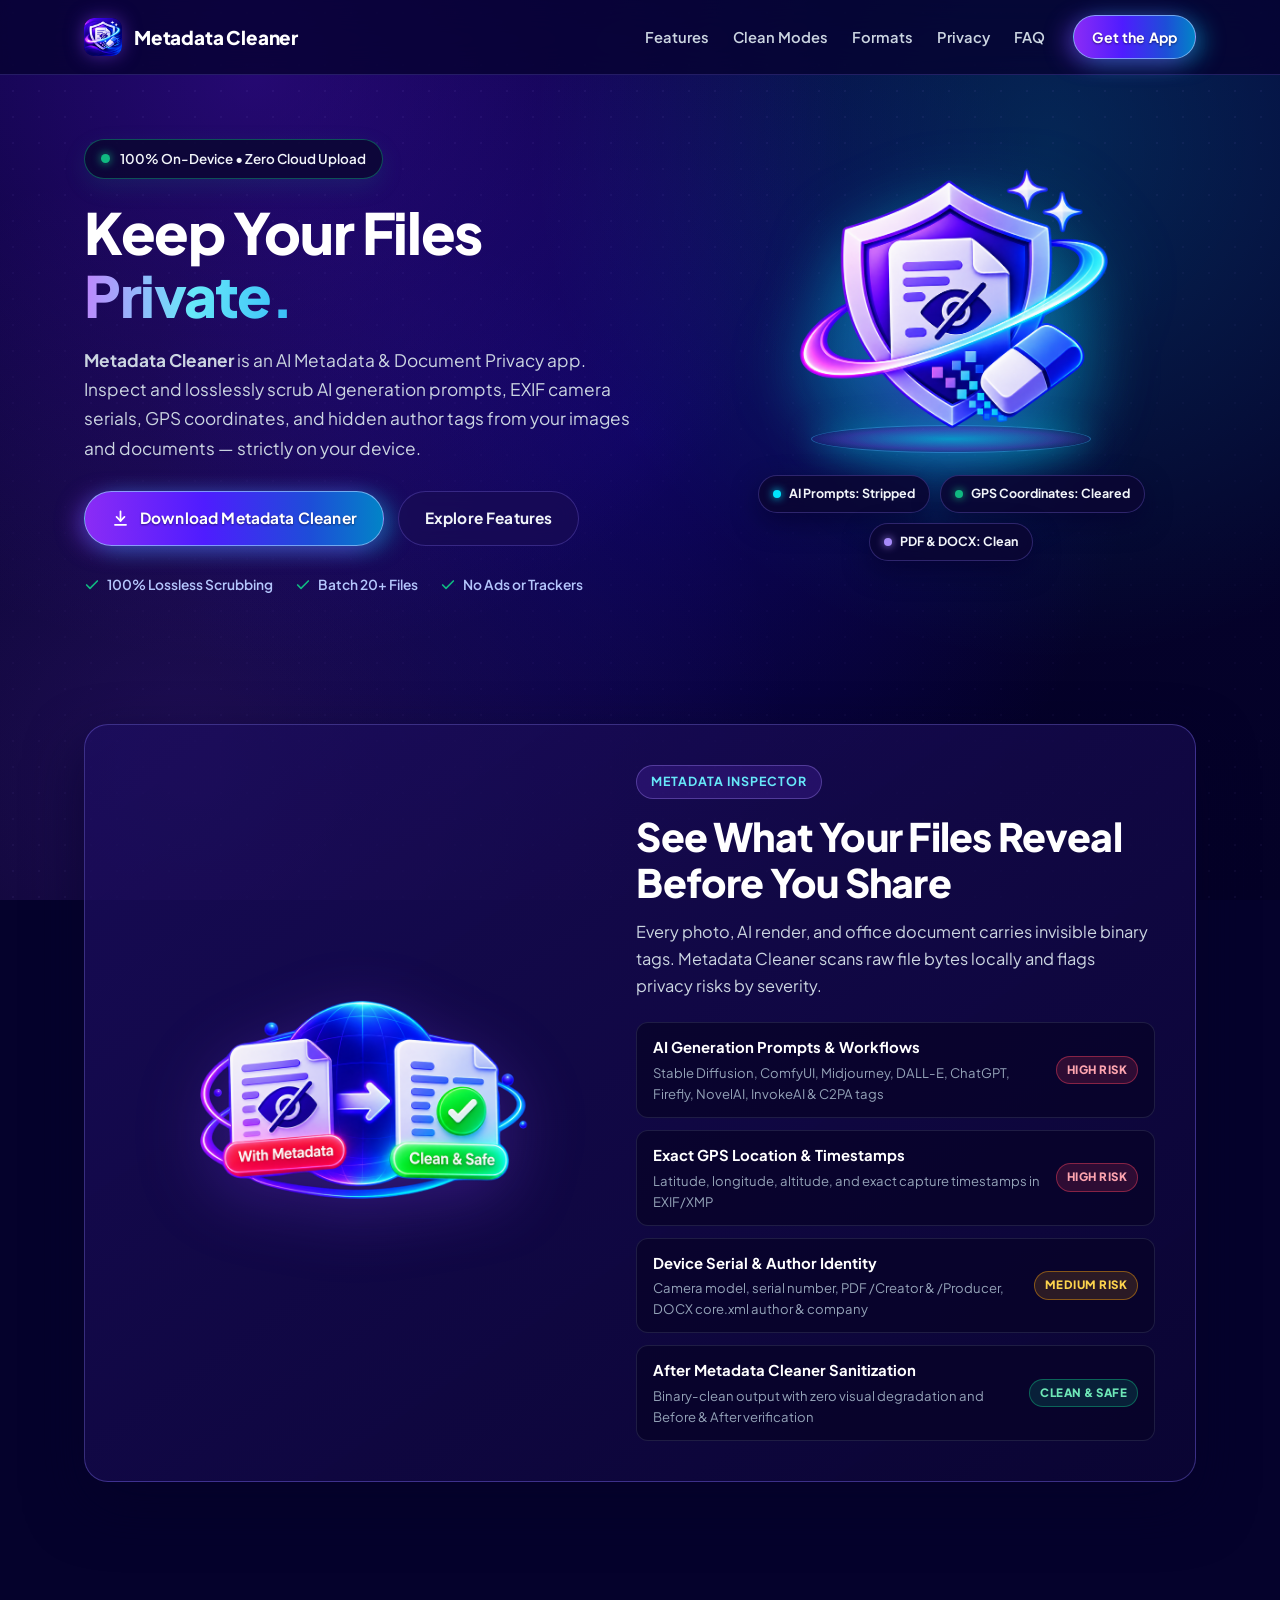
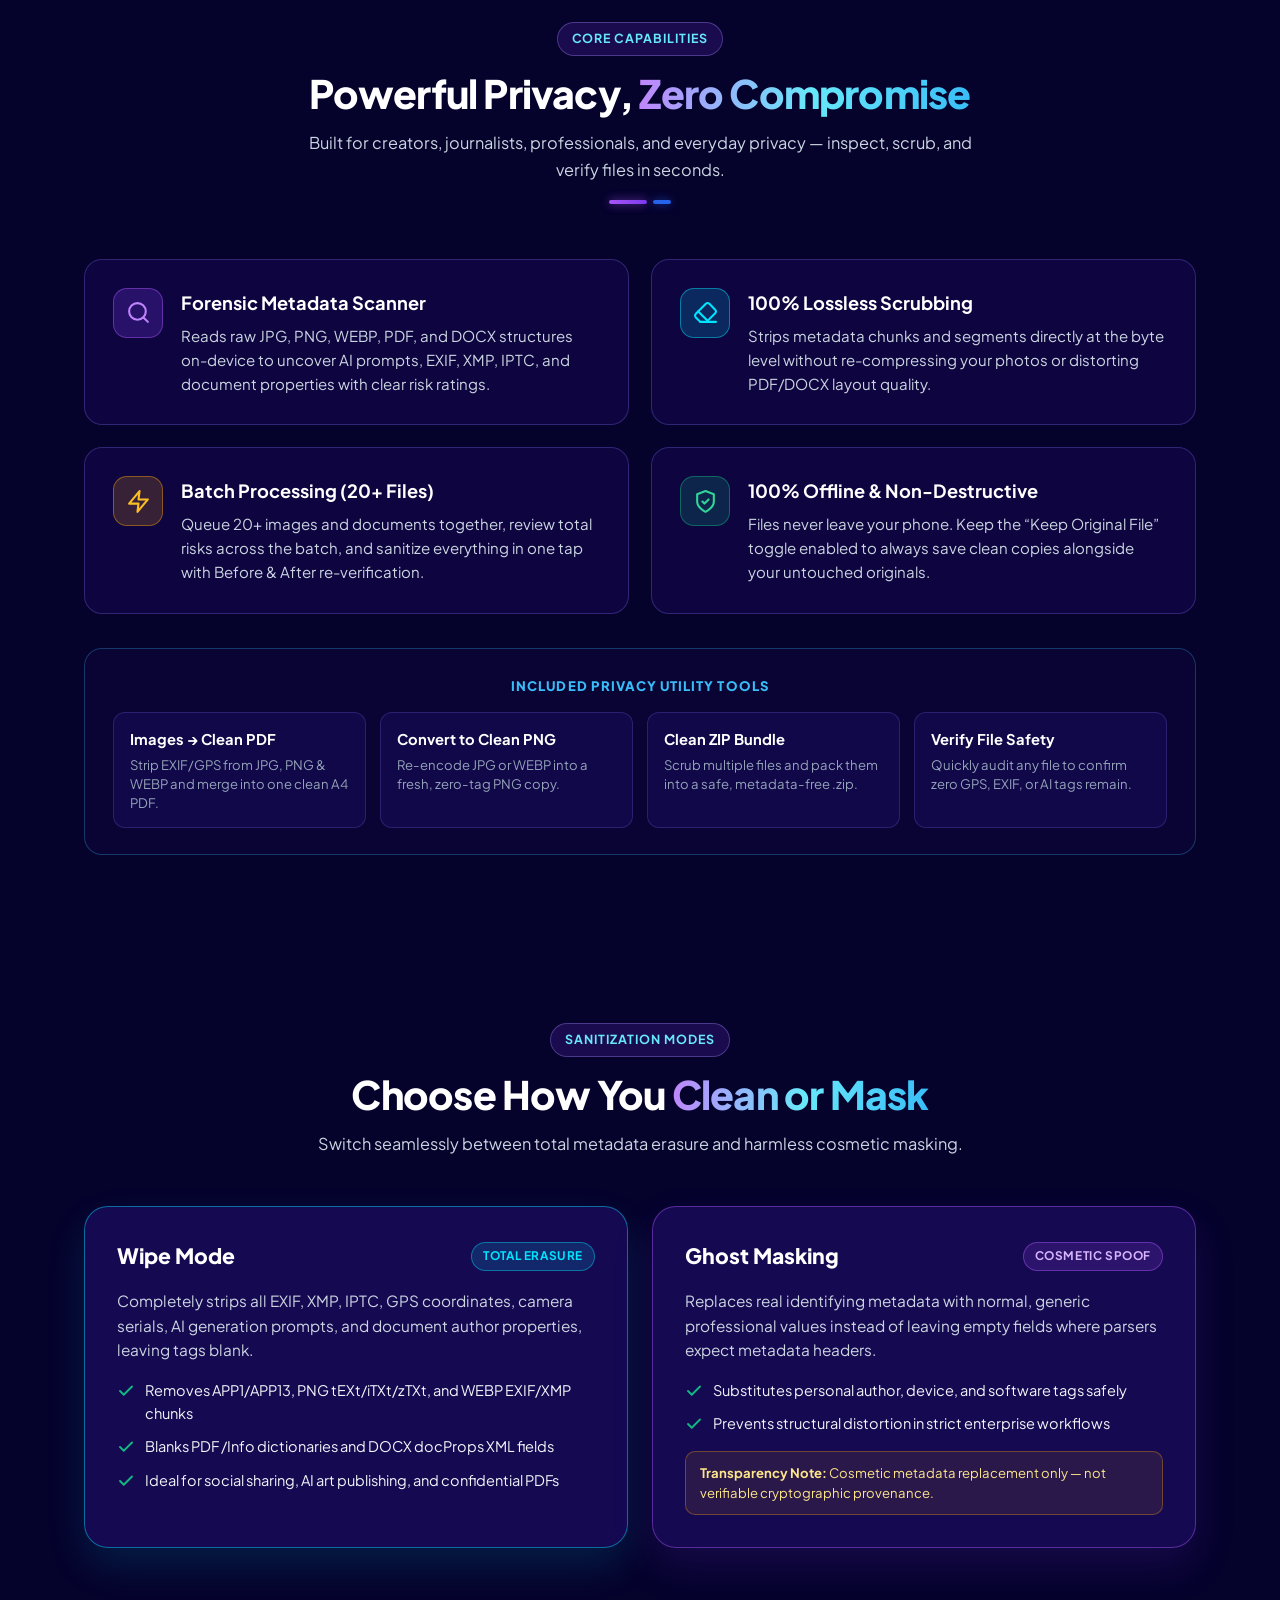
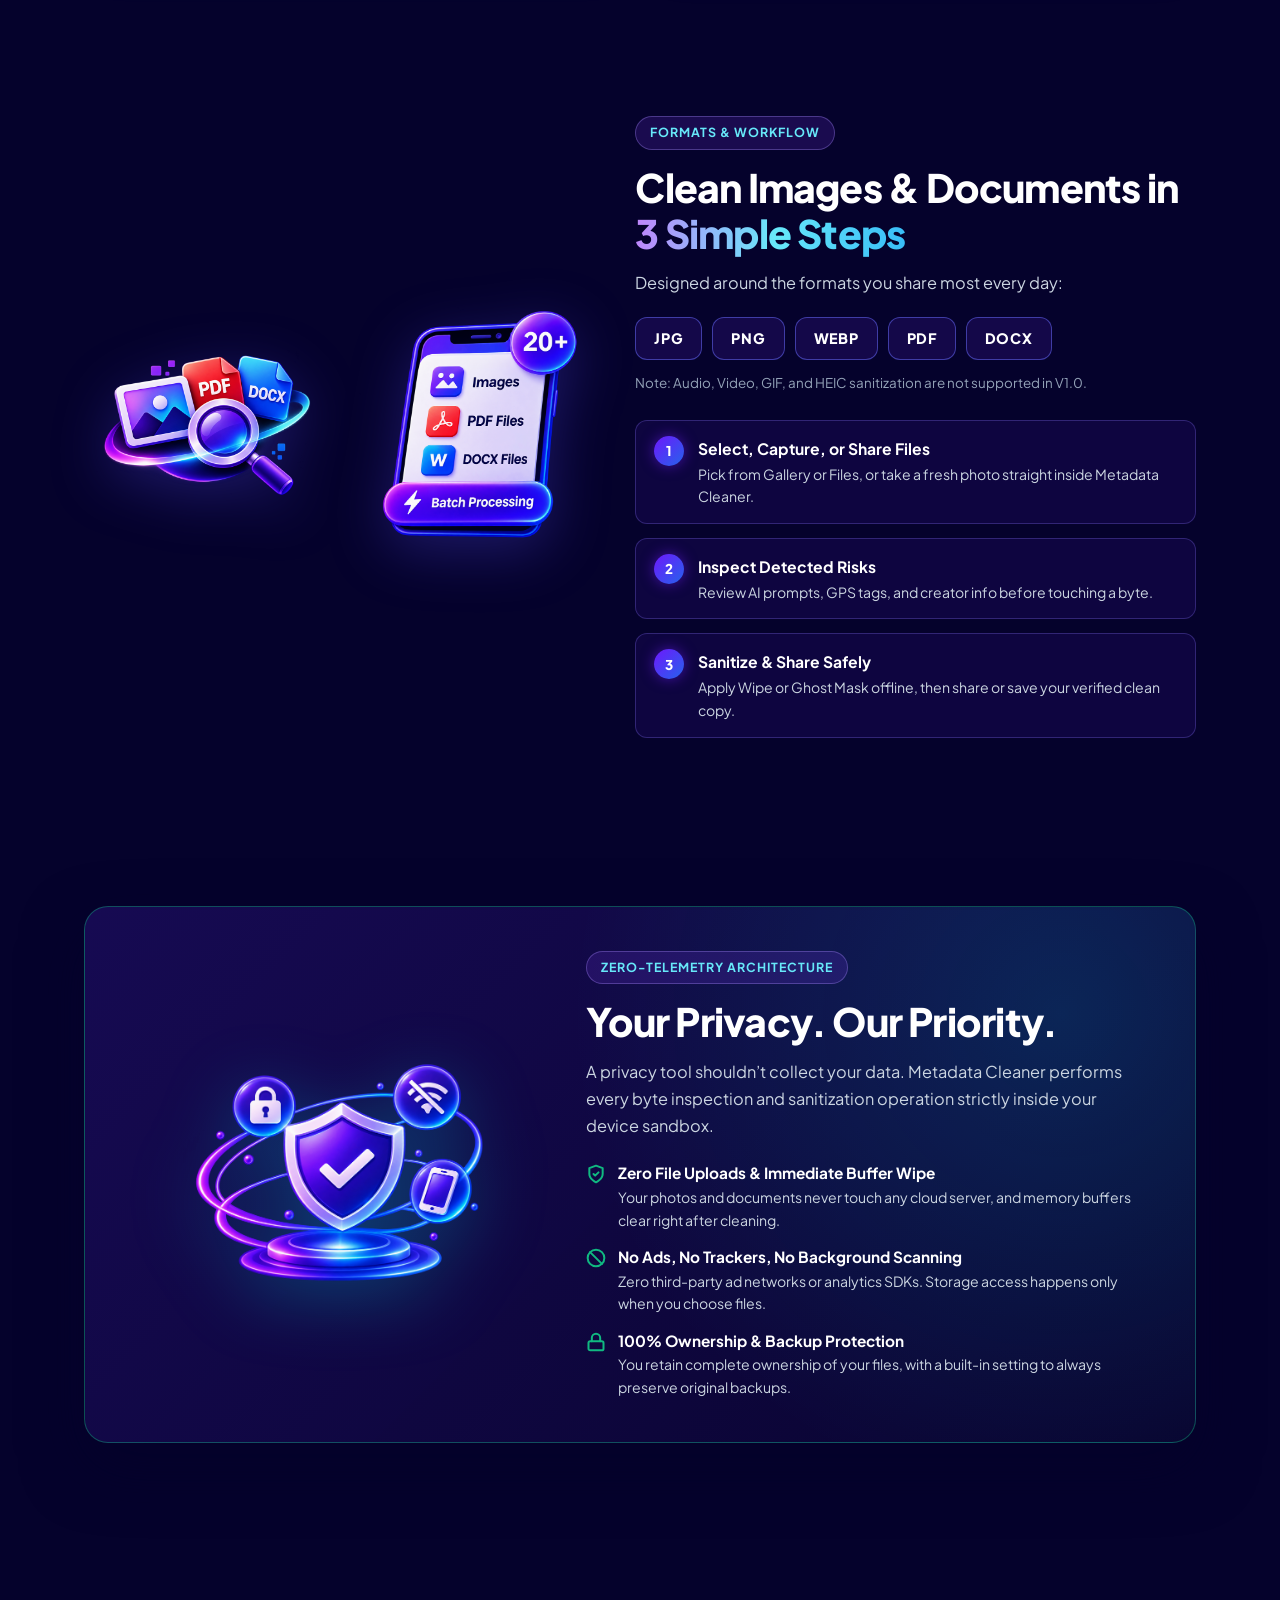
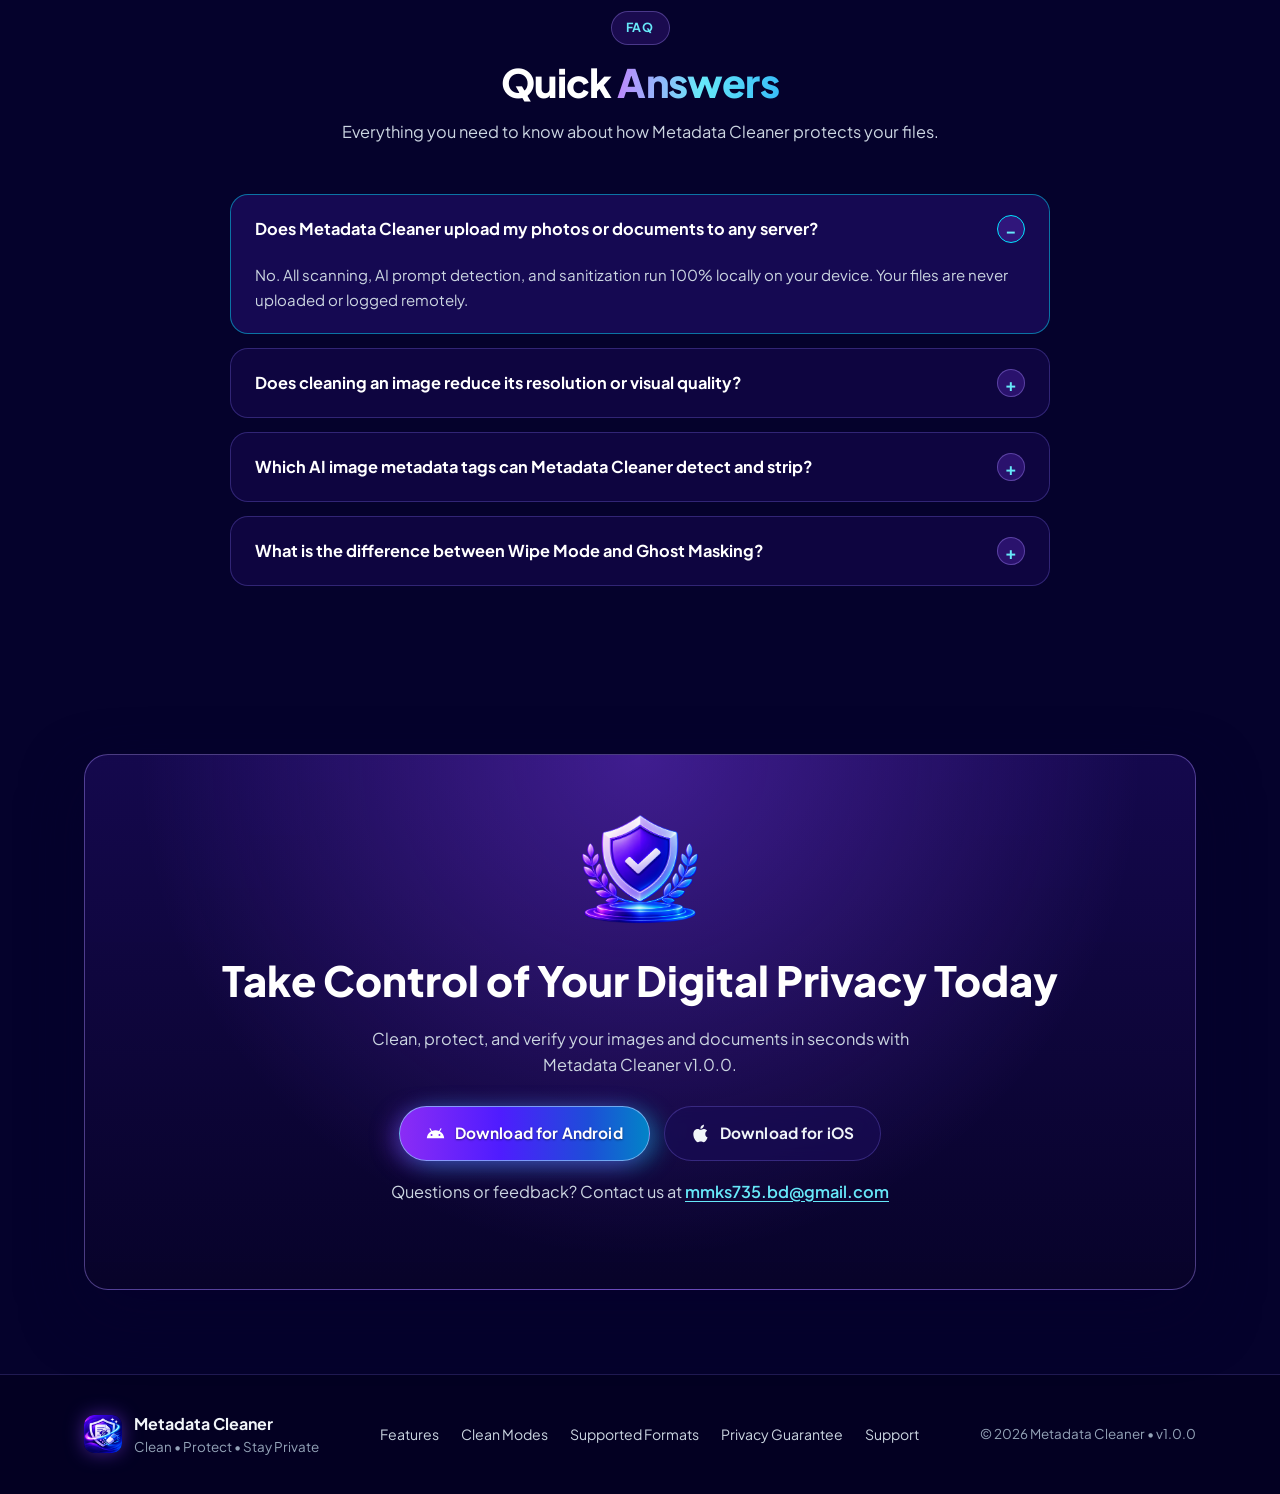
==== index.html @ e39db6b8 "feat: add responsive landing page and visual assets for metadata cleaner app" ====
<!DOCTYPE html>
<html lang="en">

<head>
  <meta charset="UTF-8" />
  <meta name="viewport" content="width=device-width, initial-scale=1.0" />
  <title>Metadata Cleaner — AI Metadata &amp; Document Privacy Sanitizer</title>
  <meta name="description"
    content="Metadata Cleaner: losslessly inspect, strip, or mask AI generation prompts, EXIF, GPS coordinates, and hidden author tags from JPG, PNG, WEBP, PDF, and DOCX files — 100% on-device." />
  <meta name="theme-color" content="#05022C" />
  <link rel="icon" type="image/png" href="assets/favicon.png" />
  <link rel="preconnect" href="https://fonts.googleapis.com" />
  <link rel="preconnect" href="https://fonts.gstatic.com" crossorigin />
  <link href="https://fonts.googleapis.com/css2?family=Plus+Jakarta+Sans:wght@400;500;600;700;800&display=swap"
    rel="stylesheet" />
  <link rel="stylesheet" href="styles.css" />
</head>

<body id="top">

  <!-- =====================================================================
       Header / Navigation
       ===================================================================== -->
  <header class="site-header">
    <div class="container nav-wrap">
      <a href="#top" class="brand">
        <img src="assets/logo.png" alt="Metadata Cleaner logo" class="brand-logo" width="38" height="38" />
        <span>Metadata Cleaner</span>
      </a>

      <input type="checkbox" id="nav-toggle" class="nav-toggle" aria-label="Toggle navigation menu" />
      <label for="nav-toggle" class="nav-toggle-btn" aria-label="Toggle navigation menu">
        <span></span>
        <span></span>
        <span></span>
      </label>

      <nav class="nav-menu" aria-label="Primary Navigation">
        <ul class="nav-links">
          <li><a href="#features">Features</a></li>
          <li><a href="#modes">Clean Modes</a></li>
          <li><a href="#formats">Formats</a></li>
          <li><a href="#privacy">Privacy</a></li>
          <li><a href="#faq">FAQ</a></li>
        </ul>
        <a href="#download" class="btn btn-primary btn-sm">Get the App</a>
      </nav>
    </div>
  </header>

  <main>
    <!-- ===================================================================
         Hero Section
         =================================================================== -->
    <section class="hero">
      <div class="container hero-grid">
        <div class="hero-copy">
          <div class="status-pill">
            <span class="status-dot" aria-hidden="true"></span>
            <span>100% On-Device &bull; Zero Cloud Upload</span>
          </div>

          <h1 class="hero-title">
            Keep Your Files <span class="text-gradient">Private.</span>
          </h1>

          <p class="hero-subtitle">
            <strong>Metadata Cleaner</strong> is an AI Metadata &amp; Document Privacy app.
            Inspect and losslessly scrub AI generation prompts, EXIF camera serials,
            GPS coordinates, and hidden author tags from your images and documents &mdash;
            strictly on your device.
          </p>

          <div class="hero-actions">
            <a href="#download" class="btn btn-primary">
              <svg viewBox="0 0 24 24" fill="none" stroke="currentColor" stroke-width="2.2" stroke-linecap="round"
                stroke-linejoin="round" aria-hidden="true">
                <path d="M12 3v12" />
                <path d="m7 10 5 5 5-5" />
                <path d="M5 20h14" />
              </svg>
              Download Metadata Cleaner
            </a>
            <a href="#features" class="btn btn-secondary">
              Explore Features
            </a>
          </div>

          <ul class="hero-meta">
            <li>
              <svg viewBox="0 0 24 24" fill="none" stroke="currentColor" stroke-width="2.5" stroke-linecap="round"
                stroke-linejoin="round" aria-hidden="true">
                <polyline points="20 6 9 17 4 12" />
              </svg>
              100% Lossless Scrubbing
            </li>
            <li>
              <svg viewBox="0 0 24 24" fill="none" stroke="currentColor" stroke-width="2.5" stroke-linecap="round"
                stroke-linejoin="round" aria-hidden="true">
                <polyline points="20 6 9 17 4 12" />
              </svg>
              Batch 20+ Files
            </li>
            <li>
              <svg viewBox="0 0 24 24" fill="none" stroke="currentColor" stroke-width="2.5" stroke-linecap="round"
                stroke-linejoin="round" aria-hidden="true">
                <polyline points="20 6 9 17 4 12" />
              </svg>
              No Ads or Trackers
            </li>
          </ul>
        </div>

        <div class="hero-visual">
          <div class="hero-glow" aria-hidden="true"></div>
          <img src="assets/hero-shield.png" alt="Metadata Cleaner 3D privacy shield erasing hidden metadata pixels"
            class="hero-shield-img" width="920" height="613" />
          <div class="cyber-pedestal" aria-hidden="true"></div>

          <div class="hero-chips">
            <span class="floating-chip"><span class="chip-dot chip-dot--cyan"></span>AI Prompts: Stripped</span>
            <span class="floating-chip"><span class="chip-dot chip-dot--emerald"></span>GPS Coordinates: Cleared</span>
            <span class="floating-chip"><span class="chip-dot chip-dot--lavender"></span>PDF &amp; DOCX: Clean</span>
          </div>
        </div>
      </div>
    </section>

    <!-- ===================================================================
         Before & After / What Hidden Metadata Leaks
         =================================================================== -->
    <section class="section section--compact" id="inspector">
      <div class="container">
        <div class="showcase-card">
          <div class="showcase-media">
            <img src="assets/clean-compare.png"
              alt="Comparison of a document with hidden metadata versus a clean and safe sanitized file" width="880"
              height="586" />
          </div>

          <div>
            <span class="eyebrow">Metadata Inspector</span>
            <h2 class="section-title">See What Your Files Reveal Before You Share</h2>
            <p class="section-subtitle">
              Every photo, AI render, and office document carries invisible binary tags.
              Metadata Cleaner scans raw file bytes locally and flags privacy risks by severity.
            </p>

            <div class="risk-list">
              <div class="risk-row">
                <div class="risk-info">
                  <strong>AI Generation Prompts &amp; Workflows</strong>
                  <span>Stable Diffusion, ComfyUI, Midjourney, DALL-E, ChatGPT, Firefly, NovelAI, InvokeAI &amp; C2PA
                    tags</span>
                </div>
                <span class="risk-badge risk-badge--high">High Risk</span>
              </div>

              <div class="risk-row">
                <div class="risk-info">
                  <strong>Exact GPS Location &amp; Timestamps</strong>
                  <span>Latitude, longitude, altitude, and exact capture timestamps in EXIF/XMP</span>
                </div>
                <span class="risk-badge risk-badge--high">High Risk</span>
              </div>

              <div class="risk-row">
                <div class="risk-info">
                  <strong>Device Serial &amp; Author Identity</strong>
                  <span>Camera model, serial number, PDF /Creator &amp; /Producer, DOCX core.xml author &amp;
                    company</span>
                </div>
                <span class="risk-badge risk-badge--med">Medium Risk</span>
              </div>

              <div class="risk-row">
                <div class="risk-info">
                  <strong>After Metadata Cleaner Sanitization</strong>
                  <span>Binary-clean output with zero visual degradation and Before &amp; After verification</span>
                </div>
                <span class="risk-badge risk-badge--clean">Clean &amp; Safe</span>
              </div>
            </div>
          </div>
        </div>
      </div>
    </section>

    <!-- ===================================================================
         Core Features & Privacy Tools
         =================================================================== -->
    <section class="section" id="features">
      <div class="container">
        <div class="section-header">
          <span class="eyebrow">Core Capabilities</span>
          <h2 class="section-title">Powerful Privacy, <span class="text-gradient">Zero Compromise</span></h2>
          <p class="section-subtitle">
            Built for creators, journalists, professionals, and everyday privacy &mdash; inspect,
            scrub, and verify files in seconds.
          </p>
          <div class="accent-bars" aria-hidden="true"><span></span><span></span></div>
        </div>

        <div class="features-grid">
          <article class="feature-card feature-card--violet">
            <div class="feature-icon feature-icon--violet" aria-hidden="true">
              <svg viewBox="0 0 24 24" fill="none" stroke="currentColor" stroke-width="2" stroke-linecap="round"
                stroke-linejoin="round">
                <circle cx="11" cy="11" r="8" />
                <path d="m21 21-4.3-4.3" />
              </svg>
            </div>
            <div>
              <h3>Forensic Metadata Scanner</h3>
              <p>
                Reads raw JPG, PNG, WEBP, PDF, and DOCX structures on-device to uncover
                AI prompts, EXIF, XMP, IPTC, and document properties with clear risk ratings.
              </p>
            </div>
          </article>

          <article class="feature-card feature-card--cyan">
            <div class="feature-icon feature-icon--cyan" aria-hidden="true">
              <svg viewBox="0 0 24 24" fill="none" stroke="currentColor" stroke-width="2" stroke-linecap="round"
                stroke-linejoin="round">
                <path d="m7 21-4.3-4.3c-1-1-1-2.5 0-3.4l9.6-9.6c1-1 2.5-1 3.4 0l5.6 5.6c1 1 1 2.5 0 3.4L13 21" />
                <path d="M22 21H7" />
                <path d="m5 11 9 9" />
              </svg>
            </div>
            <div>
              <h3>100% Lossless Scrubbing</h3>
              <p>
                Strips metadata chunks and segments directly at the byte level without
                re-compressing your photos or distorting PDF/DOCX layout quality.
              </p>
            </div>
          </article>

          <article class="feature-card feature-card--amber">
            <div class="feature-icon feature-icon--amber" aria-hidden="true">
              <svg viewBox="0 0 24 24" fill="none" stroke="currentColor" stroke-width="2" stroke-linecap="round"
                stroke-linejoin="round">
                <polygon points="13 2 3 14 12 14 11 22 21 10 12 10 13 2" />
              </svg>
            </div>
            <div>
              <h3>Batch Processing (20+ Files)</h3>
              <p>
                Queue 20+ images and documents together, review total risks across the batch,
                and sanitize everything in one tap with Before &amp; After re-verification.
              </p>
            </div>
          </article>

          <article class="feature-card feature-card--emerald">
            <div class="feature-icon feature-icon--emerald" aria-hidden="true">
              <svg viewBox="0 0 24 24" fill="none" stroke="currentColor" stroke-width="2" stroke-linecap="round"
                stroke-linejoin="round">
                <path d="M12 22s8-4 8-10V5l-8-3-8 3v7c0 6 8 10 8 10Z" />
                <path d="m9 12 2 2 4-4" />
              </svg>
            </div>
            <div>
              <h3>100% Offline &amp; Non-Destructive</h3>
              <p>
                Files never leave your phone. Keep the &ldquo;Keep Original File&rdquo; toggle enabled
                to always save clean copies alongside your untouched originals.
              </p>
            </div>
          </article>
        </div>

        <!-- Built-in Privacy Tools -->
        <div class="tools-strip">
          <div class="tools-strip-title">Included Privacy Utility Tools</div>
          <div class="tools-grid">
            <div class="tool-mini">
              <strong>Images &rarr; Clean PDF</strong>
              <span>Strip EXIF/GPS from JPG, PNG &amp; WEBP and merge into one clean A4 PDF.</span>
            </div>
            <div class="tool-mini">
              <strong>Convert to Clean PNG</strong>
              <span>Re-encode JPG or WEBP into a fresh, zero-tag PNG copy.</span>
            </div>
            <div class="tool-mini">
              <strong>Clean ZIP Bundle</strong>
              <span>Scrub multiple files and pack them into a safe, metadata-free .zip.</span>
            </div>
            <div class="tool-mini">
              <strong>Verify File Safety</strong>
              <span>Quickly audit any file to confirm zero GPS, EXIF, or AI tags remain.</span>
            </div>
          </div>
        </div>
      </div>
    </section>

    <!-- ===================================================================
         Two Cleaning Modes (Wipe Mode vs Ghost Mask)
         =================================================================== -->
    <section class="section" id="modes">
      <div class="container">
        <div class="section-header">
          <span class="eyebrow">Sanitization Modes</span>
          <h2 class="section-title">Choose How You <span class="text-gradient">Clean or Mask</span></h2>
          <p class="section-subtitle">
            Switch seamlessly between total metadata erasure and harmless cosmetic masking.
          </p>
        </div>

        <div class="modes-grid">
          <article class="mode-card mode-card--wipe">
            <div class="mode-header">
              <h3>Wipe Mode</h3>
              <span class="mode-tag mode-tag--cyan">Total Erasure</span>
            </div>
            <p>
              Completely strips all EXIF, XMP, IPTC, GPS coordinates, camera serials,
              AI generation prompts, and document author properties, leaving tags blank.
            </p>
            <ul class="check-list">
              <li>
                <svg viewBox="0 0 24 24" fill="none" stroke="currentColor" stroke-width="2.5" stroke-linecap="round"
                  stroke-linejoin="round" aria-hidden="true">
                  <polyline points="20 6 9 17 4 12" />
                </svg>
                <span>Removes APP1/APP13, PNG tEXt/iTXt/zTXt, and WEBP EXIF/XMP chunks</span>
              </li>
              <li>
                <svg viewBox="0 0 24 24" fill="none" stroke="currentColor" stroke-width="2.5" stroke-linecap="round"
                  stroke-linejoin="round" aria-hidden="true">
                  <polyline points="20 6 9 17 4 12" />
                </svg>
                <span>Blanks PDF /Info dictionaries and DOCX docProps XML fields</span>
              </li>
              <li>
                <svg viewBox="0 0 24 24" fill="none" stroke="currentColor" stroke-width="2.5" stroke-linecap="round"
                  stroke-linejoin="round" aria-hidden="true">
                  <polyline points="20 6 9 17 4 12" />
                </svg>
                <span>Ideal for social sharing, AI art publishing, and confidential PDFs</span>
              </li>
            </ul>
          </article>

          <article class="mode-card mode-card--mask">
            <div class="mode-header">
              <h3>Ghost Masking</h3>
              <span class="mode-tag mode-tag--purple">Cosmetic Spoof</span>
            </div>
            <p>
              Replaces real identifying metadata with normal, generic professional values
              instead of leaving empty fields where parsers expect metadata headers.
            </p>
            <ul class="check-list">
              <li>
                <svg viewBox="0 0 24 24" fill="none" stroke="currentColor" stroke-width="2.5" stroke-linecap="round"
                  stroke-linejoin="round" aria-hidden="true">
                  <polyline points="20 6 9 17 4 12" />
                </svg>
                <span>Substitutes personal author, device, and software tags safely</span>
              </li>
              <li>
                <svg viewBox="0 0 24 24" fill="none" stroke="currentColor" stroke-width="2.5" stroke-linecap="round"
                  stroke-linejoin="round" aria-hidden="true">
                  <polyline points="20 6 9 17 4 12" />
                </svg>
                <span>Prevents structural distortion in strict enterprise workflows</span>
              </li>
            </ul>
            <div class="mode-note">
              <strong>Transparency Note:</strong> Cosmetic metadata replacement only &mdash;
              not verifiable cryptographic provenance.
            </div>
          </article>
        </div>
      </div>
    </section>

    <!-- ===================================================================
         Supported Formats & Simple 3-Step Workflow
         =================================================================== -->
    <section class="section" id="formats">
      <div class="container formats-layout">
        <div class="formats-visual">
          <img src="assets/find-metadata.png" alt="Inspection of Image, PDF, and DOCX files" width="820" height="546" />
          <img src="assets/batch-phone.png" alt="Batch processing 20+ images, PDF, and DOCX files on mobile" width="760"
            height="831" />
        </div>

        <div>
          <span class="eyebrow">Formats &amp; Workflow</span>
          <h2 class="section-title">Clean Images &amp; Documents in <span class="text-gradient">3 Simple Steps</span>
          </h2>
          <p class="section-subtitle">
            Designed around the formats you share most every day:
          </p>

          <div class="format-pills" aria-label="Supported file formats">
            <span class="format-pill">JPG</span>
            <span class="format-pill">PNG</span>
            <span class="format-pill">WEBP</span>
            <span class="format-pill">PDF</span>
            <span class="format-pill">DOCX</span>
          </div>
          <p class="format-note">
            Note: Audio, Video, GIF, and HEIC sanitization are not supported in V1.0.
          </p>

          <div class="steps-list">
            <div class="step-item">
              <div class="step-num">1</div>
              <div>
                <h4>Select, Capture, or Share Files</h4>
                <p>Pick from Gallery or Files, or take a fresh photo straight inside Metadata Cleaner.</p>
              </div>
            </div>
            <div class="step-item">
              <div class="step-num">2</div>
              <div>
                <h4>Inspect Detected Risks</h4>
                <p>Review AI prompts, GPS tags, and creator info before touching a byte.</p>
              </div>
            </div>
            <div class="step-item">
              <div class="step-num">3</div>
              <div>
                <h4>Sanitize &amp; Share Safely</h4>
                <p>Apply Wipe or Ghost Mask offline, then share or save your verified clean copy.</p>
              </div>
            </div>
          </div>
        </div>
      </div>
    </section>

    <!-- ===================================================================
         Privacy Guarantee Banner
         =================================================================== -->
    <section class="section" id="privacy">
      <div class="container">
        <div class="privacy-banner">
          <div class="privacy-visuals">
            <img src="assets/offline-shield.png"
              alt="Offline security shield showing lock, no internet required, and local device processing" width="820"
              height="547" />
          </div>

          <div>
            <span class="eyebrow">Zero-Telemetry Architecture</span>
            <h2 class="section-title">Your Privacy. Our Priority.</h2>
            <p class="section-subtitle">
              A privacy tool shouldn&rsquo;t collect your data. Metadata Cleaner performs every byte
              inspection and sanitization operation strictly inside your device sandbox.
            </p>

            <div class="privacy-pillars">
              <div class="pillar">
                <svg viewBox="0 0 24 24" fill="none" stroke="currentColor" stroke-width="2.4" stroke-linecap="round"
                  stroke-linejoin="round" aria-hidden="true">
                  <path d="M12 22s8-4 8-10V5l-8-3-8 3v7c0 6 8 10 8 10Z" />
                  <path d="m9 12 2 2 4-4" />
                </svg>
                <div>
                  <strong>Zero File Uploads &amp; Immediate Buffer Wipe</strong>
                  <span>Your photos and documents never touch any cloud server, and memory buffers clear right after
                    cleaning.</span>
                </div>
              </div>

              <div class="pillar">
                <svg viewBox="0 0 24 24" fill="none" stroke="currentColor" stroke-width="2.4" stroke-linecap="round"
                  stroke-linejoin="round" aria-hidden="true">
                  <circle cx="12" cy="12" r="10" />
                  <path d="m4.9 4.9 14.2 14.2" />
                </svg>
                <div>
                  <strong>No Ads, No Trackers, No Background Scanning</strong>
                  <span>Zero third-party ad networks or analytics SDKs. Storage access happens only when you choose
                    files.</span>
                </div>
              </div>

              <div class="pillar">
                <svg viewBox="0 0 24 24" fill="none" stroke="currentColor" stroke-width="2.4" stroke-linecap="round"
                  stroke-linejoin="round" aria-hidden="true">
                  <rect x="3" y="11" width="18" height="11" rx="2" />
                  <path d="M7 11V7a5 5 0 0 1 10 0v4" />
                </svg>
                <div>
                  <strong>100% Ownership &amp; Backup Protection</strong>
                  <span>You retain complete ownership of your files, with a built-in setting to always preserve original
                    backups.</span>
                </div>
              </div>
            </div>
          </div>
        </div>
      </div>
    </section>

    <!-- ===================================================================
         Frequently Asked Questions (Pure HTML Details/Summary)
         =================================================================== -->
    <section class="section" id="faq">
      <div class="container">
        <div class="section-header">
          <span class="eyebrow">FAQ</span>
          <h2 class="section-title">Quick <span class="text-gradient">Answers</span></h2>
          <p class="section-subtitle">Everything you need to know about how Metadata Cleaner protects your files.</p>
        </div>

        <div class="faq-list">
          <details class="faq-item" open>
            <summary>Does Metadata Cleaner upload my photos or documents to any server?</summary>
            <div class="faq-answer">
              No. All scanning, AI prompt detection, and sanitization run 100% locally on your device.
              Your files are never uploaded or logged remotely.
            </div>
          </details>

          <details class="faq-item">
            <summary>Does cleaning an image reduce its resolution or visual quality?</summary>
            <div class="faq-answer">
              No. In Wipe and Ghost Mask modes, Metadata Cleaner strips or replaces metadata markers and binary
              chunks directly without re-compressing image pixels.
            </div>
          </details>

          <details class="faq-item">
            <summary>Which AI image metadata tags can Metadata Cleaner detect and strip?</summary>
            <div class="faq-answer">
              Metadata Cleaner detects embedded prompts, negative prompts, seeds, parameters, ComfyUI workflow
              JSONs, Midjourney/DALL-E/ChatGPT/Firefly/Imagen/NovelAI/InvokeAI tags, and C2PA /
              <code>digitalSourceType</code> indicators inside PNG, JPG, and WEBP files.
            </div>
          </details>

          <details class="faq-item">
            <summary>What is the difference between Wipe Mode and Ghost Masking?</summary>
            <div class="faq-answer">
              Wipe Mode erases all sensitive metadata leaving fields blank or removed. Ghost Masking replaces
              personal tags with generic, realistic cosmetic placeholders when you don&rsquo;t want empty headers.
            </div>
          </details>
        </div>
      </div>
    </section>

    <!-- ===================================================================
         Download / Get Started CTA
         =================================================================== -->
    <section class="section" id="download">
      <div class="container">
        <div class="cta-box">
          <img src="assets/privacy-crest.png" alt="Metadata Cleaner verified shield crest" width="140" height="118"
            style="margin: 0 auto 18px;" />
          <h2>Take Control of Your Digital Privacy Today</h2>
          <p>
            Clean, protect, and verify your images and documents in seconds with Metadata Cleaner v1.0.0.
          </p>

          <div class="cta-buttons">
            <a href="mailto:mmks735.bd@gmail.com?subject=Metadata%20Cleaner%20Android%20Build%20Request"
              class="btn btn-primary">
              <svg viewBox="0 0 24 24" fill="currentColor" aria-hidden="true">
                <path
                  d="M17.6 9.48l1.84-3.18c.16-.31.04-.69-.26-.85-.29-.15-.65-.06-.83.22l-1.88 3.24a11.46 11.46 0 0 0-8.94 0L5.65 5.67c-.19-.29-.58-.38-.87-.2-.28.18-.37.54-.22.83L6.4 9.48A10.78 10.78 0 0 0 1 18h22a10.78 10.78 0 0 0-5.4-8.52ZM7 15.25a1.25 1.25 0 1 1 0-2.5 1.25 1.25 0 0 1 0 2.5Zm10 0a1.25 1.25 0 1 1 0-2.5 1.25 1.25 0 0 1 0 2.5Z" />
              </svg>
              Download for Android
            </a>
            <a href="mailto:mmks735.bd@gmail.com?subject=Metadata%20Cleaner%20iOS%20Build%20Request"
              class="btn btn-secondary">
              <svg viewBox="0 0 24 24" fill="currentColor" aria-hidden="true">
                <path
                  d="M16.365 1.43c0 1.14-.493 2.27-1.177 3.08-.744.9-1.99 1.57-2.987 1.57-.12 0-.23-.02-.3-.03-.01-.06-.04-.22-.04-.39 0-1.15.572-2.27 1.206-2.98.804-.94 2.142-1.64 3.248-1.68.03.13.05.28.05.43Zm4.565 15.71c-.03.07-.463 1.58-1.518 3.12-.945 1.34-1.94 2.71-3.43 2.71-1.517 0-1.9-.88-3.63-.88-1.698 0-2.302.91-3.67.91-1.377 0-2.332-1.26-3.428-2.8-1.287-1.82-2.323-4.63-2.323-7.28 0-4.28 2.797-6.55 5.552-6.55 1.448 0 2.675.95 3.6.95.865 0 2.222-1.01 3.902-1.01.613 0 2.886.06 4.374 2.19-.13.09-2.383 1.37-2.383 4.19 0 3.26 2.854 4.42 2.955 4.45Z" />
              </svg>
              Download for iOS
            </a>
          </div>

          <p class="cta-support">
            Questions or feedback? Contact us at
            <a href="mailto:mmks735.bd@gmail.com">mmks735.bd@gmail.com</a>
          </p>
        </div>
      </div>
    </section>
  </main>

  <!-- =====================================================================
       Footer
       ===================================================================== -->
  <footer class="site-footer">
    <div class="container footer-wrap">
      <div class="footer-brand">
        <img src="assets/logo.png" alt="Metadata Cleaner logo" class="brand-logo" width="34" height="34" />
        <div>
          <strong>Metadata Cleaner</strong>
          <p>Clean &bull; Protect &bull; Stay Private</p>
        </div>
      </div>

      <ul class="footer-links">
        <li><a href="#features">Features</a></li>
        <li><a href="#modes">Clean Modes</a></li>
        <li><a href="#formats">Supported Formats</a></li>
        <li><a href="#privacy">Privacy Guarantee</a></li>
        <li><a href="mailto:mmks735.bd@gmail.com">Support</a></li>
      </ul>

      <p class="footer-copy">&copy; 2026 Metadata Cleaner &bull; v1.0.0</p>
    </div>
  </footer>

</body>

</html>
---- styles.css ----
/* ==========================================================================
   Metadata Cleaner Landing Page Stylesheet
   Pure CSS3 (No Frameworks, No JavaScript)
   Palette matched to Metadata Cleaner App (AppColors)
   ========================================================================== */

/* 1. Design Tokens & Base Reset
   -------------------------------------------------------------------------- */
:root {
  /* Cyber Royal Backdrop */
  --bg-deep: #05022c;
  --bg-edge: #040130;
  --bg-mid: #090256;
  --bg-radial: #140788;

  /* Glass Surfaces & Borders */
  --surface-card: rgba(18, 8, 72, 0.72);
  --surface-card-strong: rgba(24, 11, 88, 0.88);
  --surface-pill: rgba(11, 6, 51, 0.86);
  --border-subtle: rgba(139, 120, 255, 0.28);
  --border-glow: rgba(0, 229, 255, 0.42);

  /* Brand Accents */
  --violet: #7c3aed;
  --electric-violet: #6e18fd;
  --electric-indigo: #4b09e8;
  --electric-blue: #2563eb;
  --neon-cyan: #00e5ff;
  --sky-cyan: #38bdf8;
  --cyan-light: #67e8f9;
  --lavender: #a78bfa;
  --lavender-soft: #b4c6fc;

  /* Semantic Status */
  --emerald: #10b981;
  --amber: #f59e0b;
  --rose: #f43f5e;

  /* Text */
  --text-white: #ffffff;
  --text-light: #f1f5f9;
  --text-muted: #cbd5e1;
  --text-dim: #94a3b8;

  /* Sizing & Radii */
  --container-max: 1160px;
  --radius-sm: 12px;
  --radius-md: 18px;
  --radius-lg: 24px;
  --radius-pill: 999px;
}

*,
*::before,
*::after {
  box-sizing: border-box;
  margin: 0;
  padding: 0;
}

html {
  scroll-behavior: smooth;
  scroll-padding-top: 88px;
}

body {
  font-family: 'Plus Jakarta Sans', 'Inter', system-ui, -apple-system, 'Segoe UI', Roboto, sans-serif;
  color: var(--text-light);
  background-color: var(--bg-deep);
  background-image:
    radial-gradient(circle at 20% 8%, rgba(110, 24, 253, 0.30) 0%, transparent 45%),
    radial-gradient(circle at 82% 16%, rgba(0, 229, 255, 0.16) 0%, transparent 40%),
    radial-gradient(circle at 50% 48%, rgba(20, 7, 136, 0.55) 0%, transparent 62%),
    radial-gradient(circle at 15% 85%, rgba(124, 58, 237, 0.22) 0%, transparent 45%),
    linear-gradient(180deg, #060238 0%, #05022c 55%, #040126 100%);
  background-attachment: fixed;
  line-height: 1.6;
  overflow-x: hidden;
  -webkit-font-smoothing: antialiased;
}

/* Subtle cyber dot-matrix texture matching the Flutter Splash & Home screens */
body::before {
  content: '';
  position: fixed;
  inset: 0;
  background-image: radial-gradient(rgba(167, 139, 250, 0.14) 1px, transparent 1px);
  background-size: 26px 26px;
  mask-image: linear-gradient(180deg, rgba(0, 0, 0, 0.55) 0%, rgba(0, 0, 0, 0.15) 60%, rgba(0, 0, 0, 0.45) 100%);
  pointer-events: none;
  z-index: -1;
}

img {
  max-width: 100%;
  height: auto;
  display: block;
}

a {
  color: inherit;
  text-decoration: none;
}

ul {
  list-style: none;
}

/* 2. Layout Utilities & Typography
   -------------------------------------------------------------------------- */
.container {
  width: 100%;
  max-width: var(--container-max);
  margin: 0 auto;
  padding: 0 24px;
}

.section {
  padding: 84px 0;
  position: relative;
}

.section--compact {
  padding: 56px 0;
}

.section-header {
  text-align: center;
  max-width: 680px;
  margin: 0 auto 48px;
}

.eyebrow {
  display: inline-flex;
  align-items: center;
  gap: 8px;
  padding: 6px 14px;
  border-radius: var(--radius-pill);
  background: rgba(124, 58, 237, 0.18);
  border: 1px solid rgba(167, 139, 250, 0.35);
  color: var(--cyan-light);
  font-size: 0.78rem;
  font-weight: 700;
  letter-spacing: 0.08em;
  text-transform: uppercase;
  margin-bottom: 14px;
}

.section-title {
  font-size: clamp(1.75rem, 3.2vw, 2.45rem);
  font-weight: 800;
  line-height: 1.18;
  letter-spacing: -0.02em;
  color: var(--text-white);
  margin-bottom: 14px;
}

.section-subtitle {
  font-size: 1.02rem;
  color: var(--text-muted);
  line-height: 1.65;
}

.text-gradient {
  background: linear-gradient(95deg, #c084fc 0%, #67e8f9 52%, #38bdf8 100%);
  -webkit-background-clip: text;
  background-clip: text;
  color: transparent;
}

/* Dual glowing accent pill bar matching HomeHeadlineSection */
.accent-bars {
  display: inline-flex;
  align-items: center;
  gap: 6px;
  margin-top: 16px;
}

.accent-bars span:first-child {
  width: 38px;
  height: 4px;
  border-radius: 4px;
  background: linear-gradient(90deg, #a855f7, #7c3aed);
  box-shadow: 0 0 10px rgba(168, 85, 247, 0.65);
}

.accent-bars span:last-child {
  width: 18px;
  height: 4px;
  border-radius: 4px;
  background: var(--electric-blue);
  box-shadow: 0 0 8px rgba(37, 99, 235, 0.6);
}

/* 3. Buttons & Badges
   -------------------------------------------------------------------------- */
.btn {
  display: inline-flex;
  align-items: center;
  justify-content: center;
  gap: 10px;
  padding: 14px 26px;
  border-radius: var(--radius-pill);
  font-size: 0.96rem;
  font-weight: 700;
  letter-spacing: 0.01em;
  transition: transform 0.22s ease, box-shadow 0.22s ease, border-color 0.22s ease, background 0.22s ease;
  cursor: pointer;
  white-space: nowrap;
}

.btn svg {
  width: 19px;
  height: 19px;
  flex-shrink: 0;
}

/* Signature Purple -> Blue -> Cyan glowing pill button from HomeSelectFilesButton */
.btn-primary {
  color: var(--text-white);
  background: linear-gradient(90deg, #8b2cf5 0%, #4f1cff 40%, #1d4ed8 76%, #0284c7 100%);
  border: 1.5px solid rgba(147, 197, 253, 0.72);
  text-shadow: 0 1px 2px rgba(4, 1, 48, 0.55);
  box-shadow:
    -8px 4px 22px rgba(124, 58, 237, 0.45),
    8px 4px 22px rgba(0, 229, 255, 0.35);
}

.btn-primary:hover,
.btn-primary:focus-visible {
  transform: translateY(-2px);
  box-shadow:
    -10px 6px 28px rgba(124, 58, 237, 0.62),
    10px 6px 28px rgba(0, 229, 255, 0.52);
  outline: 2px solid var(--neon-cyan);
  outline-offset: 2px;
}

.btn-secondary {
  color: var(--text-light);
  background: rgba(24, 12, 84, 0.72);
  border: 1px solid var(--border-subtle);
  backdrop-filter: blur(10px);
}

.btn-secondary:hover,
.btn-secondary:focus-visible {
  transform: translateY(-2px);
  border-color: var(--neon-cyan);
  background: rgba(34, 18, 108, 0.9);
  outline: none;
}

.btn-sm {
  padding: 10px 18px;
  font-size: 0.88rem;
}

/* 4. Header & Pure-CSS Mobile Navigation
   -------------------------------------------------------------------------- */
.site-header {
  position: sticky;
  top: 0;
  z-index: 100;
  background: rgba(6, 2, 48, 0.78);
  backdrop-filter: blur(16px);
  -webkit-backdrop-filter: blur(16px);
  border-bottom: 1px solid rgba(139, 120, 255, 0.22);
}

.nav-wrap {
  display: flex;
  align-items: center;
  justify-content: space-between;
  min-height: 74px;
  gap: 20px;
  position: relative;
}

.brand {
  display: inline-flex;
  align-items: center;
  gap: 12px;
  font-weight: 800;
  font-size: 1.18rem;
  letter-spacing: -0.01em;
  color: var(--text-white);
}

.brand-logo {
  width: 38px;
  height: 38px;
  border-radius: 10px;
  box-shadow: 0 0 18px rgba(124, 58, 237, 0.55);
}

.brand-version {
  font-size: 0.7rem;
  font-weight: 700;
  color: var(--neon-cyan);
  background: rgba(0, 229, 255, 0.10);
  border: 1px solid rgba(0, 229, 255, 0.35);
  padding: 2px 8px;
  border-radius: var(--radius-pill);
}

.nav-toggle {
  display: none;
}

.nav-toggle-btn {
  display: none;
  width: 42px;
  height: 42px;
  border-radius: 12px;
  border: 1px solid var(--border-subtle);
  background: rgba(25, 12, 86, 0.8);
  align-items: center;
  justify-content: center;
  flex-direction: column;
  gap: 5px;
  cursor: pointer;
}

.nav-toggle-btn span {
  width: 20px;
  height: 2px;
  background: var(--text-white);
  border-radius: 2px;
  transition: transform 0.25s ease, opacity 0.25s ease;
}

.nav-menu {
  display: flex;
  align-items: center;
  gap: 28px;
}

.nav-links {
  display: flex;
  align-items: center;
  gap: 24px;
}

.nav-links a {
  font-size: 0.92rem;
  font-weight: 600;
  color: var(--text-muted);
  transition: color 0.2s ease;
}

.nav-links a:hover,
.nav-links a:focus-visible {
  color: var(--neon-cyan);
  outline: none;
}

/* 5. Hero Section
   -------------------------------------------------------------------------- */
.hero {
  padding: 64px 0 72px;
  overflow: hidden;
}

.hero-grid {
  display: grid;
  grid-template-columns: 1.08fr 0.92fr;
  align-items: center;
  gap: 48px;
}

.status-pill {
  display: inline-flex;
  align-items: center;
  gap: 10px;
  padding: 8px 16px;
  border-radius: var(--radius-pill);
  background: var(--surface-pill);
  border: 1px solid rgba(16, 185, 129, 0.42);
  font-size: 0.84rem;
  font-weight: 600;
  color: var(--text-light);
  margin-bottom: 22px;
  box-shadow: 0 8px 24px rgba(16, 185, 129, 0.12);
}

.status-dot {
  width: 9px;
  height: 9px;
  border-radius: 50%;
  background: var(--emerald);
  box-shadow: 0 0 10px var(--emerald);
  flex-shrink: 0;
}

.hero-title {
  font-size: clamp(2.25rem, 4.6vw, 3.55rem);
  font-weight: 800;
  line-height: 1.12;
  letter-spacing: -0.025em;
  color: var(--text-white);
  margin-bottom: 18px;
}

.hero-subtitle {
  font-size: 1.08rem;
  color: var(--text-muted);
  max-width: 560px;
  margin-bottom: 28px;
  line-height: 1.7;
}

.hero-actions {
  display: flex;
  flex-wrap: wrap;
  align-items: center;
  gap: 14px;
  margin-bottom: 28px;
}

.hero-meta {
  display: flex;
  flex-wrap: wrap;
  gap: 12px 22px;
  font-size: 0.86rem;
  font-weight: 600;
  color: var(--lavender-soft);
}

.hero-meta li {
  display: inline-flex;
  align-items: center;
  gap: 7px;
}

.hero-meta svg {
  width: 16px;
  height: 16px;
  color: var(--emerald);
}

/* Hero Visual Stage */
.hero-visual {
  position: relative;
  display: flex;
  flex-direction: column;
  align-items: center;
  justify-content: center;
  padding: 20px 10px 30px;
}

.hero-glow {
  position: absolute;
  width: 340px;
  height: 340px;
  border-radius: 50%;
  background: radial-gradient(circle, rgba(110, 24, 253, 0.55) 0%, rgba(0, 229, 255, 0.24) 45%, transparent 72%);
  filter: blur(26px);
  z-index: 0;
}

.hero-shield-img {
  position: relative;
  z-index: 2;
  width: min(100%, 420px);
  filter: drop-shadow(0 18px 36px rgba(0, 229, 255, 0.25));
  animation: float-shield 4.4s ease-in-out infinite;
}

.cyber-pedestal {
  position: relative;
  z-index: 1;
  width: 280px;
  height: 28px;
  margin-top: -18px;
  border-radius: 50%;
  background: radial-gradient(ellipse at center, rgba(0, 229, 255, 0.5) 0%, rgba(124, 58, 237, 0.32) 55%, transparent 78%);
  border: 1px solid rgba(56, 189, 248, 0.45);
  box-shadow: 0 0 30px rgba(0, 229, 255, 0.35);
}

.floating-chip {
  position: relative;
  z-index: 3;
  display: inline-flex;
  align-items: center;
  gap: 8px;
  padding: 8px 14px;
  border-radius: var(--radius-pill);
  background: rgba(11, 6, 51, 0.90);
  border: 1px solid var(--border-subtle);
  backdrop-filter: blur(12px);
  font-size: 0.78rem;
  font-weight: 700;
  color: var(--text-light);
  box-shadow: 0 10px 26px rgba(4, 1, 48, 0.65);
}

.hero-chips {
  display: flex;
  flex-wrap: wrap;
  justify-content: center;
  gap: 10px;
  margin-top: 22px;
  position: relative;
  z-index: 3;
}

.chip-dot {
  width: 8px;
  height: 8px;
  border-radius: 50%;
}

.chip-dot--cyan { background: var(--neon-cyan); box-shadow: 0 0 8px var(--neon-cyan); }
.chip-dot--emerald { background: var(--emerald); box-shadow: 0 0 8px var(--emerald); }
.chip-dot--lavender { background: var(--lavender); box-shadow: 0 0 8px var(--lavender); }

@keyframes float-shield {
  0%, 100% { transform: translateY(0); }
  50% { transform: translateY(-10px); }
}

/* 6. Before & After Inspector Showcase
   -------------------------------------------------------------------------- */
.showcase-card {
  display: grid;
  grid-template-columns: 0.95fr 1.05fr;
  align-items: center;
  gap: 42px;
  padding: 40px;
  border-radius: var(--radius-lg);
  background: linear-gradient(145deg, rgba(28, 13, 94, 0.82), rgba(11, 5, 52, 0.9));
  border: 1px solid rgba(139, 120, 255, 0.35);
  box-shadow: 0 24px 56px rgba(4, 1, 40, 0.65);
}

.showcase-media {
  text-align: center;
}

.showcase-media img {
  margin: 0 auto;
  width: min(100%, 400px);
  filter: drop-shadow(0 16px 32px rgba(124, 58, 237, 0.3));
}

.risk-list {
  display: grid;
  gap: 12px;
  margin-top: 22px;
}

.risk-row {
  display: flex;
  align-items: center;
  justify-content: space-between;
  gap: 14px;
  padding: 13px 16px;
  border-radius: var(--radius-sm);
  background: rgba(7, 3, 40, 0.72);
  border: 1px solid rgba(148, 163, 184, 0.16);
}

.risk-info strong {
  display: block;
  font-size: 0.93rem;
  color: var(--text-white);
  margin-bottom: 2px;
}

.risk-info span {
  display: block;
  font-size: 0.82rem;
  color: var(--text-dim);
}

.risk-badge {
  padding: 4px 10px;
  border-radius: var(--radius-pill);
  font-size: 0.72rem;
  font-weight: 800;
  letter-spacing: 0.04em;
  text-transform: uppercase;
  flex-shrink: 0;
}

.risk-badge--high {
  color: #fda4af;
  background: rgba(244, 63, 94, 0.16);
  border: 1px solid rgba(244, 63, 94, 0.45);
}

.risk-badge--med {
  color: #fcd34d;
  background: rgba(245, 158, 11, 0.15);
  border: 1px solid rgba(245, 158, 11, 0.45);
}

.risk-badge--clean {
  color: #6ee7b7;
  background: rgba(16, 185, 129, 0.16);
  border: 1px solid rgba(16, 185, 129, 0.45);
}

/* 7. Core Features Grid & Privacy Tools Strip
   -------------------------------------------------------------------------- */
.features-grid {
  display: grid;
  grid-template-columns: repeat(2, 1fr);
  gap: 22px;
}

.feature-card {
  padding: 28px;
  border-radius: var(--radius-md);
  background: var(--surface-card);
  border: 1px solid var(--border-subtle);
  backdrop-filter: blur(12px);
  transition: transform 0.25s ease, border-color 0.25s ease, box-shadow 0.25s ease;
  display: flex;
  gap: 18px;
  align-items: flex-start;
}

.feature-card:hover {
  transform: translateY(-4px);
}

.feature-card--violet:hover { border-color: rgba(168, 85, 247, 0.75); box-shadow: 0 14px 36px rgba(124, 58, 237, 0.25); }
.feature-card--cyan:hover   { border-color: rgba(0, 229, 255, 0.75); box-shadow: 0 14px 36px rgba(0, 229, 255, 0.20); }
.feature-card--emerald:hover{ border-color: rgba(16, 185, 129, 0.75); box-shadow: 0 14px 36px rgba(16, 185, 129, 0.20); }
.feature-card--amber:hover  { border-color: rgba(245, 158, 11, 0.75); box-shadow: 0 14px 36px rgba(245, 158, 11, 0.20); }

.feature-icon {
  width: 50px;
  height: 50px;
  border-radius: 14px;
  display: grid;
  place-items: center;
  flex-shrink: 0;
}

.feature-icon svg {
  width: 25px;
  height: 25px;
}

.feature-icon--violet  { background: rgba(124, 58, 237, 0.24); color: #c084fc; border: 1px solid rgba(168, 85, 247, 0.45); }
.feature-icon--cyan    { background: rgba(0, 229, 255, 0.16); color: var(--neon-cyan); border: 1px solid rgba(0, 229, 255, 0.45); }
.feature-icon--emerald { background: rgba(16, 185, 129, 0.18); color: #34d399; border: 1px solid rgba(16, 185, 129, 0.45); }
.feature-icon--amber   { background: rgba(245, 158, 11, 0.18); color: #fbbf24; border: 1px solid rgba(245, 158, 11, 0.45); }

.feature-card h3 {
  font-size: 1.14rem;
  font-weight: 700;
  color: var(--text-white);
  margin-bottom: 7px;
}

.feature-card p {
  font-size: 0.94rem;
  color: var(--text-muted);
  line-height: 1.6;
}

/* Built-in Privacy Tools strip */
.tools-strip {
  margin-top: 34px;
  padding: 26px 28px;
  border-radius: var(--radius-md);
  background: rgba(12, 6, 56, 0.76);
  border: 1px solid rgba(56, 189, 248, 0.28);
}

.tools-strip-title {
  font-size: 0.82rem;
  font-weight: 800;
  letter-spacing: 0.08em;
  text-transform: uppercase;
  color: var(--sky-cyan);
  margin-bottom: 16px;
  text-align: center;
}

.tools-grid {
  display: grid;
  grid-template-columns: repeat(4, 1fr);
  gap: 14px;
}

.tool-mini {
  padding: 15px 16px;
  border-radius: var(--radius-sm);
  background: rgba(25, 14, 92, 0.55);
  border: 1px solid rgba(139, 120, 255, 0.22);
}

.tool-mini strong {
  display: block;
  font-size: 0.92rem;
  color: var(--text-white);
  margin-bottom: 4px;
}

.tool-mini span {
  display: block;
  font-size: 0.82rem;
  color: var(--text-dim);
  line-height: 1.45;
}

/* 8. Sanitization Modes (Wipe Mode vs Ghost Mask)
   -------------------------------------------------------------------------- */
.modes-grid {
  display: grid;
  grid-template-columns: repeat(2, 1fr);
  gap: 24px;
}

.mode-card {
  padding: 32px;
  border-radius: var(--radius-lg);
  background: var(--surface-card-strong);
  border: 1px solid var(--border-subtle);
  display: flex;
  flex-direction: column;
  gap: 16px;
}

.mode-card--wipe {
  border-color: rgba(0, 229, 255, 0.45);
  box-shadow: 0 18px 40px rgba(0, 229, 255, 0.12);
}

.mode-card--mask {
  border-color: rgba(168, 85, 247, 0.45);
  box-shadow: 0 18px 40px rgba(124, 58, 237, 0.15);
}

.mode-header {
  display: flex;
  align-items: center;
  justify-content: space-between;
  gap: 12px;
}

.mode-header h3 {
  font-size: 1.32rem;
  font-weight: 800;
  color: var(--text-white);
}

.mode-tag {
  font-size: 0.74rem;
  font-weight: 700;
  padding: 4px 11px;
  border-radius: var(--radius-pill);
  text-transform: uppercase;
  letter-spacing: 0.05em;
}

.mode-tag--cyan {
  color: var(--neon-cyan);
  background: rgba(0, 229, 255, 0.14);
  border: 1px solid rgba(0, 229, 255, 0.4);
}

.mode-tag--purple {
  color: #d8b4fe;
  background: rgba(168, 85, 247, 0.16);
  border: 1px solid rgba(168, 85, 247, 0.45);
}

.mode-card > p {
  color: var(--text-muted);
  font-size: 0.96rem;
}

.check-list {
  display: grid;
  gap: 10px;
}

.check-list li {
  display: flex;
  align-items: flex-start;
  gap: 10px;
  font-size: 0.91rem;
  color: var(--text-light);
}

.check-list svg {
  width: 18px;
  height: 18px;
  margin-top: 3px;
  color: var(--emerald);
  flex-shrink: 0;
}

.mode-note {
  margin-top: auto;
  padding: 11px 14px;
  border-radius: 10px;
  background: rgba(245, 158, 11, 0.10);
  border: 1px solid rgba(245, 158, 11, 0.35);
  color: #fde68a;
  font-size: 0.82rem;
  line-height: 1.5;
}

/* 9. Supported Formats & 3-Step Workflow
   -------------------------------------------------------------------------- */
.formats-layout {
  display: grid;
  grid-template-columns: 0.95fr 1.05fr;
  align-items: center;
  gap: 44px;
}

.formats-visual {
  display: grid;
  grid-template-columns: 1fr 1fr;
  gap: 16px;
  align-items: center;
}

.formats-visual img {
  border-radius: var(--radius-md);
  filter: drop-shadow(0 14px 28px rgba(79, 70, 229, 0.32));
}

.format-pills {
  display: flex;
  flex-wrap: wrap;
  gap: 10px;
  margin: 20px 0 12px;
}

.format-pill {
  padding: 9px 18px;
  border-radius: 12px;
  background: rgba(23, 9, 77, 0.9);
  border: 1px solid rgba(99, 102, 241, 0.55);
  color: var(--text-white);
  font-size: 0.9rem;
  font-weight: 800;
  letter-spacing: 0.05em;
}

.format-note {
  font-size: 0.84rem;
  color: var(--text-dim);
  margin-bottom: 26px;
}

.steps-list {
  display: grid;
  gap: 14px;
}

.step-item {
  display: flex;
  gap: 14px;
  align-items: flex-start;
  padding: 15px 18px;
  border-radius: var(--radius-sm);
  background: var(--surface-card);
  border: 1px solid var(--border-subtle);
}

.step-num {
  width: 30px;
  height: 30px;
  border-radius: 50%;
  background: linear-gradient(135deg, var(--electric-violet), var(--electric-blue));
  color: var(--text-white);
  font-size: 0.84rem;
  font-weight: 800;
  display: grid;
  place-items: center;
  flex-shrink: 0;
  box-shadow: 0 0 14px rgba(110, 24, 253, 0.55);
}

.step-item h4 {
  font-size: 0.98rem;
  font-weight: 700;
  color: var(--text-white);
  margin-bottom: 2px;
}

.step-item p {
  font-size: 0.88rem;
  color: var(--text-muted);
}

/* 10. Privacy Guarantee Banner
   -------------------------------------------------------------------------- */
.privacy-banner {
  padding: 44px;
  border-radius: var(--radius-lg);
  background:
    radial-gradient(circle at 88% 20%, rgba(0, 229, 255, 0.14) 0%, transparent 46%),
    linear-gradient(135deg, rgba(24, 11, 86, 0.92), rgba(9, 4, 48, 0.95));
  border: 1px solid rgba(16, 185, 129, 0.4);
  display: grid;
  grid-template-columns: 0.85fr 1.15fr;
  align-items: center;
  gap: 40px;
  box-shadow: 0 24px 60px rgba(4, 1, 42, 0.65);
}

.privacy-visuals {
  display: flex;
  justify-content: center;
}

.privacy-visuals img {
  width: min(100%, 340px);
  filter: drop-shadow(0 16px 34px rgba(0, 229, 255, 0.25));
}

.privacy-pillars {
  display: grid;
  gap: 14px;
  margin-top: 22px;
}

.pillar {
  display: flex;
  gap: 12px;
  align-items: flex-start;
}

.pillar svg {
  width: 20px;
  height: 20px;
  color: var(--emerald);
  margin-top: 3px;
  flex-shrink: 0;
}

.pillar strong {
  display: block;
  color: var(--text-white);
  font-size: 0.96rem;
}

.pillar span {
  display: block;
  color: var(--text-muted);
  font-size: 0.88rem;
}

/* 11. Pure HTML/CSS FAQ Accordion
   -------------------------------------------------------------------------- */
.faq-list {
  max-width: 820px;
  margin: 0 auto;
  display: grid;
  gap: 14px;
}

.faq-item {
  border-radius: var(--radius-md);
  background: var(--surface-card);
  border: 1px solid var(--border-subtle);
  overflow: hidden;
  transition: border-color 0.2s ease;
}

.faq-item[open] {
  border-color: rgba(0, 229, 255, 0.48);
  background: var(--surface-card-strong);
}

.faq-item summary {
  list-style: none;
  cursor: pointer;
  padding: 20px 24px;
  font-size: 1.02rem;
  font-weight: 700;
  color: var(--text-white);
  display: flex;
  align-items: center;
  justify-content: space-between;
  gap: 16px;
}

.faq-item summary::-webkit-details-marker {
  display: none;
}

.faq-item summary::after {
  content: '+';
  width: 28px;
  height: 28px;
  border-radius: 50%;
  background: rgba(124, 58, 237, 0.26);
  border: 1px solid rgba(167, 139, 250, 0.4);
  display: grid;
  place-items: center;
  font-size: 1.1rem;
  font-weight: 700;
  color: var(--cyan-light);
  flex-shrink: 0;
  transition: transform 0.2s ease;
}

.faq-item[open] summary::after {
  content: '−';
  border-color: var(--neon-cyan);
}

.faq-answer {
  padding: 0 24px 20px;
  color: var(--text-muted);
  font-size: 0.94rem;
  line-height: 1.65;
}

/* 12. Download CTA & Footer
   -------------------------------------------------------------------------- */
.cta-box {
  text-align: center;
  padding: 56px 32px;
  border-radius: var(--radius-lg);
  background:
    radial-gradient(circle at 50% 0%, rgba(124, 58, 237, 0.42) 0%, transparent 65%),
    linear-gradient(180deg, rgba(22, 9, 80, 0.92), rgba(8, 3, 42, 0.96));
  border: 1px solid rgba(167, 139, 250, 0.42);
  box-shadow: 0 24px 60px rgba(5, 2, 44, 0.75);
}

.cta-box h2 {
  font-size: clamp(1.85rem, 3.6vw, 2.6rem);
  font-weight: 800;
  color: var(--text-white);
  margin-bottom: 12px;
}

.cta-box p {
  color: var(--text-muted);
  max-width: 560px;
  margin: 0 auto 28px;
  font-size: 1.02rem;
}

.cta-buttons {
  display: flex;
  flex-wrap: wrap;
  justify-content: center;
  gap: 14px;
  margin-bottom: 18px;
}

.cta-support {
  font-size: 0.88rem;
  color: var(--text-dim);
}

.cta-support a {
  color: var(--cyan-light);
  font-weight: 600;
  text-decoration: underline;
  text-underline-offset: 3px;
}

.site-footer {
  border-top: 1px solid rgba(139, 120, 255, 0.22);
  background: rgba(4, 1, 34, 0.9);
  padding: 36px 0;
}

.footer-wrap {
  display: flex;
  flex-wrap: wrap;
  align-items: center;
  justify-content: space-between;
  gap: 20px;
}

.footer-brand {
  display: flex;
  align-items: center;
  gap: 12px;
}

.footer-brand p {
  font-size: 0.84rem;
  color: var(--text-dim);
}

.footer-links {
  display: flex;
  flex-wrap: wrap;
  gap: 22px;
  font-size: 0.88rem;
  color: var(--text-muted);
}

.footer-links a:hover {
  color: var(--neon-cyan);
}

.footer-copy {
  font-size: 0.84rem;
  color: var(--text-dim);
}

/* 13. Responsive Breakpoints & Reduced Motion
   -------------------------------------------------------------------------- */
@media (max-width: 960px) {
  .hero-grid,
  .showcase-card,
  .formats-layout,
  .privacy-banner {
    grid-template-columns: 1fr;
    text-align: center;
  }

  .hero-subtitle {
    margin-left: auto;
    margin-right: auto;
  }

  .hero-actions,
  .hero-meta,
  .format-pills {
    justify-content: center;
  }

  .risk-list,
  .steps-list,
  .privacy-pillars {
    text-align: left;
  }

  .tools-grid {
    grid-template-columns: repeat(2, 1fr);
  }
}

@media (max-width: 768px) {
  .section {
    padding: 64px 0;
  }

  .nav-toggle {
    display: block;
    position: absolute;
    opacity: 0;
    width: 1px;
    height: 1px;
    pointer-events: none;
  }

  .nav-toggle:focus-visible + .nav-toggle-btn {
    outline: 2px solid var(--neon-cyan);
    outline-offset: 2px;
  }

  .nav-toggle-btn {
    display: inline-flex;
  }

  .nav-menu {
    position: absolute;
    top: calc(100% + 10px);
    left: 0;
    right: 0;
    flex-direction: column;
    align-items: stretch;
    gap: 14px;
    padding: 20px;
    border-radius: var(--radius-md);
    background: rgba(11, 5, 56, 0.97);
    border: 1px solid var(--border-subtle);
    box-shadow: 0 20px 44px rgba(0, 0, 0, 0.65);
    display: none;
  }

  .nav-links {
    flex-direction: column;
    align-items: flex-start;
    gap: 14px;
  }

  .nav-toggle:checked ~ .nav-menu {
    display: flex;
  }

  .nav-toggle:checked + .nav-toggle-btn span:nth-child(1) {
    transform: translateY(7px) rotate(45deg);
  }

  .nav-toggle:checked + .nav-toggle-btn span:nth-child(2) {
    opacity: 0;
  }

  .nav-toggle:checked + .nav-toggle-btn span:nth-child(3) {
    transform: translateY(-7px) rotate(-45deg);
  }

  .features-grid,
  .modes-grid,
  .tools-grid {
    grid-template-columns: 1fr;
  }

  .showcase-card,
  .privacy-banner {
    padding: 26px 20px;
  }
}

@media (prefers-reduced-motion: reduce) {
  html {
    scroll-behavior: auto;
  }

  .hero-shield-img {
    animation: none;
  }

  .btn,
  .feature-card {
    transition: none;
  }
}
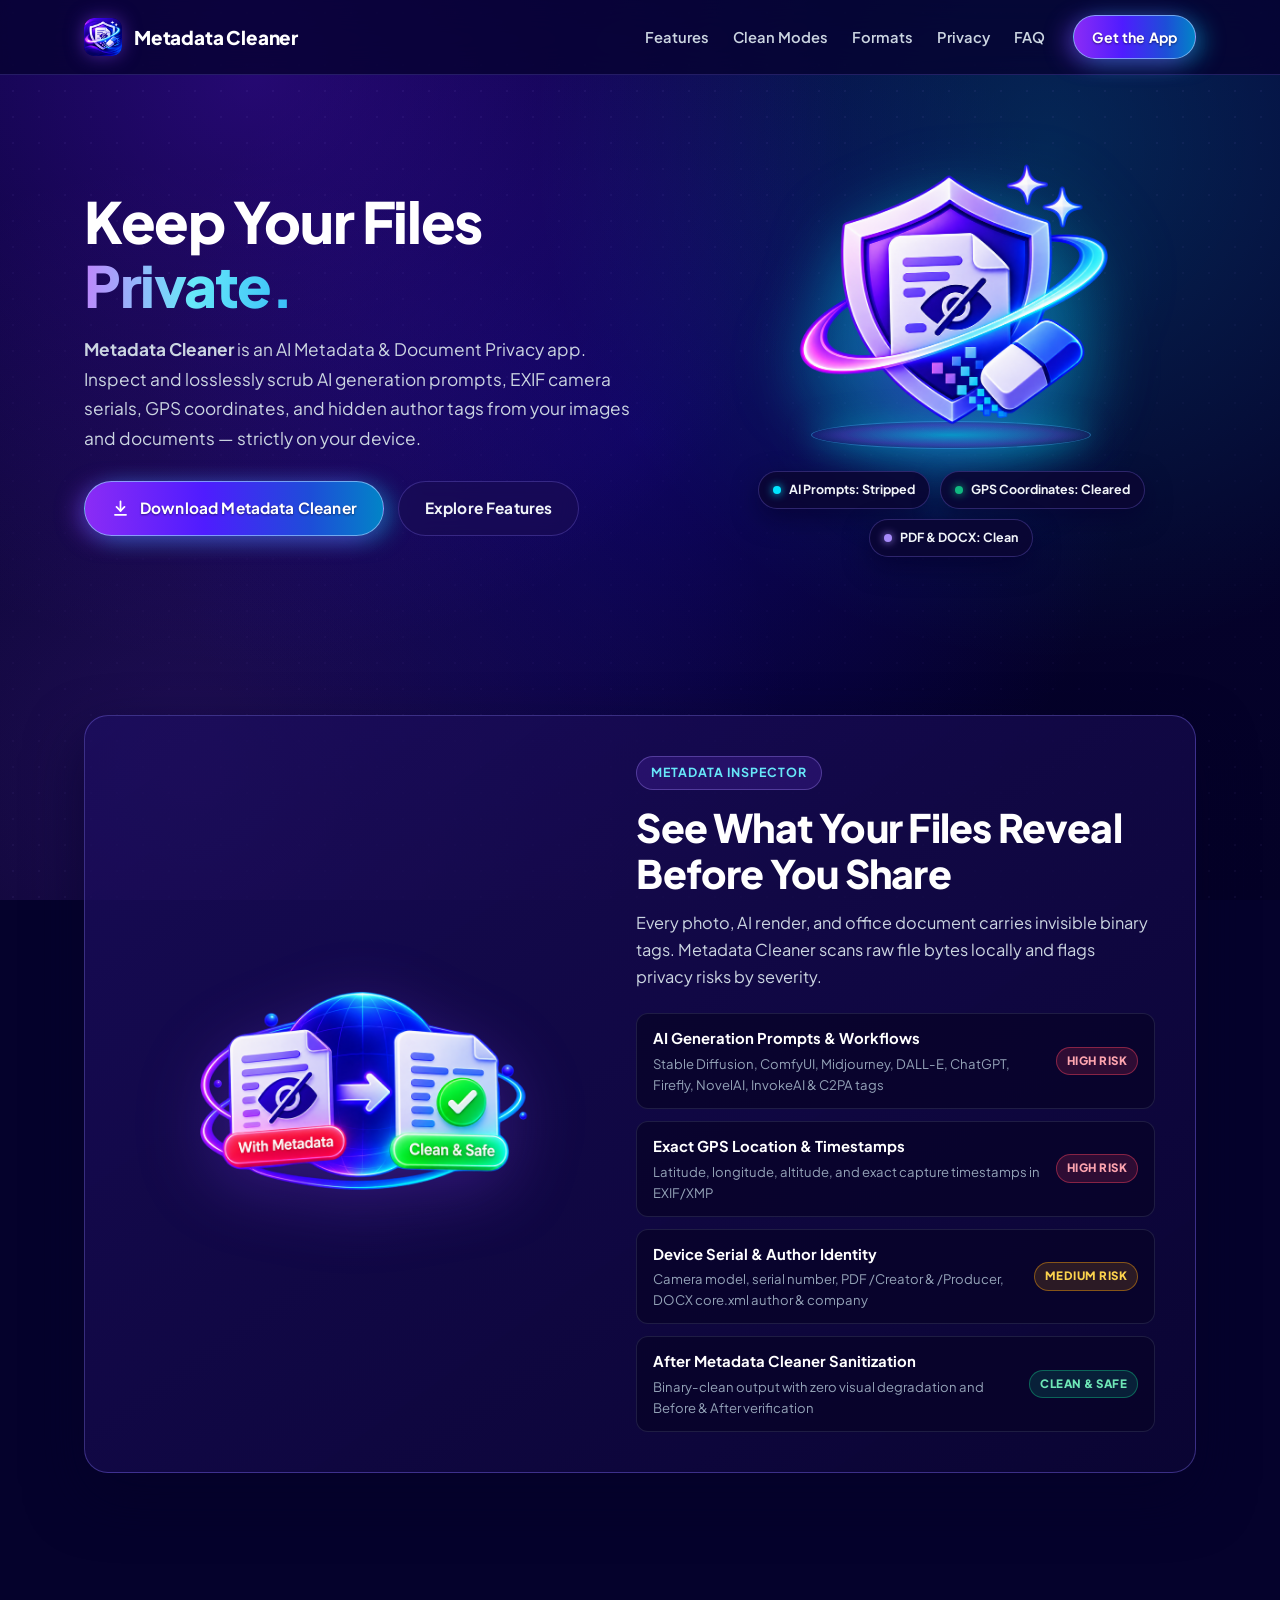
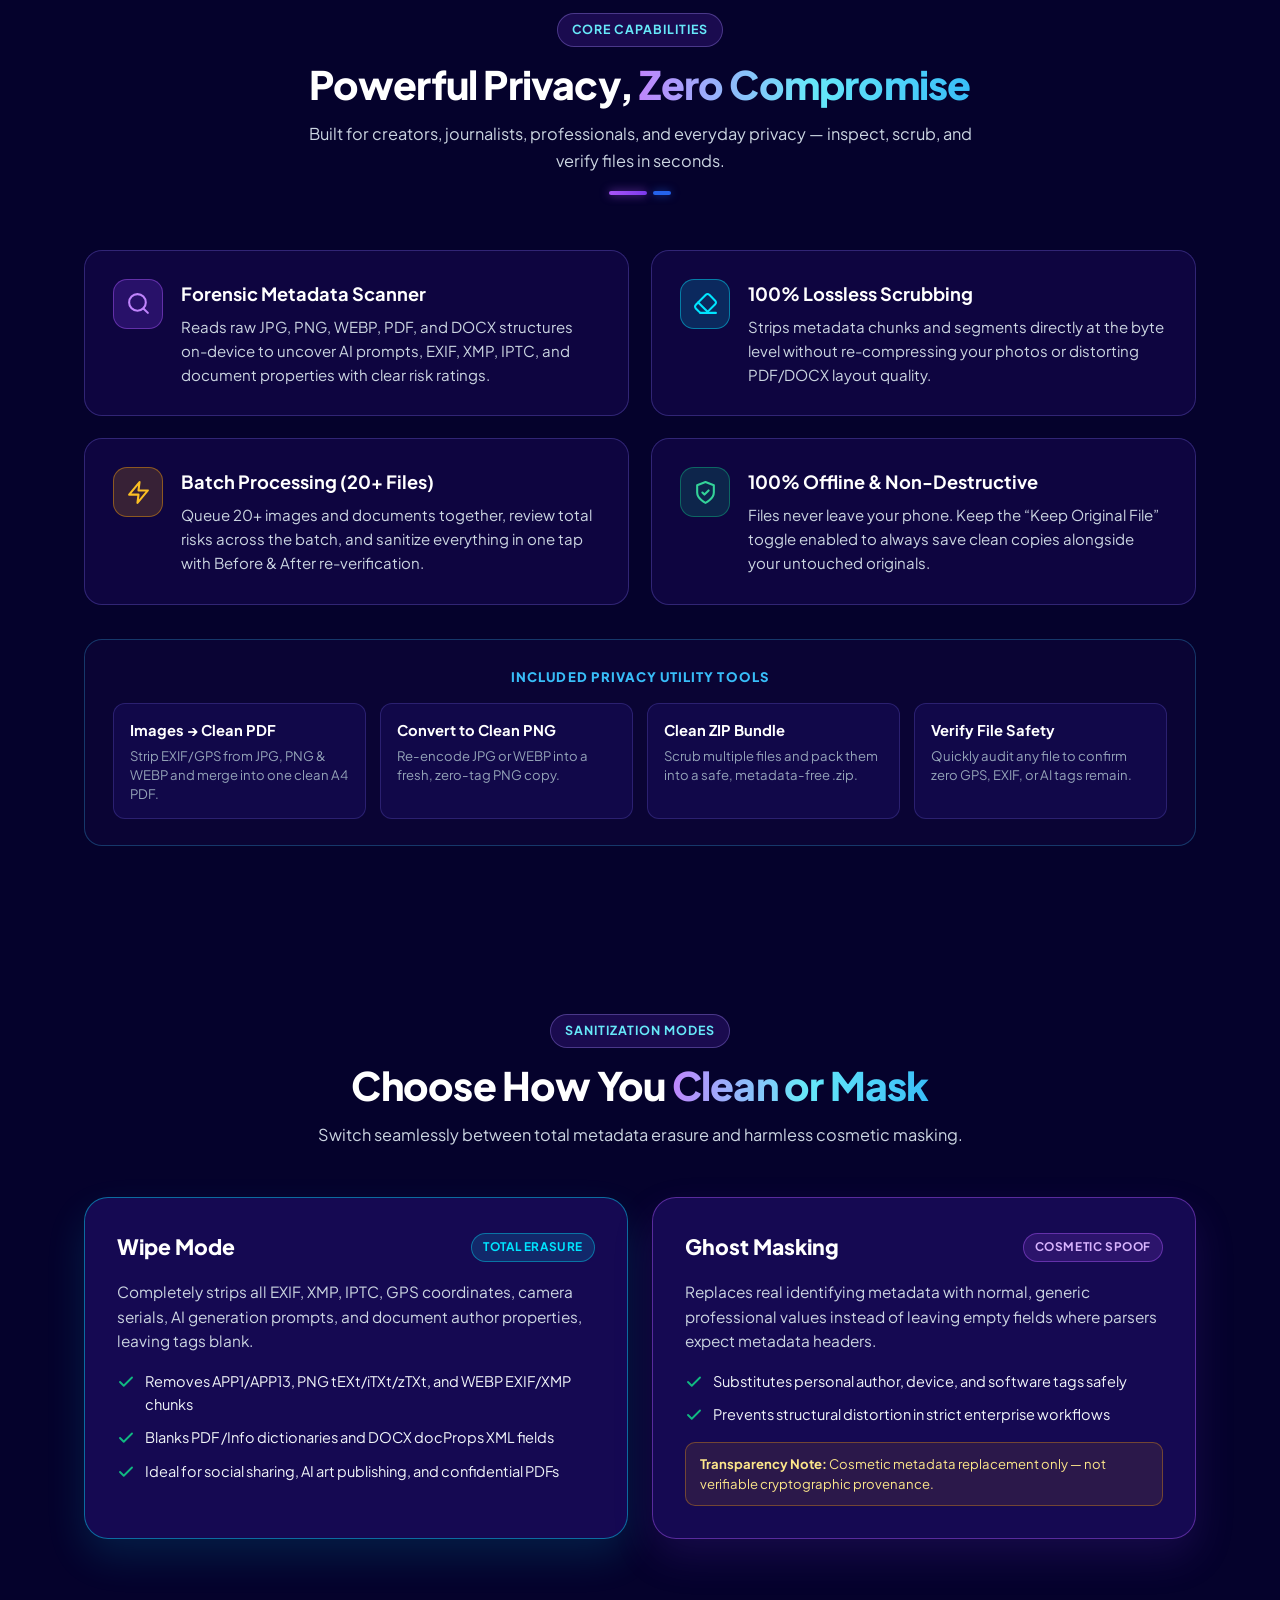
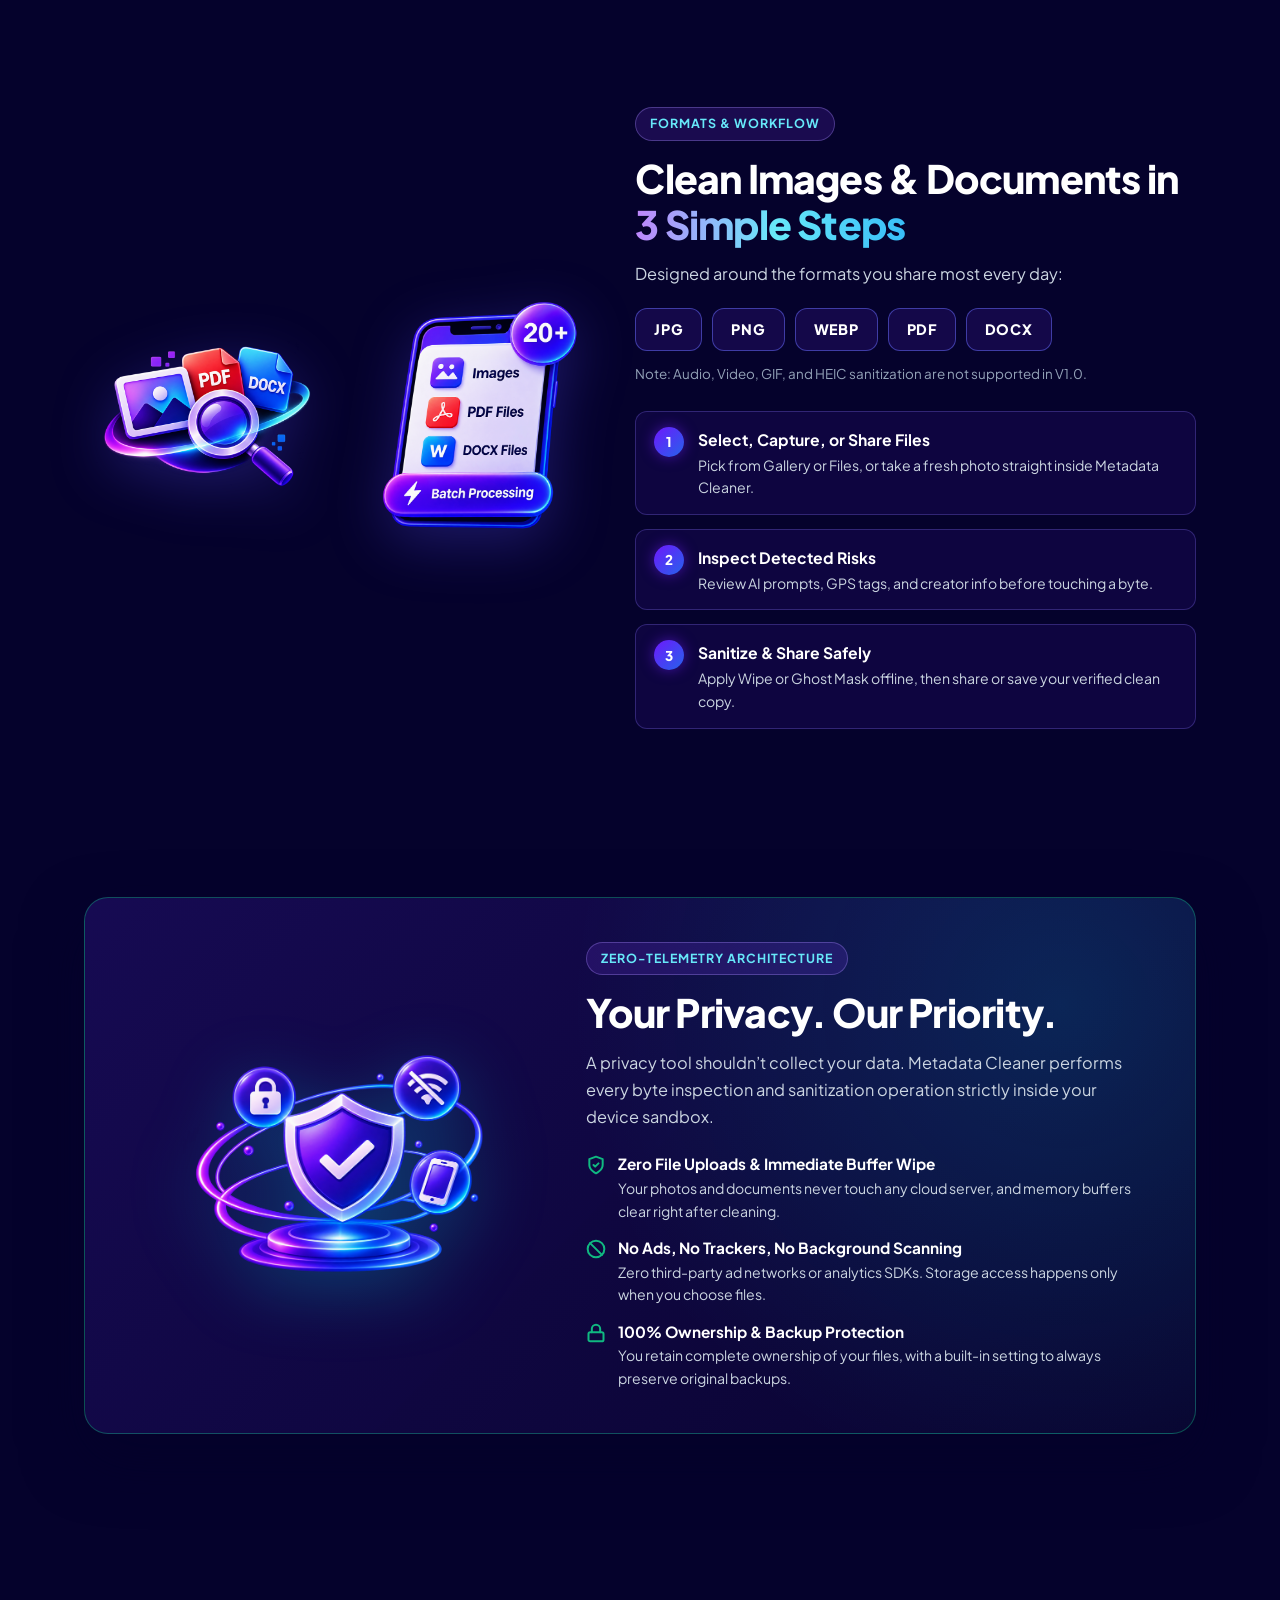
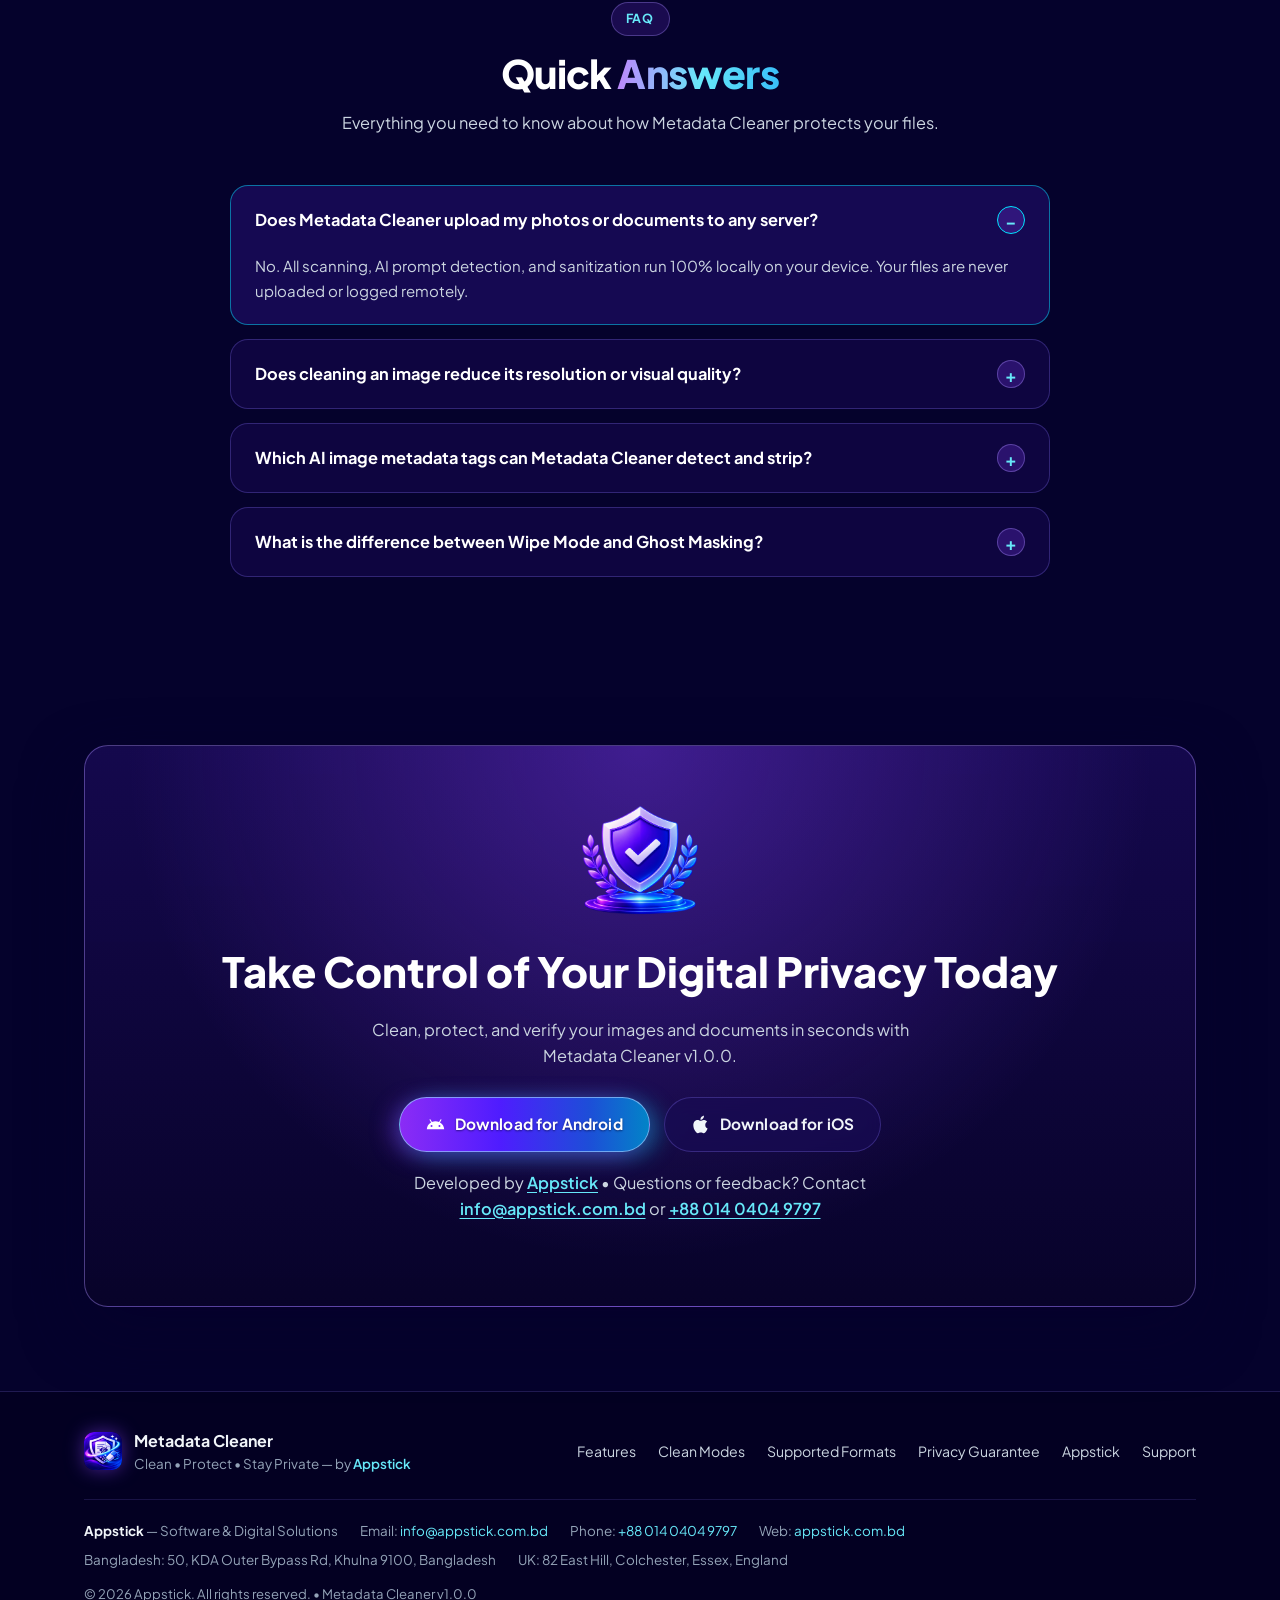
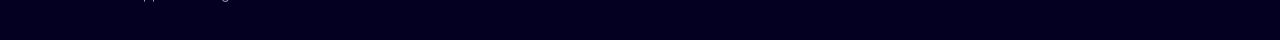
==== commit 6acc4961: "refactor: update branding and contact info with Appstick details in frontend" ====
--- a/index.html
+++ b/index.html
@@ -55,11 +55,6 @@
     <section class="hero">
       <div class="container hero-grid">
         <div class="hero-copy">
-          <div class="status-pill">
-            <span class="status-dot" aria-hidden="true"></span>
-            <span>100% On-Device &bull; Zero Cloud Upload</span>
-          </div>
-
           <h1 class="hero-title">
             Keep Your Files <span class="text-gradient">Private.</span>
           </h1>
@@ -85,30 +80,6 @@
               Explore Features
             </a>
           </div>
-
-          <ul class="hero-meta">
-            <li>
-              <svg viewBox="0 0 24 24" fill="none" stroke="currentColor" stroke-width="2.5" stroke-linecap="round"
-                stroke-linejoin="round" aria-hidden="true">
-                <polyline points="20 6 9 17 4 12" />
-              </svg>
-              100% Lossless Scrubbing
-            </li>
-            <li>
-              <svg viewBox="0 0 24 24" fill="none" stroke="currentColor" stroke-width="2.5" stroke-linecap="round"
-                stroke-linejoin="round" aria-hidden="true">
-                <polyline points="20 6 9 17 4 12" />
-              </svg>
-              Batch 20+ Files
-            </li>
-            <li>
-              <svg viewBox="0 0 24 24" fill="none" stroke="currentColor" stroke-width="2.5" stroke-linecap="round"
-                stroke-linejoin="round" aria-hidden="true">
-                <polyline points="20 6 9 17 4 12" />
-              </svg>
-              No Ads or Trackers
-            </li>
-          </ul>
         </div>
 
         <div class="hero-visual">
@@ -562,7 +533,7 @@
           </p>
 
           <div class="cta-buttons">
-            <a href="mailto:mmks735.bd@gmail.com?subject=Metadata%20Cleaner%20Android%20Build%20Request"
+            <a href="mailto:info@appstick.com.bd?subject=Metadata%20Cleaner%20Android%20Build%20Request"
               class="btn btn-primary">
               <svg viewBox="0 0 24 24" fill="currentColor" aria-hidden="true">
                 <path
@@ -570,7 +541,7 @@
               </svg>
               Download for Android
             </a>
-            <a href="mailto:mmks735.bd@gmail.com?subject=Metadata%20Cleaner%20iOS%20Build%20Request"
+            <a href="mailto:info@appstick.com.bd?subject=Metadata%20Cleaner%20iOS%20Build%20Request"
               class="btn btn-secondary">
               <svg viewBox="0 0 24 24" fill="currentColor" aria-hidden="true">
                 <path
@@ -581,8 +552,10 @@
           </div>
 
           <p class="cta-support">
-            Questions or feedback? Contact us at
-            <a href="mailto:mmks735.bd@gmail.com">mmks735.bd@gmail.com</a>
+            Developed by <a href="https://appstick.com.bd/" target="_blank" rel="noopener noreferrer">Appstick</a>
+            &bull; Questions or feedback? Contact
+            <a href="mailto:info@appstick.com.bd">info@appstick.com.bd</a>
+            or <a href="tel:+8801404049797">+88 014 0404 9797</a>
           </p>
         </div>
       </div>
@@ -593,24 +566,42 @@
        Footer
        ===================================================================== -->
   <footer class="site-footer">
-    <div class="container footer-wrap">
-      <div class="footer-brand">
-        <img src="assets/logo.png" alt="Metadata Cleaner logo" class="brand-logo" width="34" height="34" />
-        <div>
-          <strong>Metadata Cleaner</strong>
-          <p>Clean &bull; Protect &bull; Stay Private</p>
-        </div>
-      </div>
-
-      <ul class="footer-links">
-        <li><a href="#features">Features</a></li>
-        <li><a href="#modes">Clean Modes</a></li>
-        <li><a href="#formats">Supported Formats</a></li>
-        <li><a href="#privacy">Privacy Guarantee</a></li>
-        <li><a href="mailto:mmks735.bd@gmail.com">Support</a></li>
-      </ul>
-
-      <p class="footer-copy">&copy; 2026 Metadata Cleaner &bull; v1.0.0</p>
+    <div class="container">
+      <div class="footer-wrap">
+        <div class="footer-brand">
+          <img src="assets/logo.png" alt="Metadata Cleaner logo" class="brand-logo" width="34" height="34" />
+          <div>
+            <strong>Metadata Cleaner</strong>
+            <p>
+              Clean &bull; Protect &bull; Stay Private &mdash; by
+              <a href="https://appstick.com.bd/" target="_blank" rel="noopener noreferrer">Appstick</a>
+            </p>
+          </div>
+        </div>
+
+        <ul class="footer-links">
+          <li><a href="#features">Features</a></li>
+          <li><a href="#modes">Clean Modes</a></li>
+          <li><a href="#formats">Supported Formats</a></li>
+          <li><a href="#privacy">Privacy Guarantee</a></li>
+          <li><a href="https://appstick.com.bd/" target="_blank" rel="noopener noreferrer">Appstick</a></li>
+          <li><a href="mailto:info@appstick.com.bd">Support</a></li>
+        </ul>
+      </div>
+
+      <div class="footer-company">
+        <div class="footer-contact">
+          <span><strong>Appstick</strong> &mdash; Software &amp; Digital Solutions</span>
+          <span>Email: <a href="mailto:info@appstick.com.bd">info@appstick.com.bd</a></span>
+          <span>Phone: <a href="tel:+8801404049797">+88 014 0404 9797</a></span>
+          <span>Web: <a href="https://appstick.com.bd/" target="_blank" rel="noopener noreferrer">appstick.com.bd</a></span>
+        </div>
+        <div class="footer-offices">
+          <span>Bangladesh: 50, KDA Outer Bypass Rd, Khulna 9100, Bangladesh</span>
+          <span>UK: 82 East Hill, Colchester, Essex, England</span>
+        </div>
+        <p class="footer-copy">&copy; 2026 Appstick. All rights reserved. &bull; Metadata Cleaner v1.0.0</p>
+      </div>
     </div>
   </footer>
 
--- a/styles.css
+++ b/styles.css
@@ -369,30 +369,6 @@
   gap: 48px;
 }
 
-.status-pill {
-  display: inline-flex;
-  align-items: center;
-  gap: 10px;
-  padding: 8px 16px;
-  border-radius: var(--radius-pill);
-  background: var(--surface-pill);
-  border: 1px solid rgba(16, 185, 129, 0.42);
-  font-size: 0.84rem;
-  font-weight: 600;
-  color: var(--text-light);
-  margin-bottom: 22px;
-  box-shadow: 0 8px 24px rgba(16, 185, 129, 0.12);
-}
-
-.status-dot {
-  width: 9px;
-  height: 9px;
-  border-radius: 50%;
-  background: var(--emerald);
-  box-shadow: 0 0 10px var(--emerald);
-  flex-shrink: 0;
-}
-
 .hero-title {
   font-size: clamp(2.25rem, 4.6vw, 3.55rem);
   font-weight: 800;
@@ -415,28 +391,6 @@
   flex-wrap: wrap;
   align-items: center;
   gap: 14px;
-  margin-bottom: 28px;
-}
-
-.hero-meta {
-  display: flex;
-  flex-wrap: wrap;
-  gap: 12px 22px;
-  font-size: 0.86rem;
-  font-weight: 600;
-  color: var(--lavender-soft);
-}
-
-.hero-meta li {
-  display: inline-flex;
-  align-items: center;
-  gap: 7px;
-}
-
-.hero-meta svg {
-  width: 16px;
-  height: 16px;
-  color: var(--emerald);
 }
 
 /* Hero Visual Stage */
@@ -1092,6 +1046,17 @@
   color: var(--text-dim);
 }
 
+.footer-brand p a {
+  color: var(--cyan-light);
+  font-weight: 600;
+}
+
+.footer-brand p a:hover {
+  color: var(--neon-cyan);
+  text-decoration: underline;
+  text-underline-offset: 3px;
+}
+
 .footer-links {
   display: flex;
   flex-wrap: wrap;
@@ -1104,8 +1069,42 @@
   color: var(--neon-cyan);
 }
 
+.footer-company {
+  margin-top: 24px;
+  padding-top: 20px;
+  border-top: 1px solid rgba(139, 120, 255, 0.16);
+  display: flex;
+  flex-direction: column;
+  gap: 8px;
+  font-size: 0.84rem;
+  color: var(--text-dim);
+}
+
+.footer-contact,
+.footer-offices {
+  display: flex;
+  flex-wrap: wrap;
+  gap: 8px 22px;
+}
+
+.footer-contact strong {
+  color: var(--text-light);
+}
+
+.footer-company a {
+  color: var(--cyan-light);
+  transition: color 0.2s ease;
+}
+
+.footer-company a:hover {
+  color: var(--neon-cyan);
+  text-decoration: underline;
+  text-underline-offset: 3px;
+}
+
 .footer-copy {
-  font-size: 0.84rem;
+  margin-top: 4px;
+  font-size: 0.82rem;
   color: var(--text-dim);
 }
 
@@ -1126,7 +1125,6 @@
   }
 
   .hero-actions,
-  .hero-meta,
   .format-pills {
     justify-content: center;
   }
@@ -1143,6 +1141,14 @@
 }
 
 @media (max-width: 768px) {
+  html {
+    scroll-padding-top: 16px;
+  }
+
+  .site-header {
+    position: relative;
+  }
+
   .section {
     padding: 64px 0;
   }
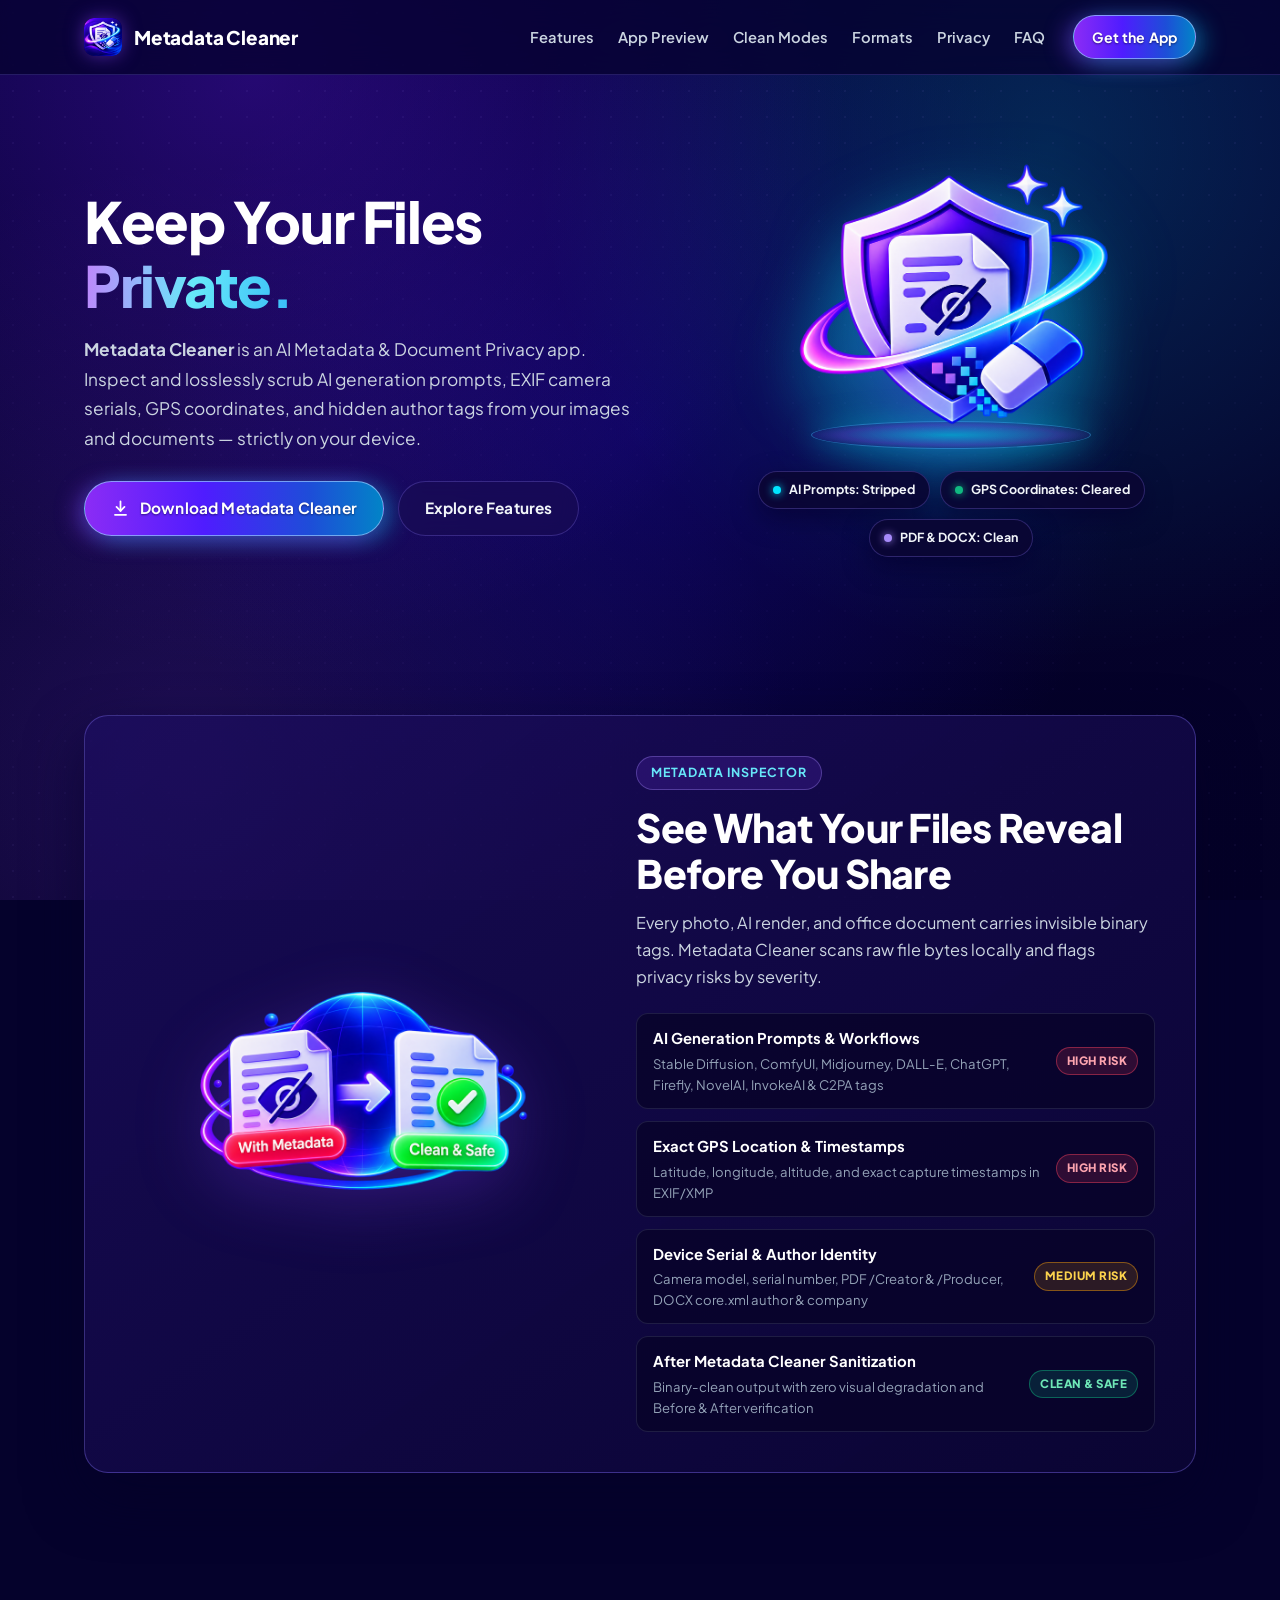
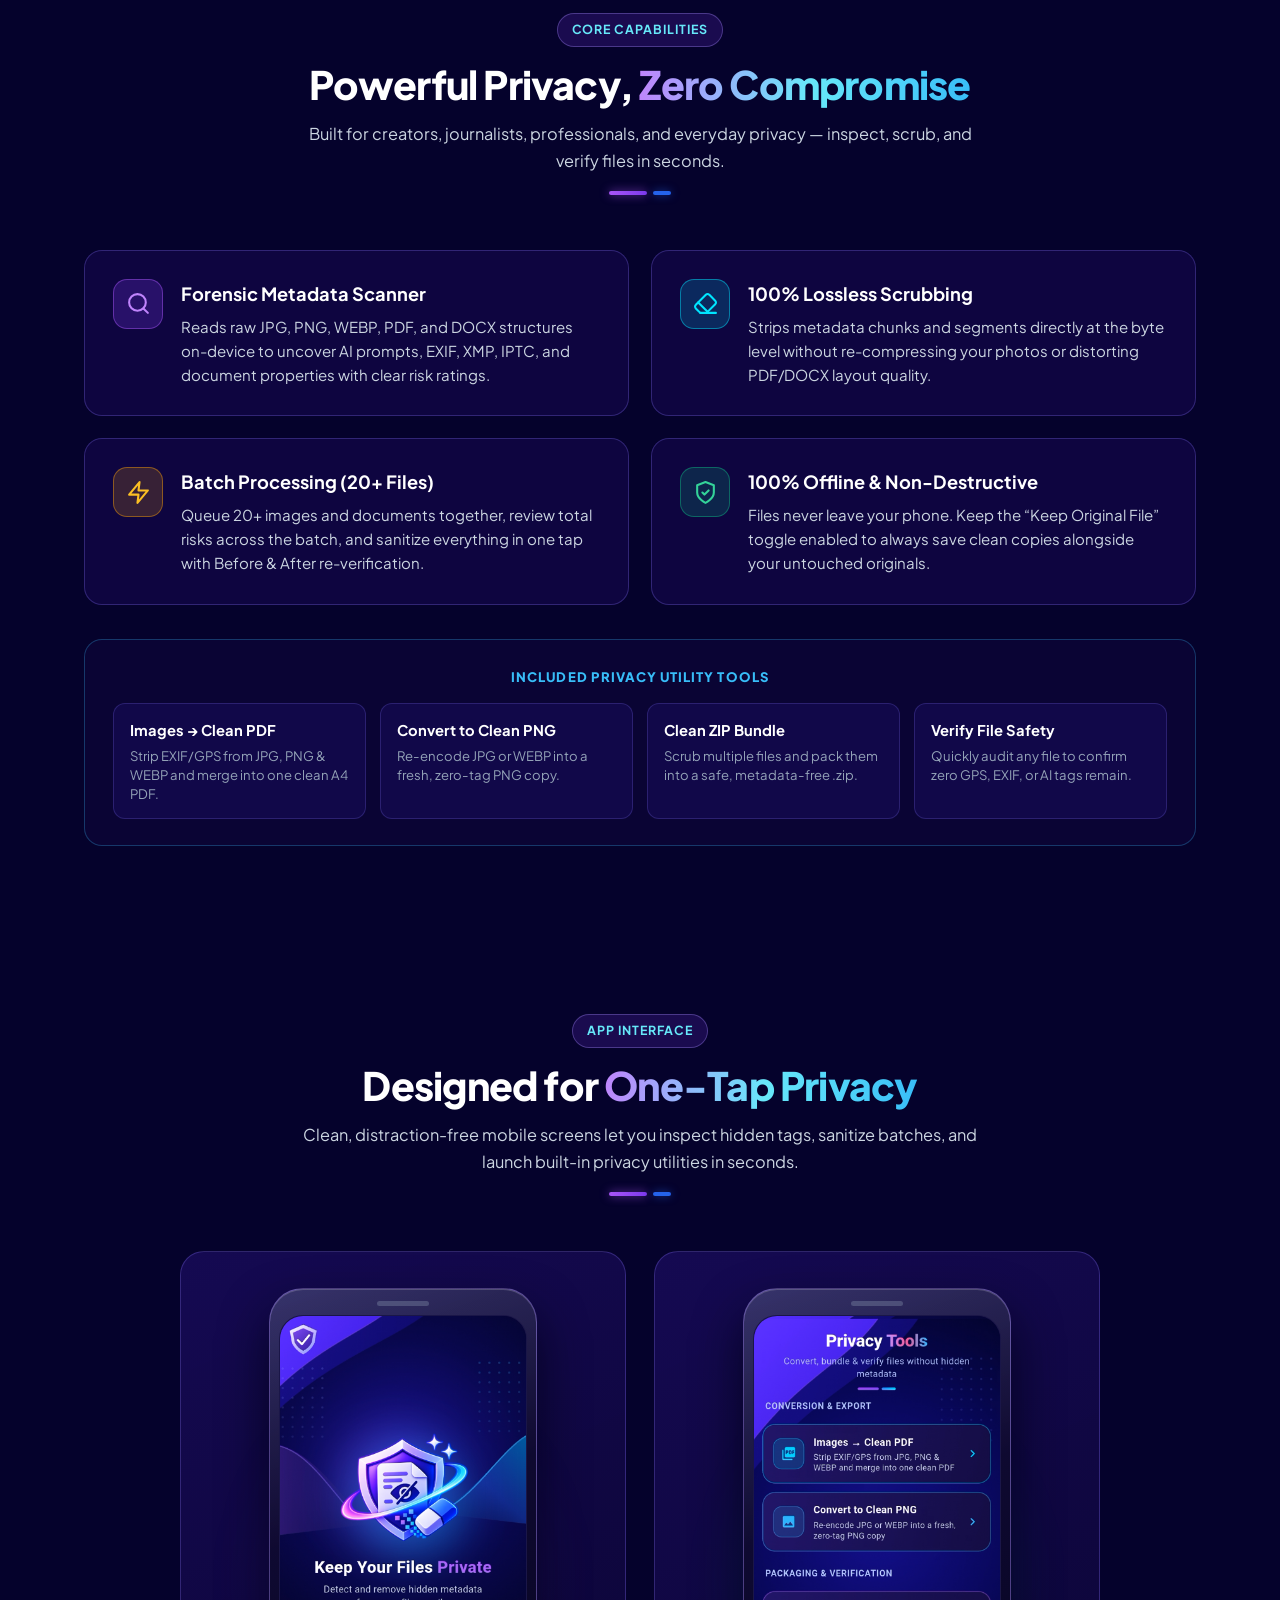
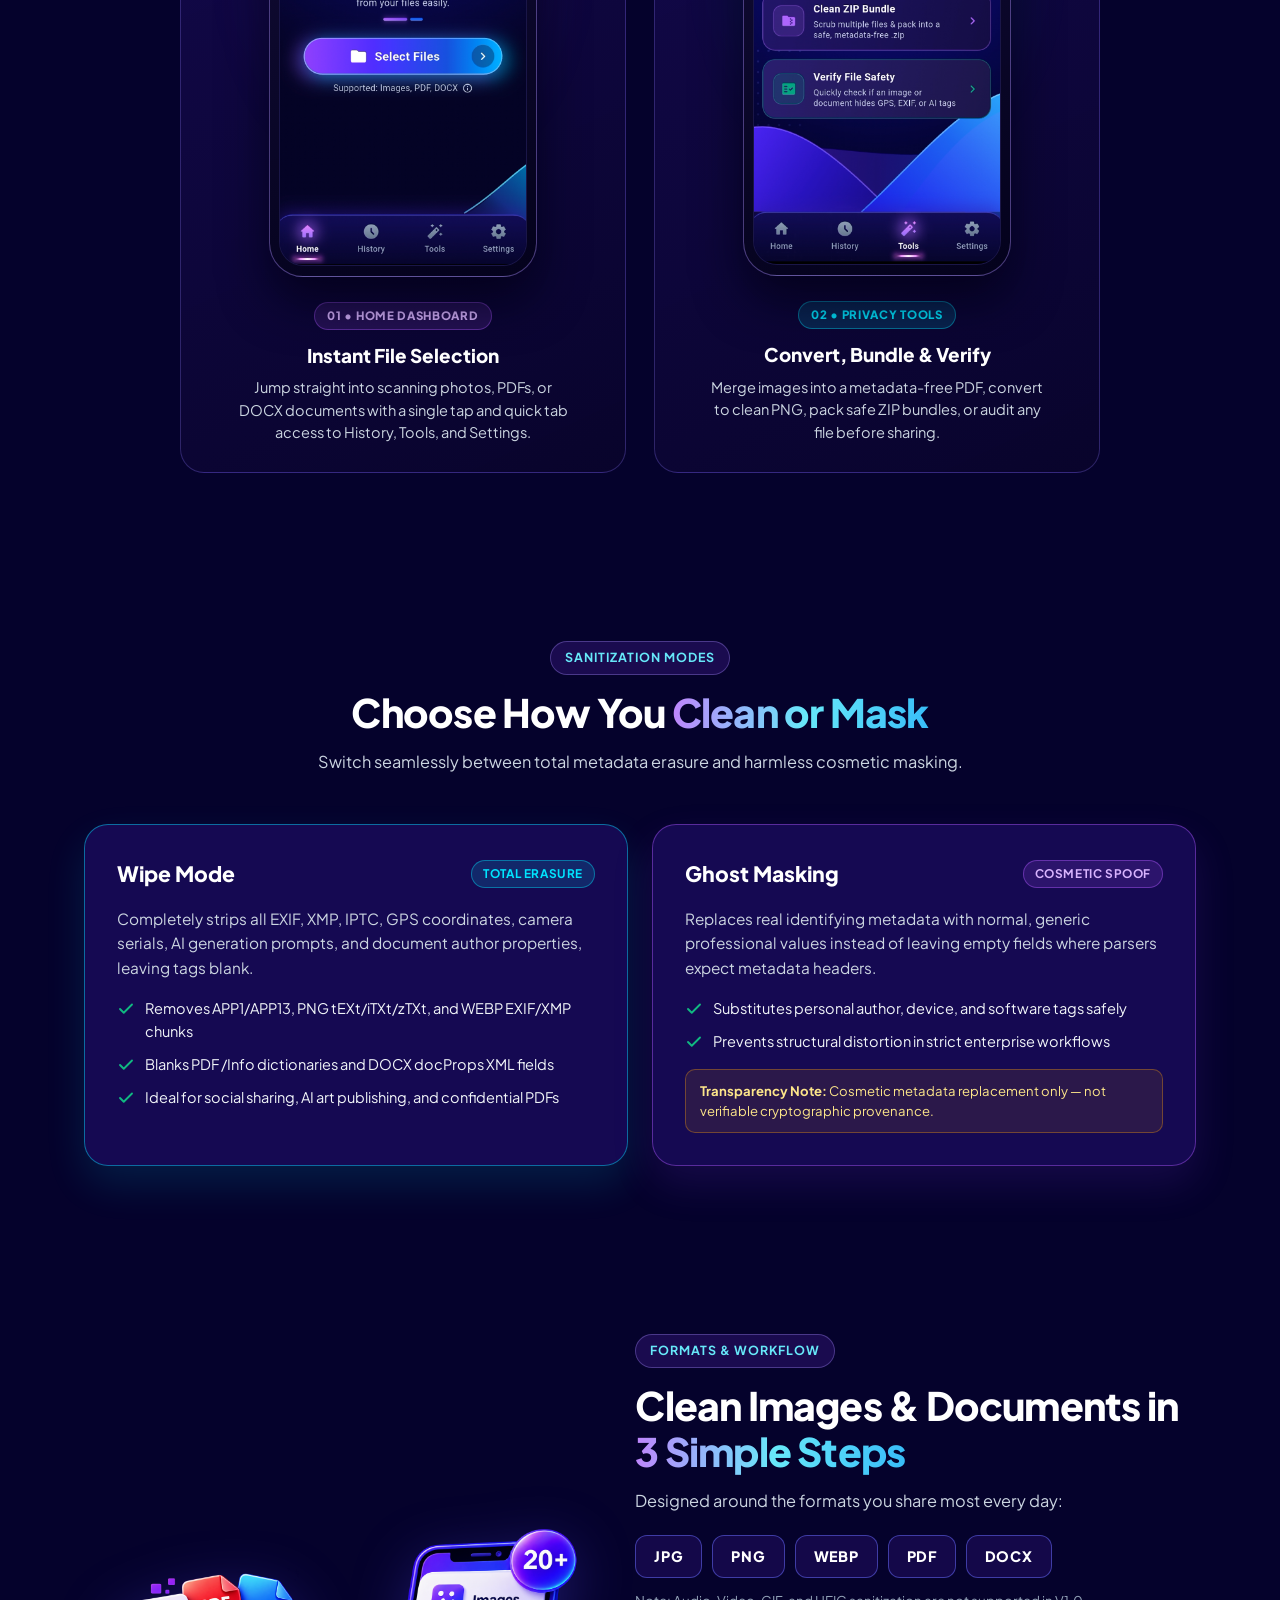
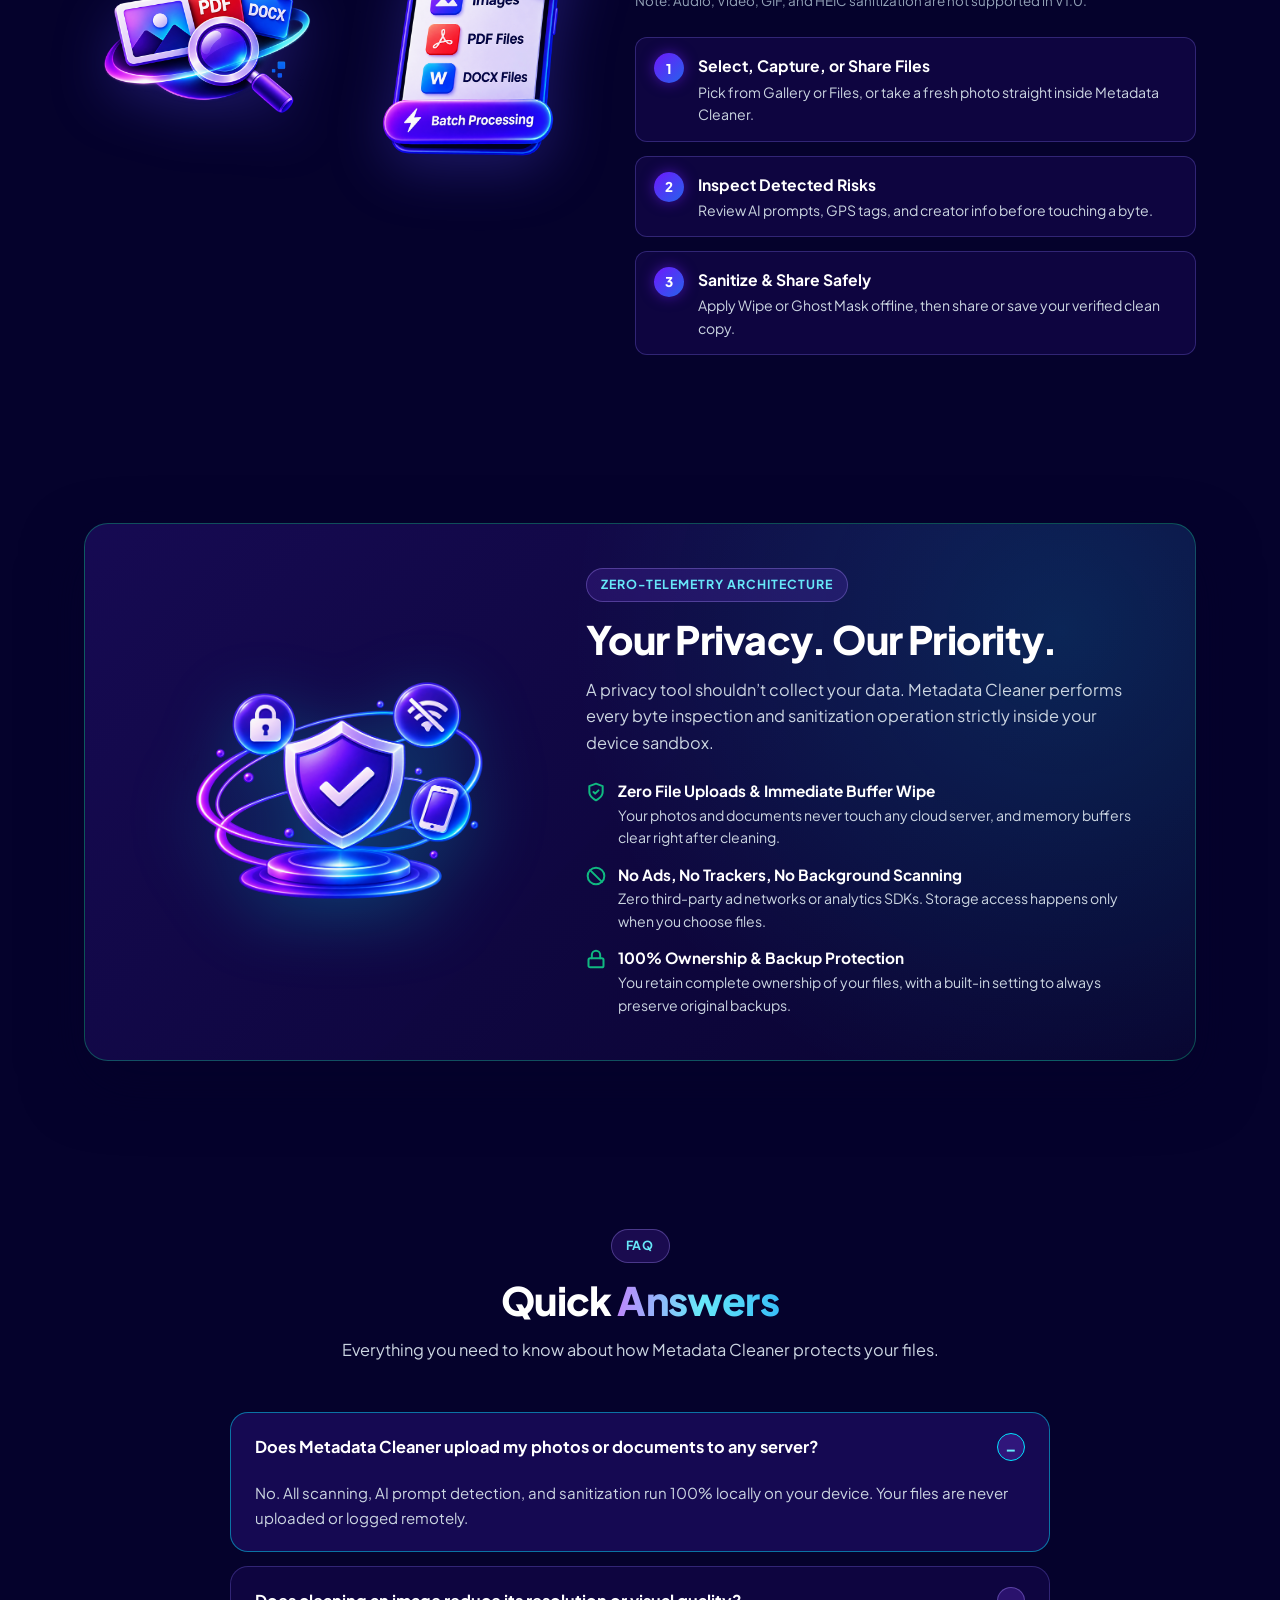
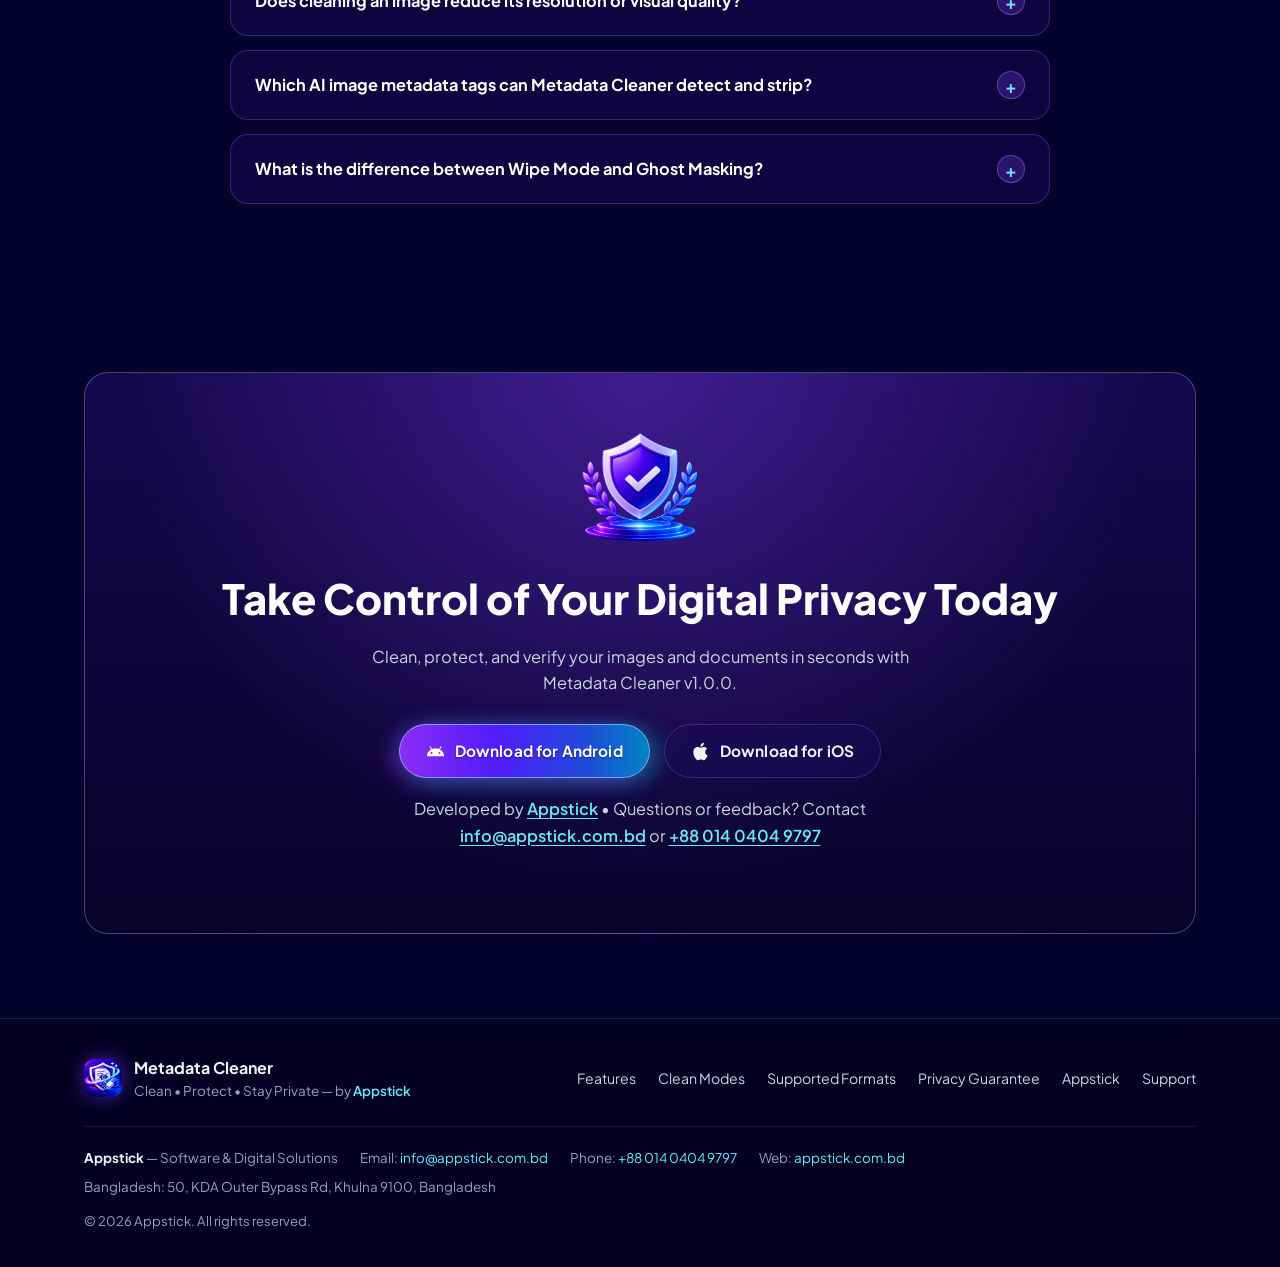
==== commit a3b6e465: "feat: add app UI preview section with mobile device showcase and screenshots" ====
--- a/index.html
+++ b/index.html
@@ -38,6 +38,7 @@
       <nav class="nav-menu" aria-label="Primary Navigation">
         <ul class="nav-links">
           <li><a href="#features">Features</a></li>
+          <li><a href="#preview">App Preview</a></li>
           <li><a href="#modes">Clean Modes</a></li>
           <li><a href="#formats">Formats</a></li>
           <li><a href="#privacy">Privacy</a></li>
@@ -263,6 +264,69 @@
               <span>Quickly audit any file to confirm zero GPS, EXIF, or AI tags remain.</span>
             </div>
           </div>
+        </div>
+      </div>
+    </section>
+
+    <!-- ===================================================================
+         App UI Preview (Real Mobile Screens)
+         =================================================================== -->
+    <section class="section" id="preview">
+      <div class="container">
+        <div class="section-header">
+          <span class="eyebrow">App Interface</span>
+          <h2 class="section-title">Designed for <span class="text-gradient">One-Tap Privacy</span></h2>
+          <p class="section-subtitle">
+            Clean, distraction-free mobile screens let you inspect hidden tags, sanitize batches,
+            and launch built-in privacy utilities in seconds.
+          </p>
+          <div class="accent-bars" aria-hidden="true"><span></span><span></span></div>
+        </div>
+
+        <div class="preview-grid">
+          <article class="preview-card preview-card--violet">
+            <div class="phone-stage">
+              <div class="phone-glow phone-glow--violet" aria-hidden="true"></div>
+              <div class="phone-frame">
+                <div class="phone-speaker" aria-hidden="true"></div>
+                <div class="phone-screen">
+                  <img src="assets/screen-home.png"
+                    alt="Metadata Cleaner Home screen showing one-tap Select Files button for Images, PDF, and DOCX"
+                    width="389" height="868" loading="lazy" />
+                </div>
+              </div>
+            </div>
+            <div class="preview-caption">
+              <span class="preview-tag preview-tag--violet">01 &bull; Home Dashboard</span>
+              <h3>Instant File Selection</h3>
+              <p>
+                Jump straight into scanning photos, PDFs, or DOCX documents with a single tap
+                and quick tab access to History, Tools, and Settings.
+              </p>
+            </div>
+          </article>
+
+          <article class="preview-card preview-card--cyan">
+            <div class="phone-stage">
+              <div class="phone-glow phone-glow--cyan" aria-hidden="true"></div>
+              <div class="phone-frame">
+                <div class="phone-speaker" aria-hidden="true"></div>
+                <div class="phone-screen">
+                  <img src="assets/screen-tools.png"
+                    alt="Metadata Cleaner Privacy Tools screen featuring Clean PDF, Clean PNG, Clean ZIP Bundle, and Verify File Safety"
+                    width="390" height="869" loading="lazy" />
+                </div>
+              </div>
+            </div>
+            <div class="preview-caption">
+              <span class="preview-tag preview-tag--cyan">02 &bull; Privacy Tools</span>
+              <h3>Convert, Bundle &amp; Verify</h3>
+              <p>
+                Merge images into a metadata-free PDF, convert to clean PNG, pack safe ZIP bundles,
+                or audit any file before sharing.
+              </p>
+            </div>
+          </article>
         </div>
       </div>
     </section>
@@ -598,9 +662,8 @@
         </div>
         <div class="footer-offices">
           <span>Bangladesh: 50, KDA Outer Bypass Rd, Khulna 9100, Bangladesh</span>
-          <span>UK: 82 East Hill, Colchester, Essex, England</span>
-        </div>
-        <p class="footer-copy">&copy; 2026 Appstick. All rights reserved. &bull; Metadata Cleaner v1.0.0</p>
+        </div>
+        <p class="footer-copy">&copy; 2026 Appstick. All rights reserved.</p>
       </div>
     </div>
   </footer>
--- a/styles.css
+++ b/styles.css
@@ -664,6 +664,146 @@
   line-height: 1.45;
 }
 
+/* 7b. App UI Preview (Mobile Device Showcase)
+   -------------------------------------------------------------------------- */
+.preview-grid {
+  display: grid;
+  grid-template-columns: repeat(2, minmax(0, 1fr));
+  gap: 28px;
+  max-width: 920px;
+  margin: 0 auto;
+}
+
+.preview-card {
+  padding: 32px 28px 28px;
+  border-radius: var(--radius-lg);
+  background: linear-gradient(155deg, rgba(24, 11, 88, 0.86), rgba(9, 4, 44, 0.94));
+  border: 1px solid var(--border-subtle);
+  display: flex;
+  flex-direction: column;
+  align-items: center;
+  text-align: center;
+  gap: 24px;
+  transition: transform 0.25s ease, border-color 0.25s ease, box-shadow 0.25s ease;
+}
+
+.preview-card:hover {
+  transform: translateY(-4px);
+}
+
+.preview-card--violet:hover {
+  border-color: rgba(168, 85, 247, 0.72);
+  box-shadow: 0 22px 48px rgba(124, 58, 237, 0.24);
+}
+
+.preview-card--cyan:hover {
+  border-color: rgba(0, 229, 255, 0.72);
+  box-shadow: 0 22px 48px rgba(0, 229, 255, 0.18);
+}
+
+.phone-stage {
+  position: relative;
+  display: flex;
+  justify-content: center;
+  width: 100%;
+  padding-top: 4px;
+}
+
+.phone-glow {
+  position: absolute;
+  top: 50%;
+  left: 50%;
+  width: 240px;
+  height: 360px;
+  transform: translate(-50%, -50%);
+  border-radius: 50%;
+  filter: blur(36px);
+  z-index: 0;
+  pointer-events: none;
+}
+
+.phone-glow--violet {
+  background: radial-gradient(circle, rgba(124, 58, 237, 0.45) 0%, transparent 72%);
+}
+
+.phone-glow--cyan {
+  background: radial-gradient(circle, rgba(0, 229, 255, 0.35) 0%, transparent 72%);
+}
+
+.phone-frame {
+  position: relative;
+  z-index: 1;
+  width: min(100%, 268px);
+  padding: 12px 9px 10px;
+  border-radius: 34px;
+  background: linear-gradient(160deg, rgba(148, 163, 184, 0.28) 0%, rgba(15, 10, 48, 0.96) 38%, rgba(4, 2, 28, 0.98) 100%);
+  border: 1.5px solid rgba(167, 139, 250, 0.42);
+  box-shadow:
+    0 24px 48px rgba(2, 1, 24, 0.8),
+    inset 0 1px 0 rgba(255, 255, 255, 0.18);
+}
+
+.phone-speaker {
+  width: 52px;
+  height: 5px;
+  margin: 0 auto 9px;
+  border-radius: var(--radius-pill);
+  background: rgba(148, 163, 184, 0.32);
+}
+
+.phone-screen {
+  border-radius: 24px;
+  overflow: hidden;
+  background: #060238;
+  border: 1px solid rgba(255, 255, 255, 0.08);
+}
+
+.phone-screen img {
+  width: 100%;
+  height: auto;
+  display: block;
+}
+
+.preview-caption {
+  max-width: 340px;
+}
+
+.preview-tag {
+  display: inline-block;
+  padding: 4px 12px;
+  border-radius: var(--radius-pill);
+  font-size: 0.72rem;
+  font-weight: 800;
+  letter-spacing: 0.06em;
+  text-transform: uppercase;
+  margin-bottom: 10px;
+}
+
+.preview-tag--violet {
+  color: #d8b4fe;
+  background: rgba(168, 85, 247, 0.16);
+  border: 1px solid rgba(168, 85, 247, 0.42);
+}
+
+.preview-tag--cyan {
+  color: var(--neon-cyan);
+  background: rgba(0, 229, 255, 0.14);
+  border: 1px solid rgba(0, 229, 255, 0.4);
+}
+
+.preview-caption h3 {
+  font-size: 1.18rem;
+  font-weight: 800;
+  color: var(--text-white);
+  margin-bottom: 6px;
+}
+
+.preview-caption p {
+  font-size: 0.91rem;
+  color: var(--text-muted);
+  line-height: 1.55;
+}
+
 /* 8. Sanitization Modes (Wipe Mode vs Ghost Mask)
    -------------------------------------------------------------------------- */
 .modes-grid {
@@ -1210,13 +1350,15 @@
   }
 
   .features-grid,
+  .preview-grid,
   .modes-grid,
   .tools-grid {
     grid-template-columns: 1fr;
   }
 
   .showcase-card,
-  .privacy-banner {
+  .privacy-banner,
+  .preview-card {
     padding: 26px 20px;
   }
 }
@@ -1231,7 +1373,8 @@
   }
 
   .btn,
-  .feature-card {
+  .feature-card,
+  .preview-card {
     transition: none;
   }
 }
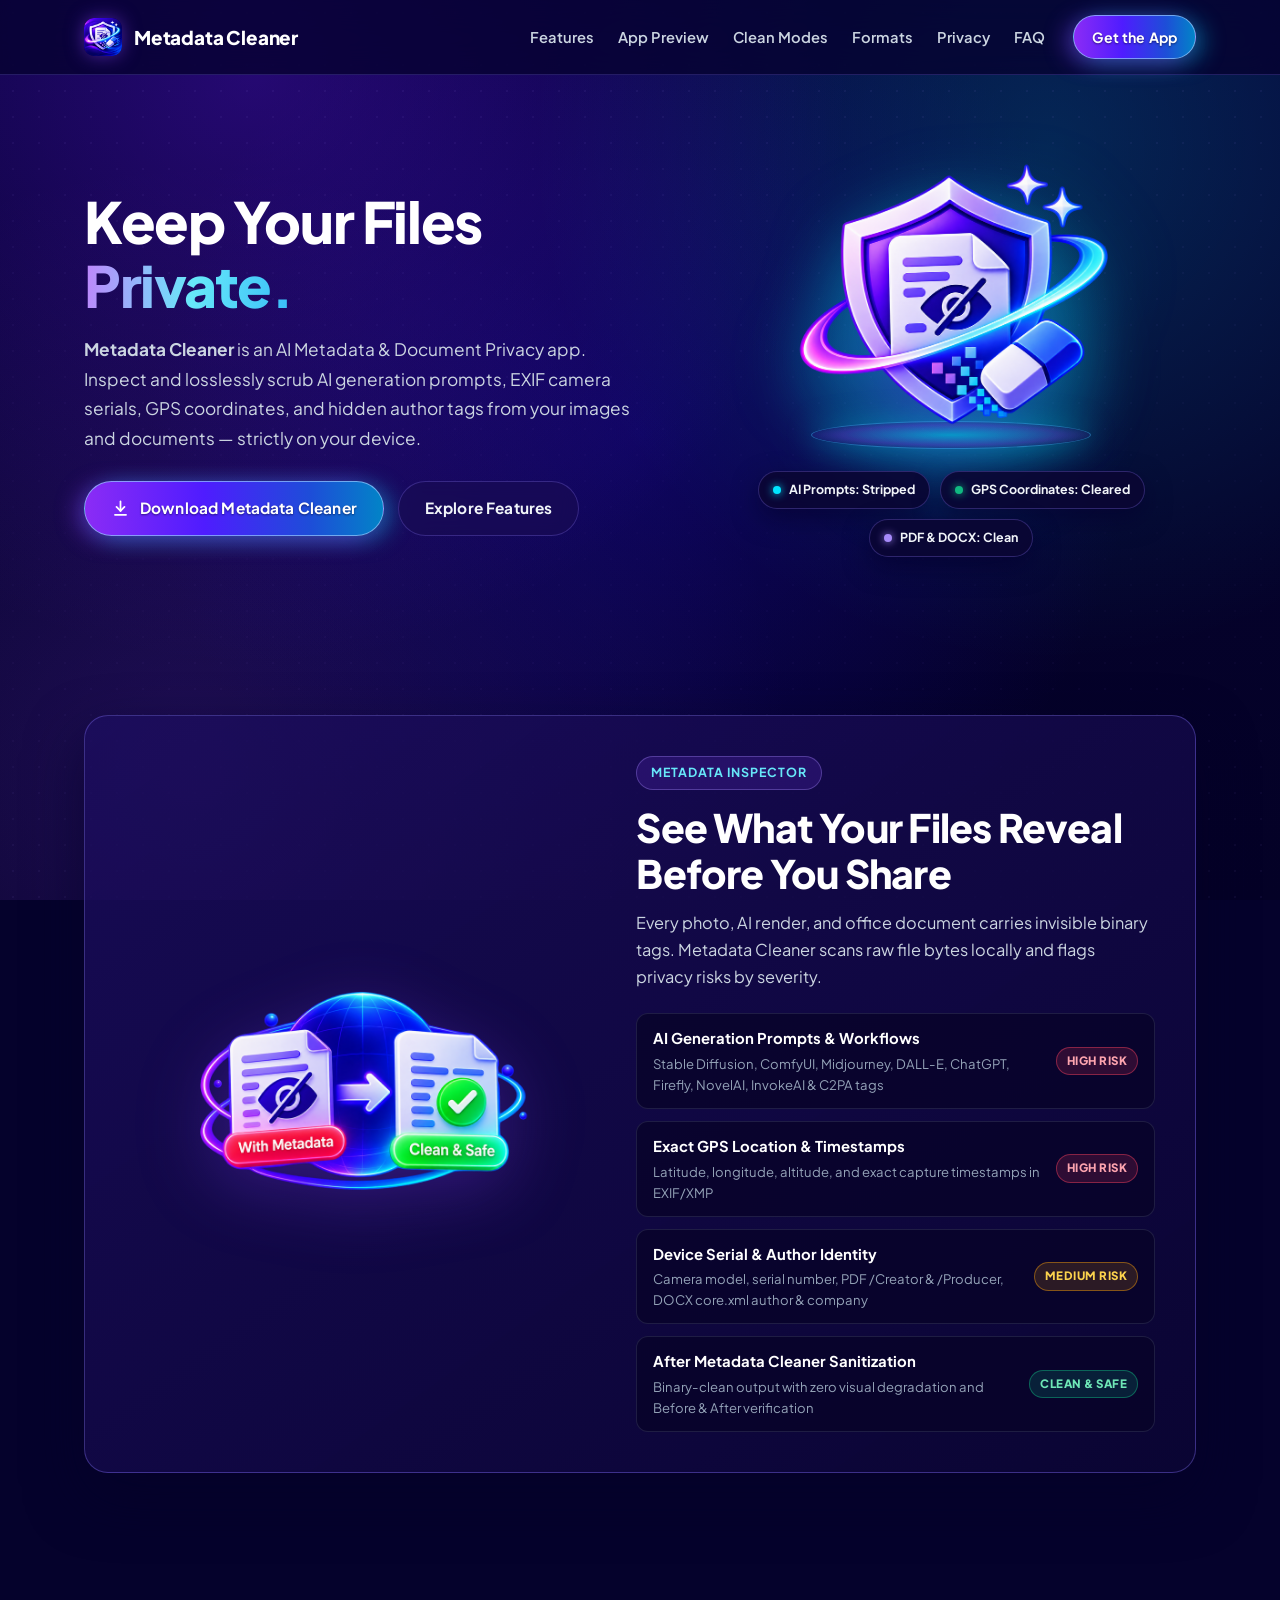
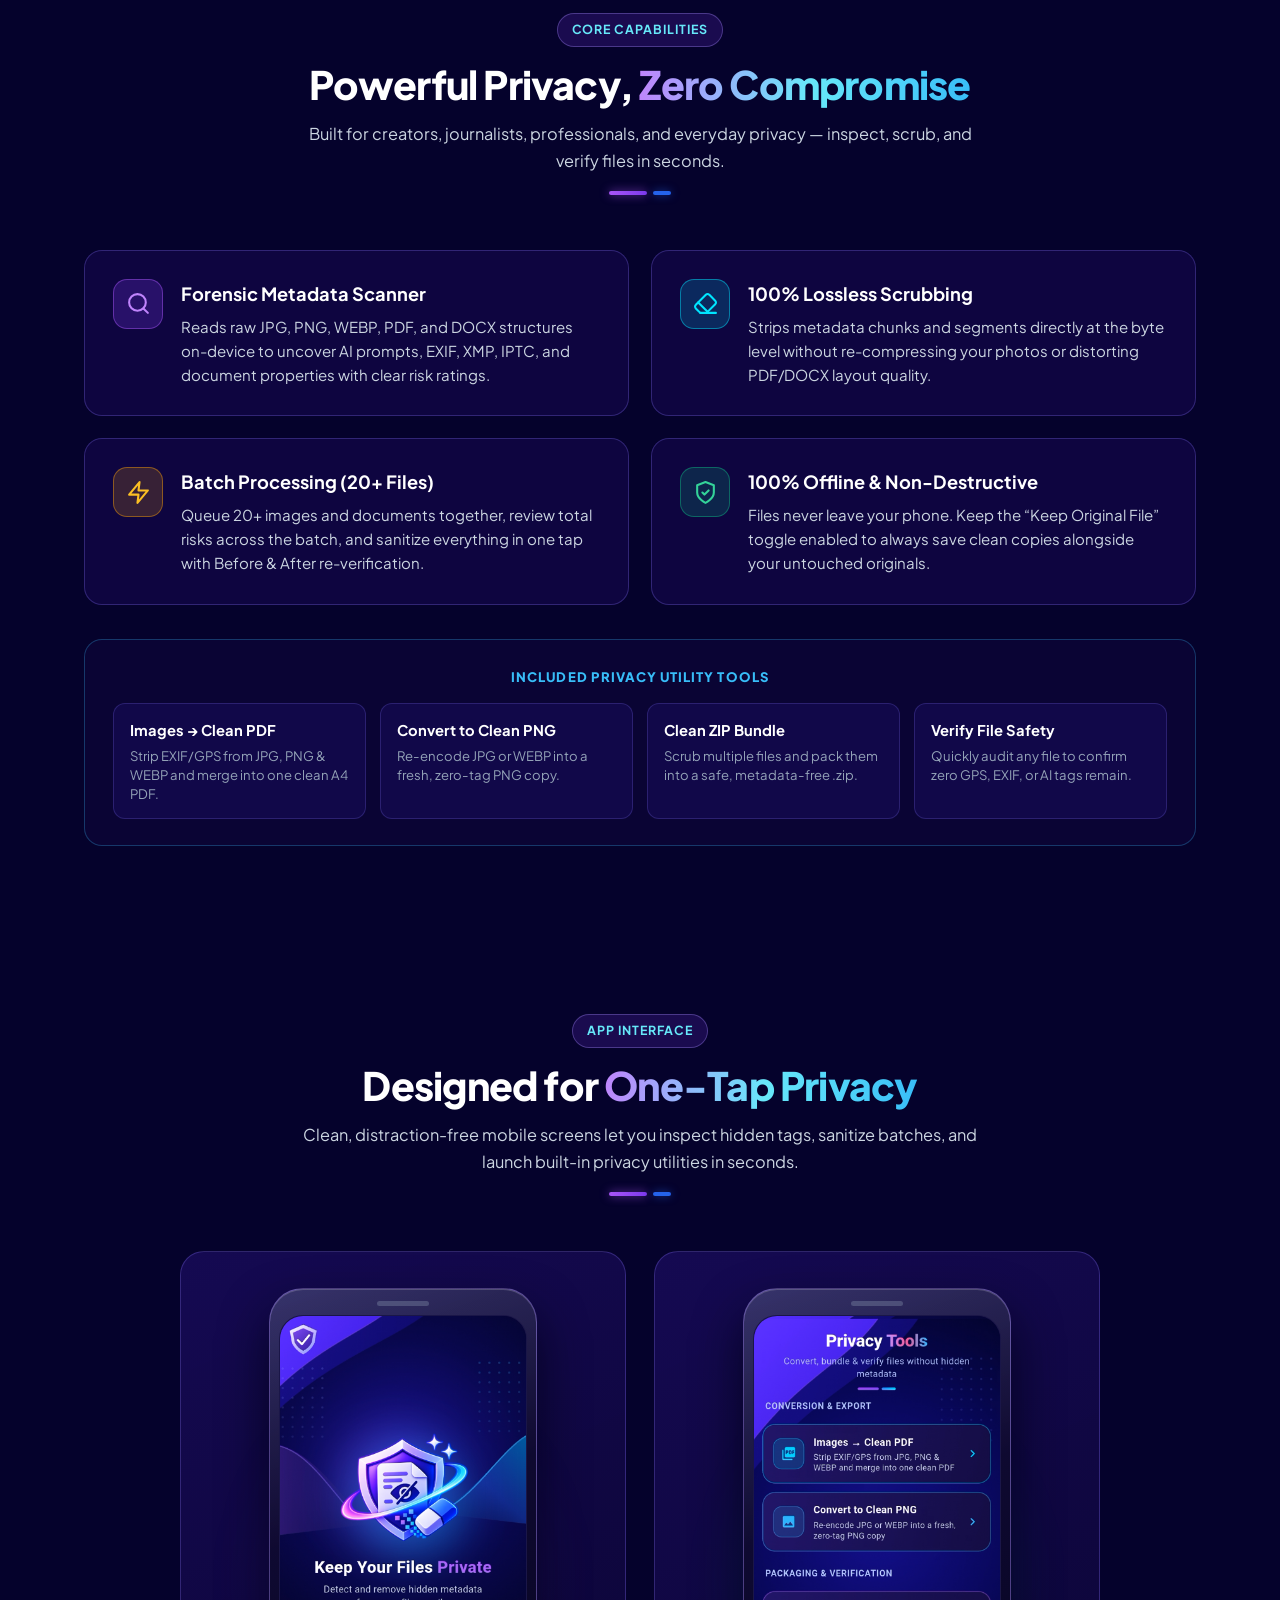
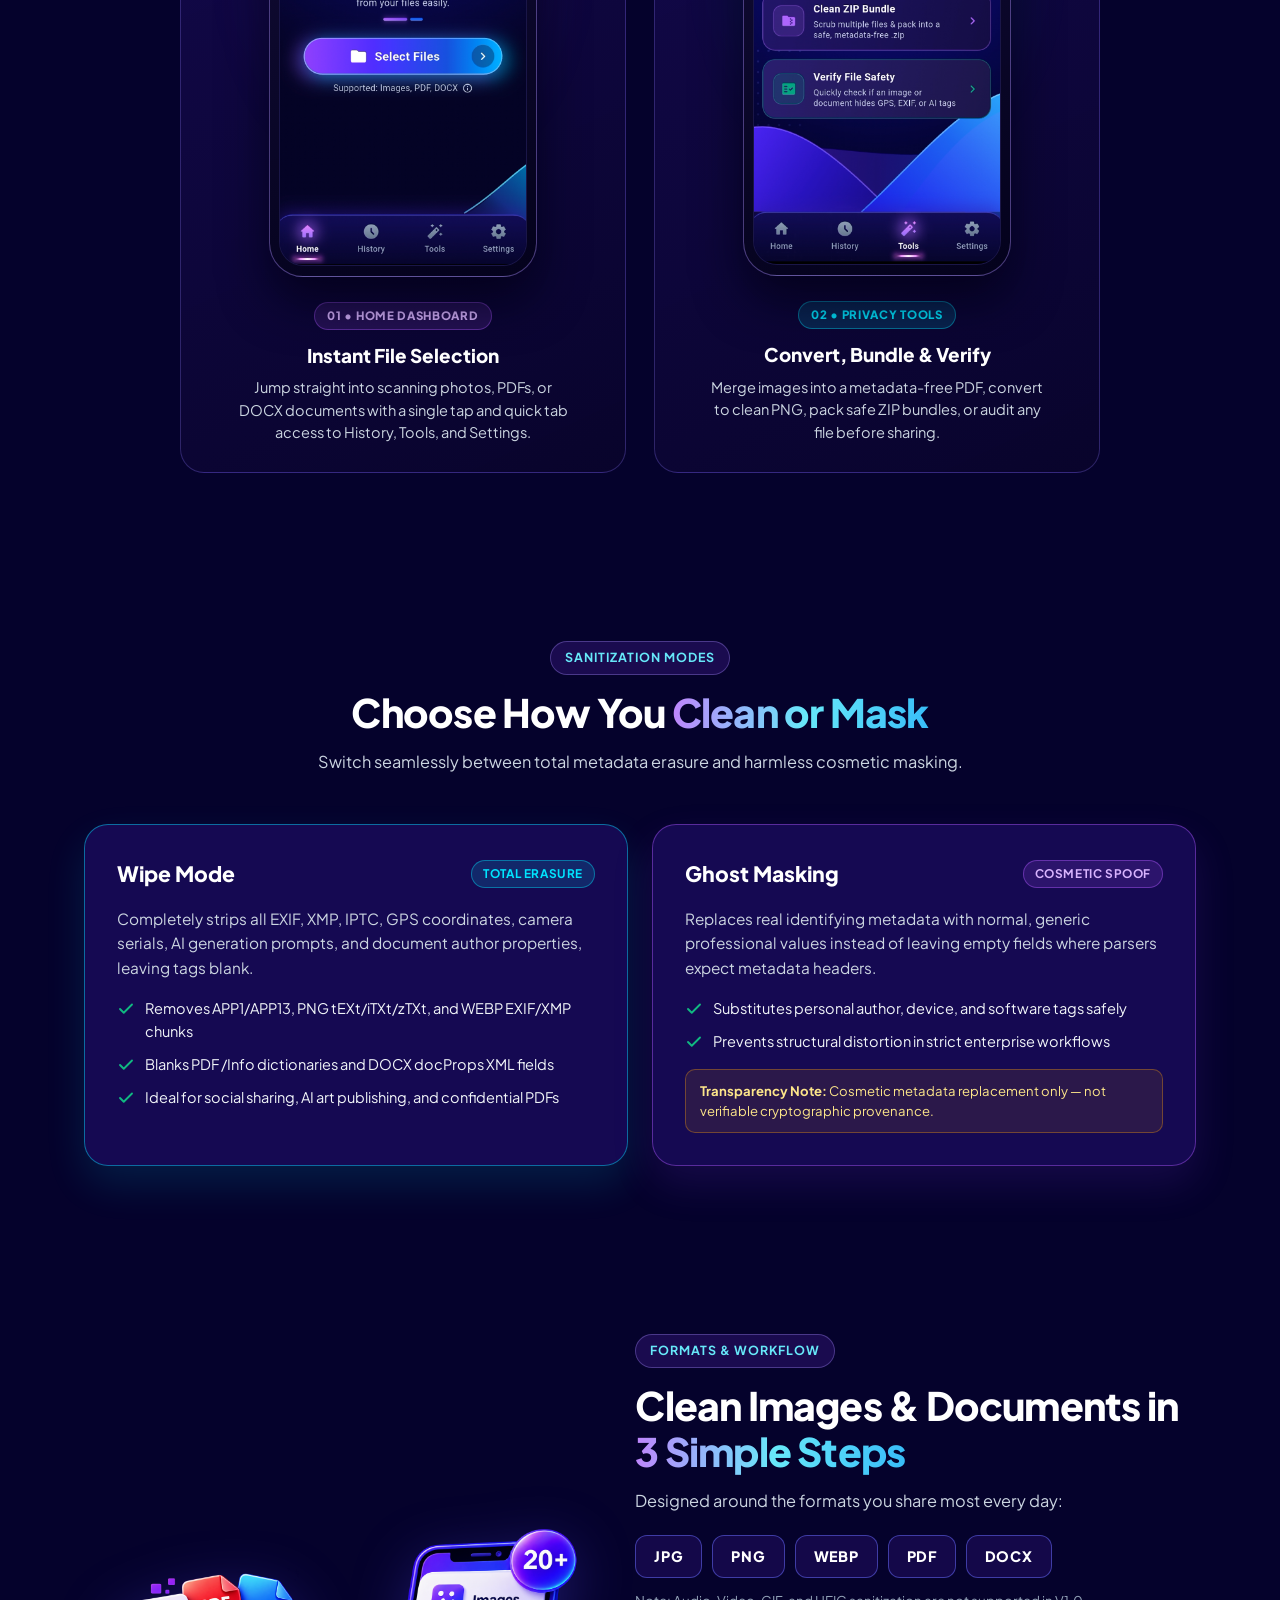
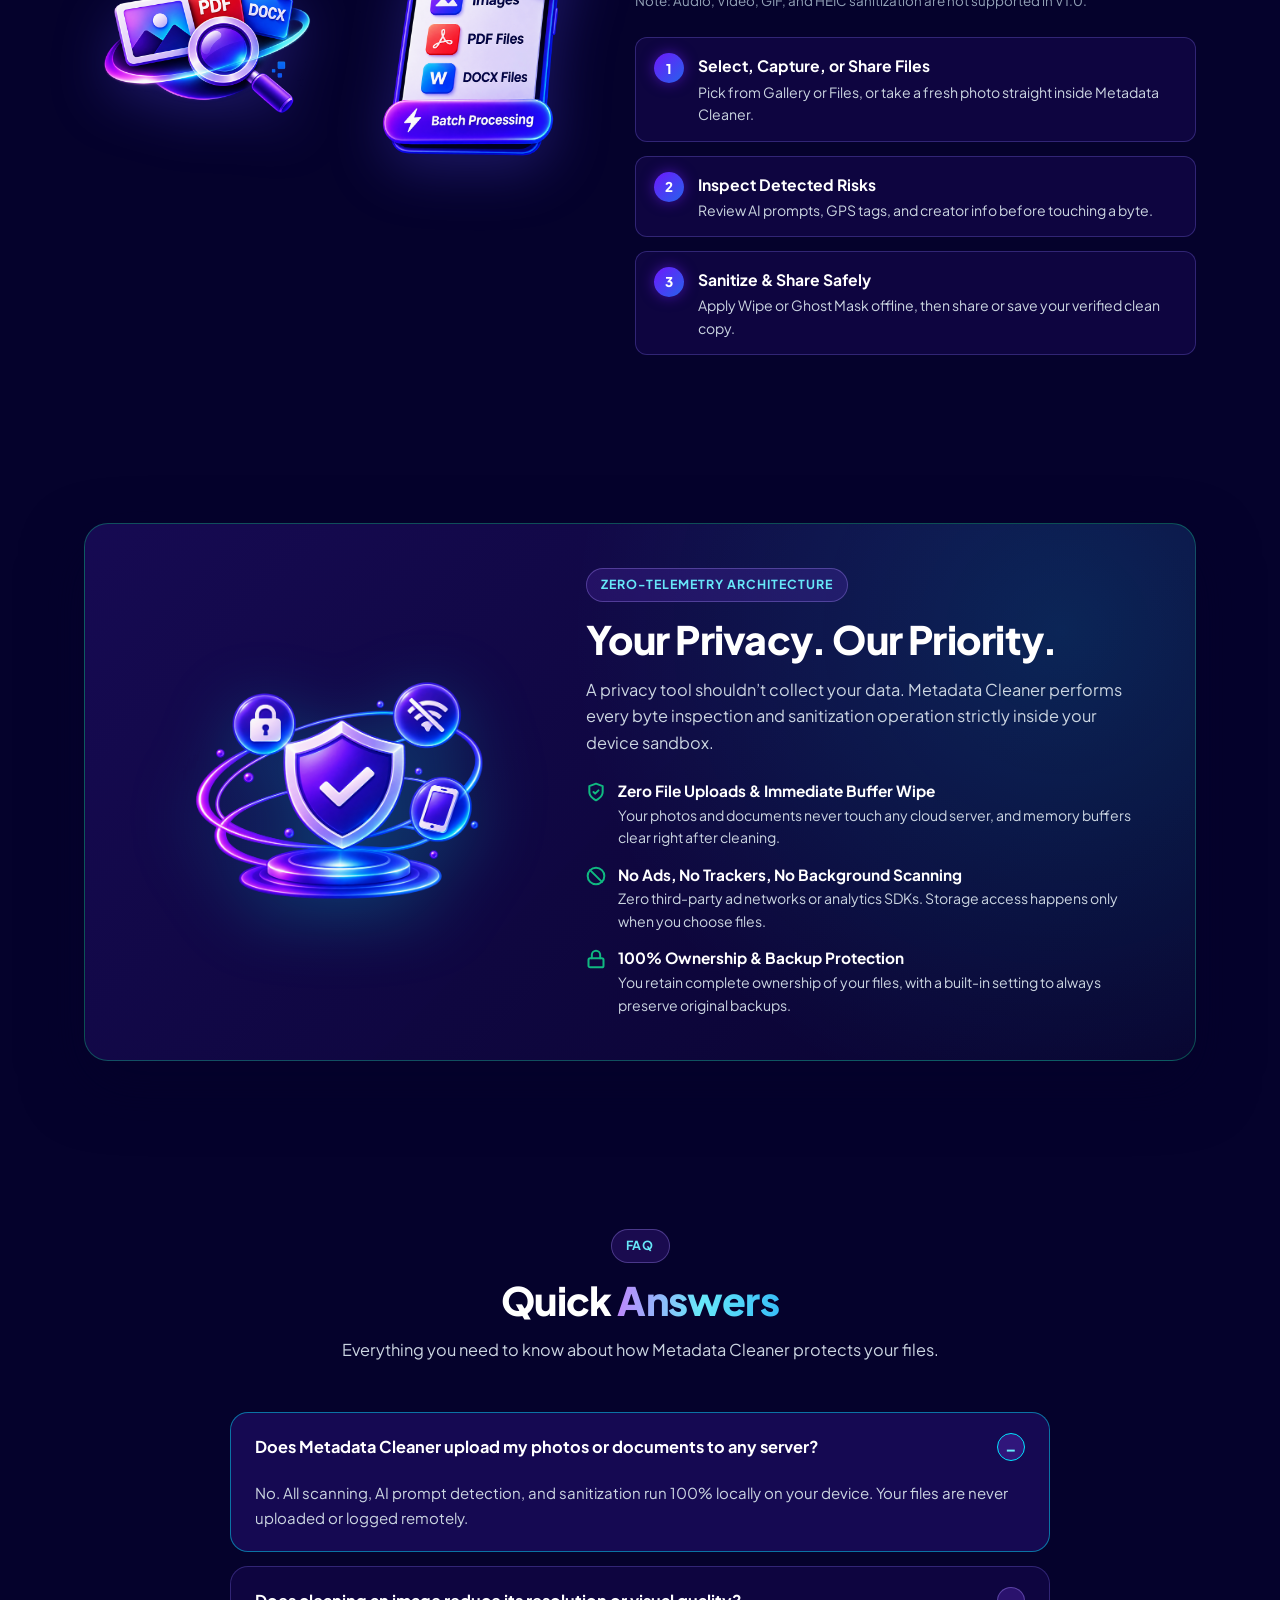
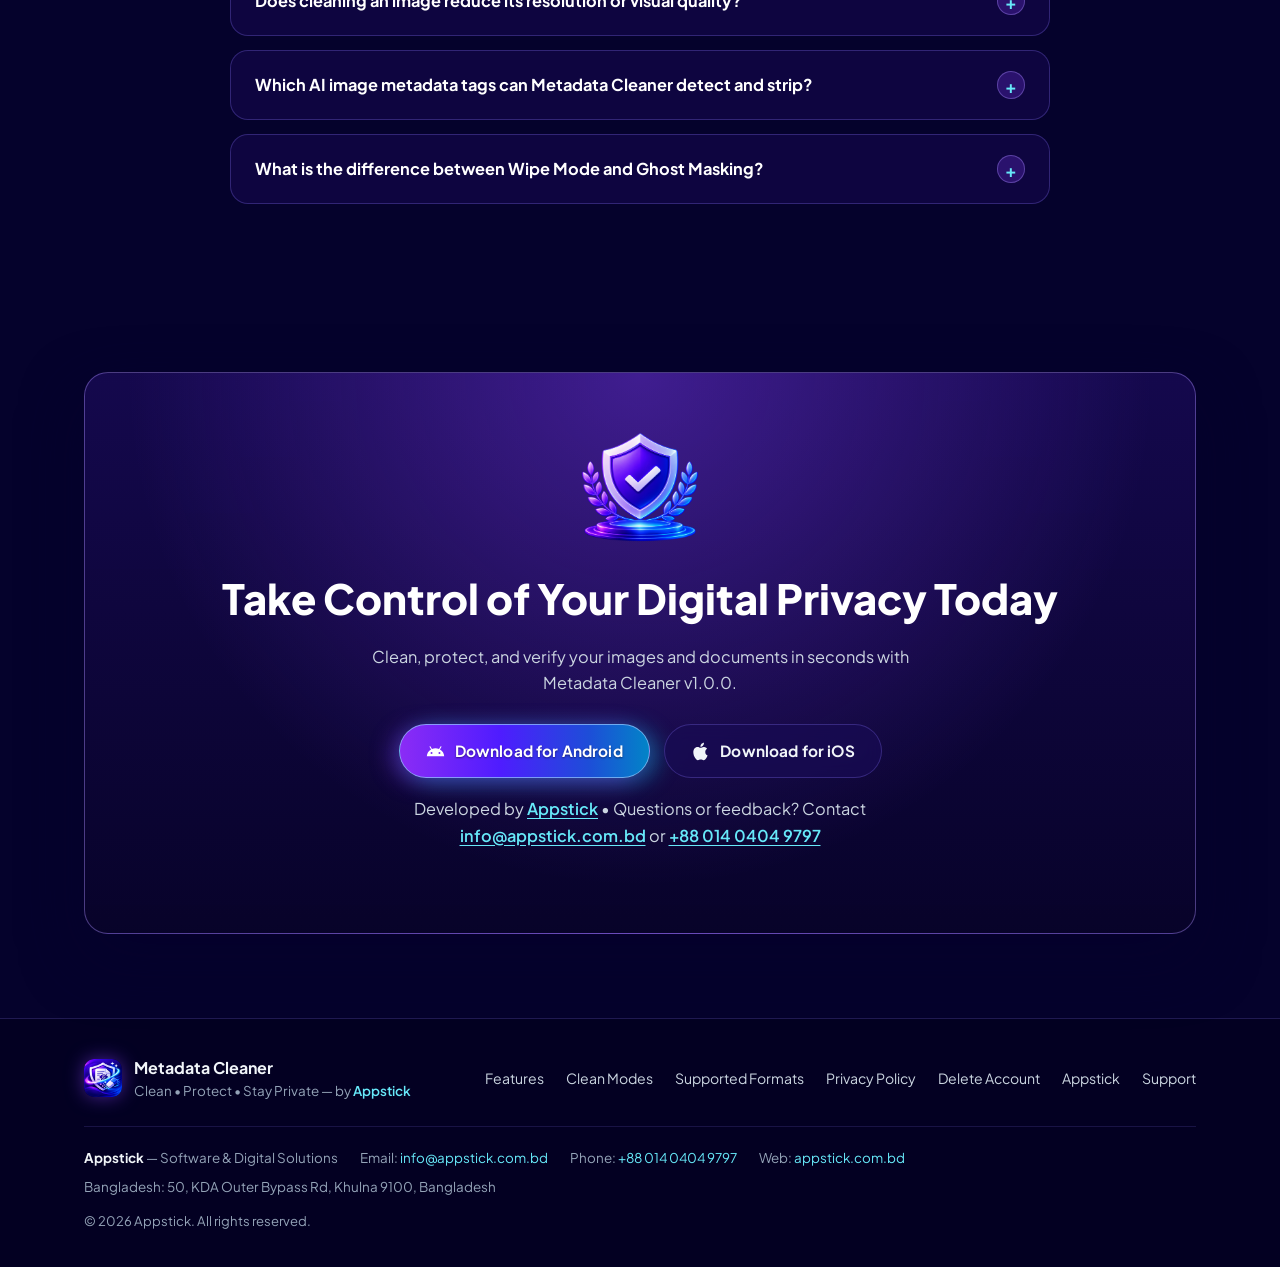
==== commit 5ed84d65: "feat: add privacy policy and account deletion pages to frontend" ====
--- a/index.html
+++ b/index.html
@@ -647,7 +647,8 @@
           <li><a href="#features">Features</a></li>
           <li><a href="#modes">Clean Modes</a></li>
           <li><a href="#formats">Supported Formats</a></li>
-          <li><a href="#privacy">Privacy Guarantee</a></li>
+          <li><a href="privacy.html">Privacy Policy</a></li>
+          <li><a href="delete-account.html">Delete Account</a></li>
           <li><a href="https://appstick.com.bd/" target="_blank" rel="noopener noreferrer">Appstick</a></li>
           <li><a href="mailto:info@appstick.com.bd">Support</a></li>
         </ul>
--- a/styles.css
+++ b/styles.css
@@ -1248,6 +1248,150 @@
   color: var(--text-dim);
 }
 
+/* 12b. Legal Pages (Privacy Policy & Account Deletion)
+   -------------------------------------------------------------------------- */
+.nav-links a.nav-active {
+  color: var(--neon-cyan);
+  font-weight: 700;
+}
+
+.legal-page {
+  padding: 56px 0 84px;
+}
+
+.legal-container {
+  max-width: 880px;
+}
+
+.legal-hero {
+  margin-bottom: 34px;
+}
+
+.legal-meta {
+  margin-top: 10px;
+  font-size: 0.92rem;
+  color: var(--text-dim);
+}
+
+.legal-meta code,
+.legal-card code {
+  padding: 2px 7px;
+  border-radius: 6px;
+  background: rgba(124, 58, 237, 0.22);
+  border: 1px solid rgba(167, 139, 250, 0.3);
+  color: var(--cyan-light);
+  font-size: 0.86em;
+}
+
+.legal-highlight {
+  margin-top: 20px;
+  padding: 18px 22px;
+  border-radius: var(--radius-md);
+  background: rgba(16, 185, 129, 0.12);
+  border: 1px solid rgba(16, 185, 129, 0.42);
+  color: var(--text-light);
+  font-size: 0.96rem;
+}
+
+.legal-highlight strong {
+  color: #6ee7b7;
+}
+
+.legal-sections {
+  display: flex;
+  flex-direction: column;
+  gap: 18px;
+}
+
+.legal-card {
+  display: flex;
+  gap: 18px;
+  padding: 26px;
+  border-radius: var(--radius-md);
+  background: var(--surface-card);
+  border: 1px solid var(--border-subtle);
+}
+
+.legal-num {
+  width: 36px;
+  height: 36px;
+  border-radius: 50%;
+  background: linear-gradient(135deg, var(--electric-violet), var(--electric-blue));
+  color: var(--text-white);
+  font-weight: 800;
+  font-size: 0.95rem;
+  display: grid;
+  place-items: center;
+  flex-shrink: 0;
+  margin-top: 2px;
+}
+
+.legal-card h2 {
+  font-size: 1.2rem;
+  font-weight: 700;
+  color: var(--text-white);
+  margin-bottom: 8px;
+}
+
+.legal-card p {
+  color: var(--text-muted);
+  font-size: 0.95rem;
+  line-height: 1.65;
+}
+
+.legal-list {
+  margin-top: 10px;
+  padding-left: 18px;
+  list-style: disc;
+  color: var(--text-muted);
+  font-size: 0.94rem;
+  display: flex;
+  flex-direction: column;
+  gap: 6px;
+}
+
+.legal-steps {
+  margin-top: 10px;
+  padding-left: 20px;
+  color: var(--text-light);
+  font-size: 0.95rem;
+  display: flex;
+  flex-direction: column;
+  gap: 7px;
+}
+
+.legal-inline-link {
+  color: var(--cyan-light);
+  font-weight: 600;
+  text-decoration: underline;
+  text-underline-offset: 3px;
+}
+
+.legal-inline-link:hover {
+  color: var(--neon-cyan);
+}
+
+.legal-action-row {
+  margin-top: 16px;
+  display: flex;
+  flex-wrap: wrap;
+  align-items: center;
+  gap: 14px;
+}
+
+.legal-email-note {
+  font-size: 0.9rem;
+  color: var(--text-dim);
+}
+
+@media (max-width: 640px) {
+  .legal-card {
+    flex-direction: column;
+    padding: 20px;
+    gap: 12px;
+  }
+}
+
 /* 13. Responsive Breakpoints & Reduced Motion
    -------------------------------------------------------------------------- */
 @media (max-width: 960px) {
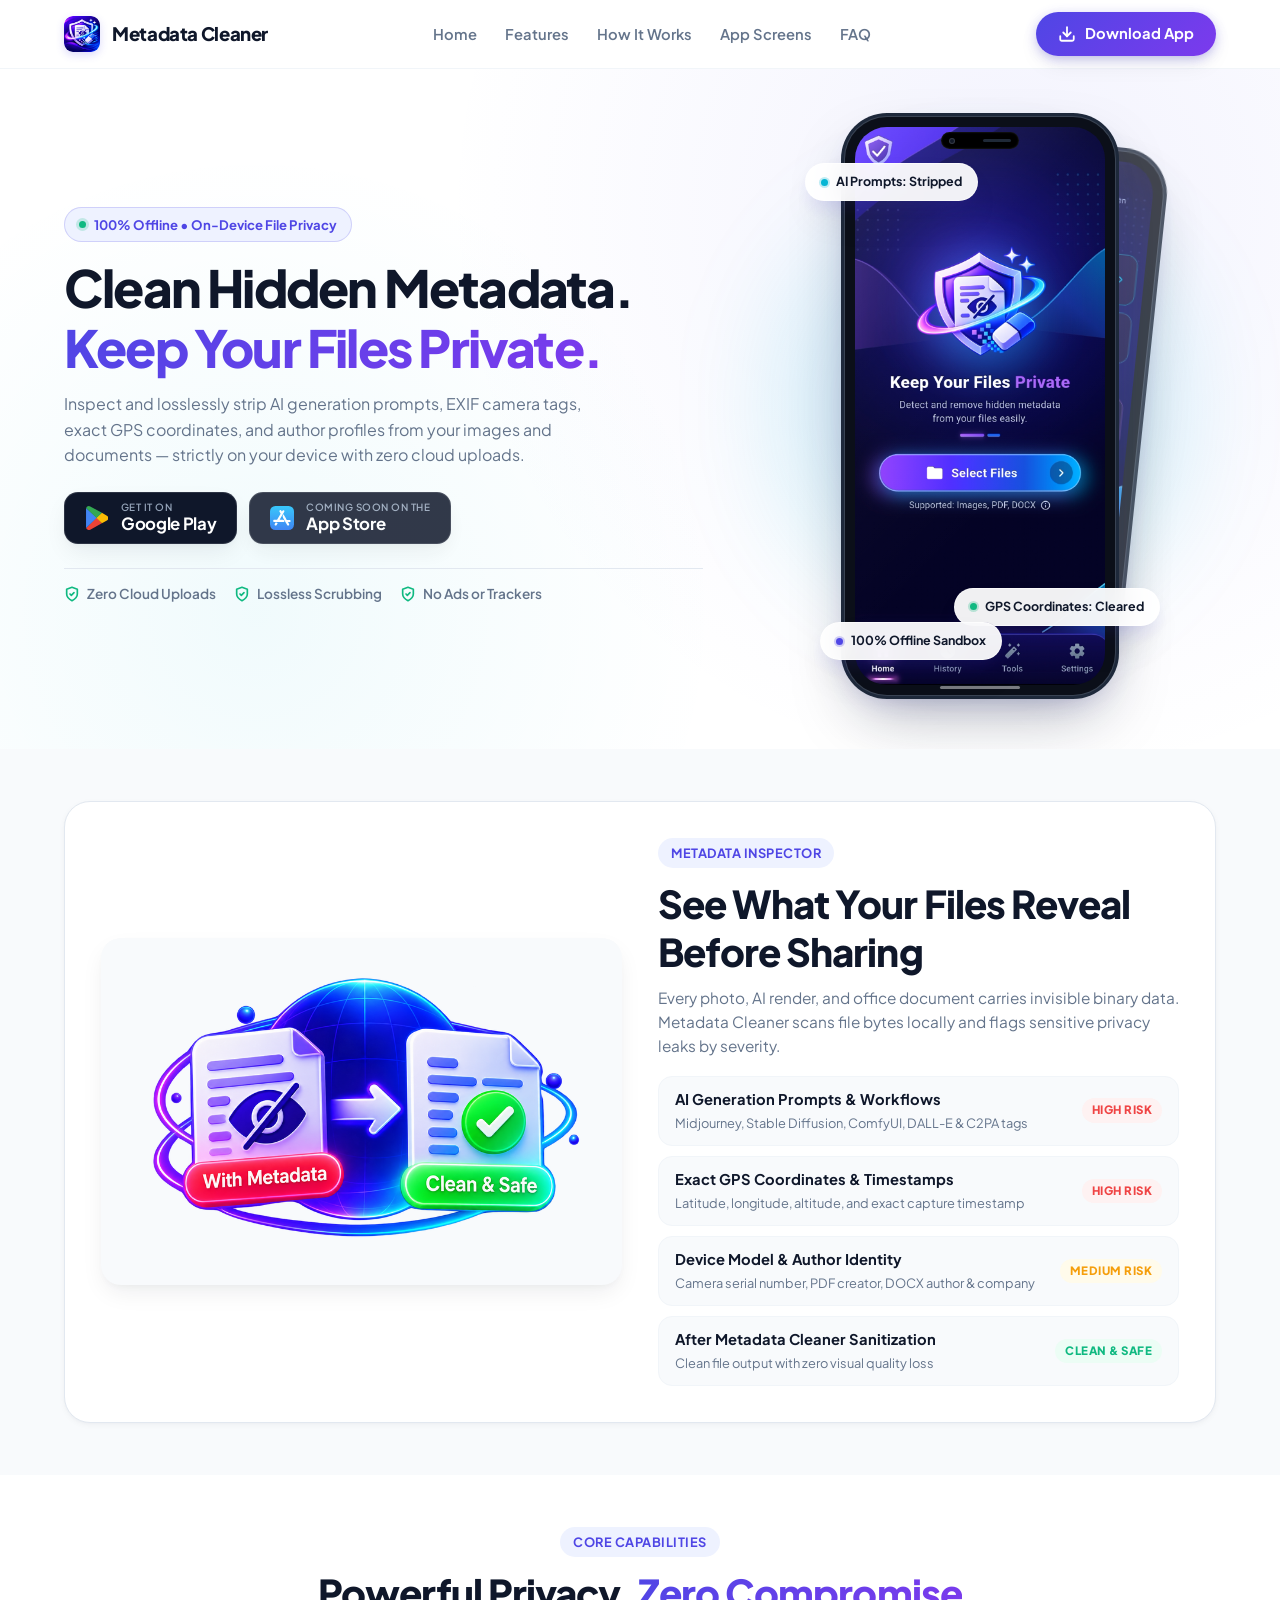
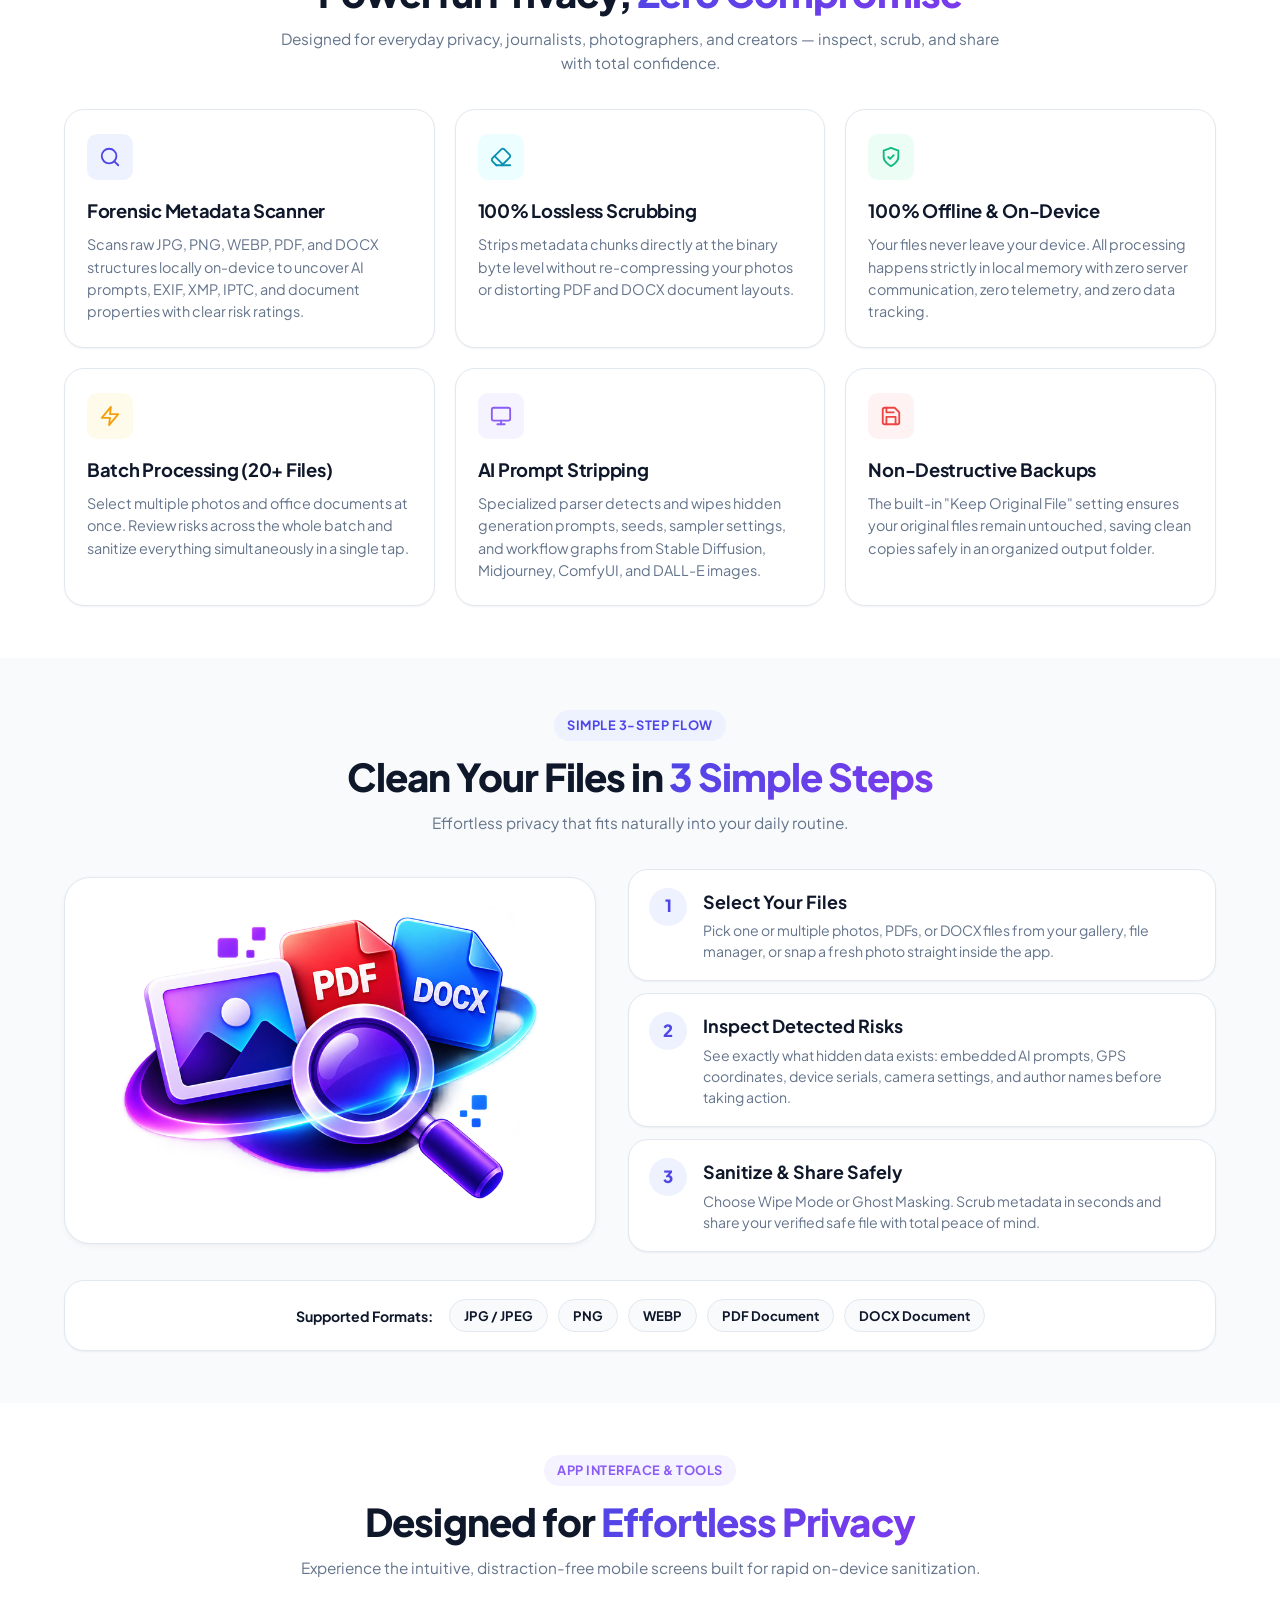
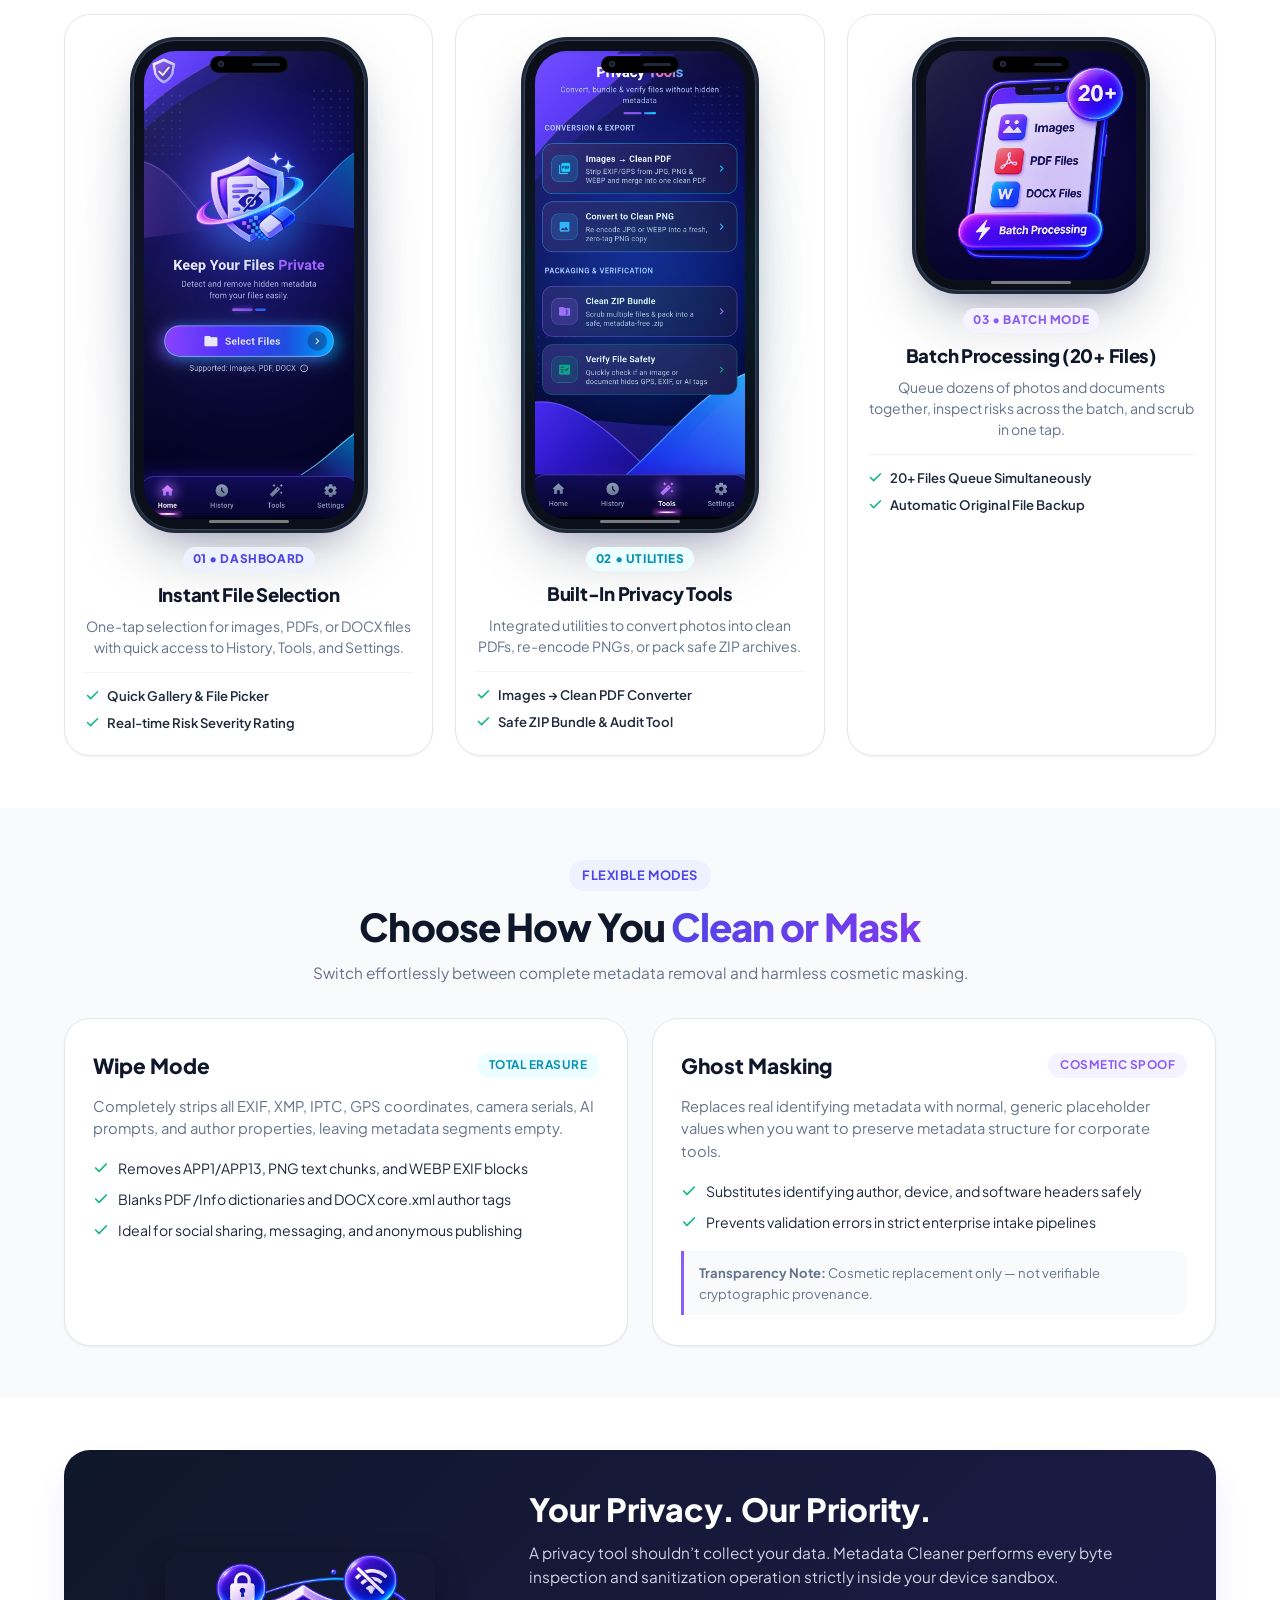
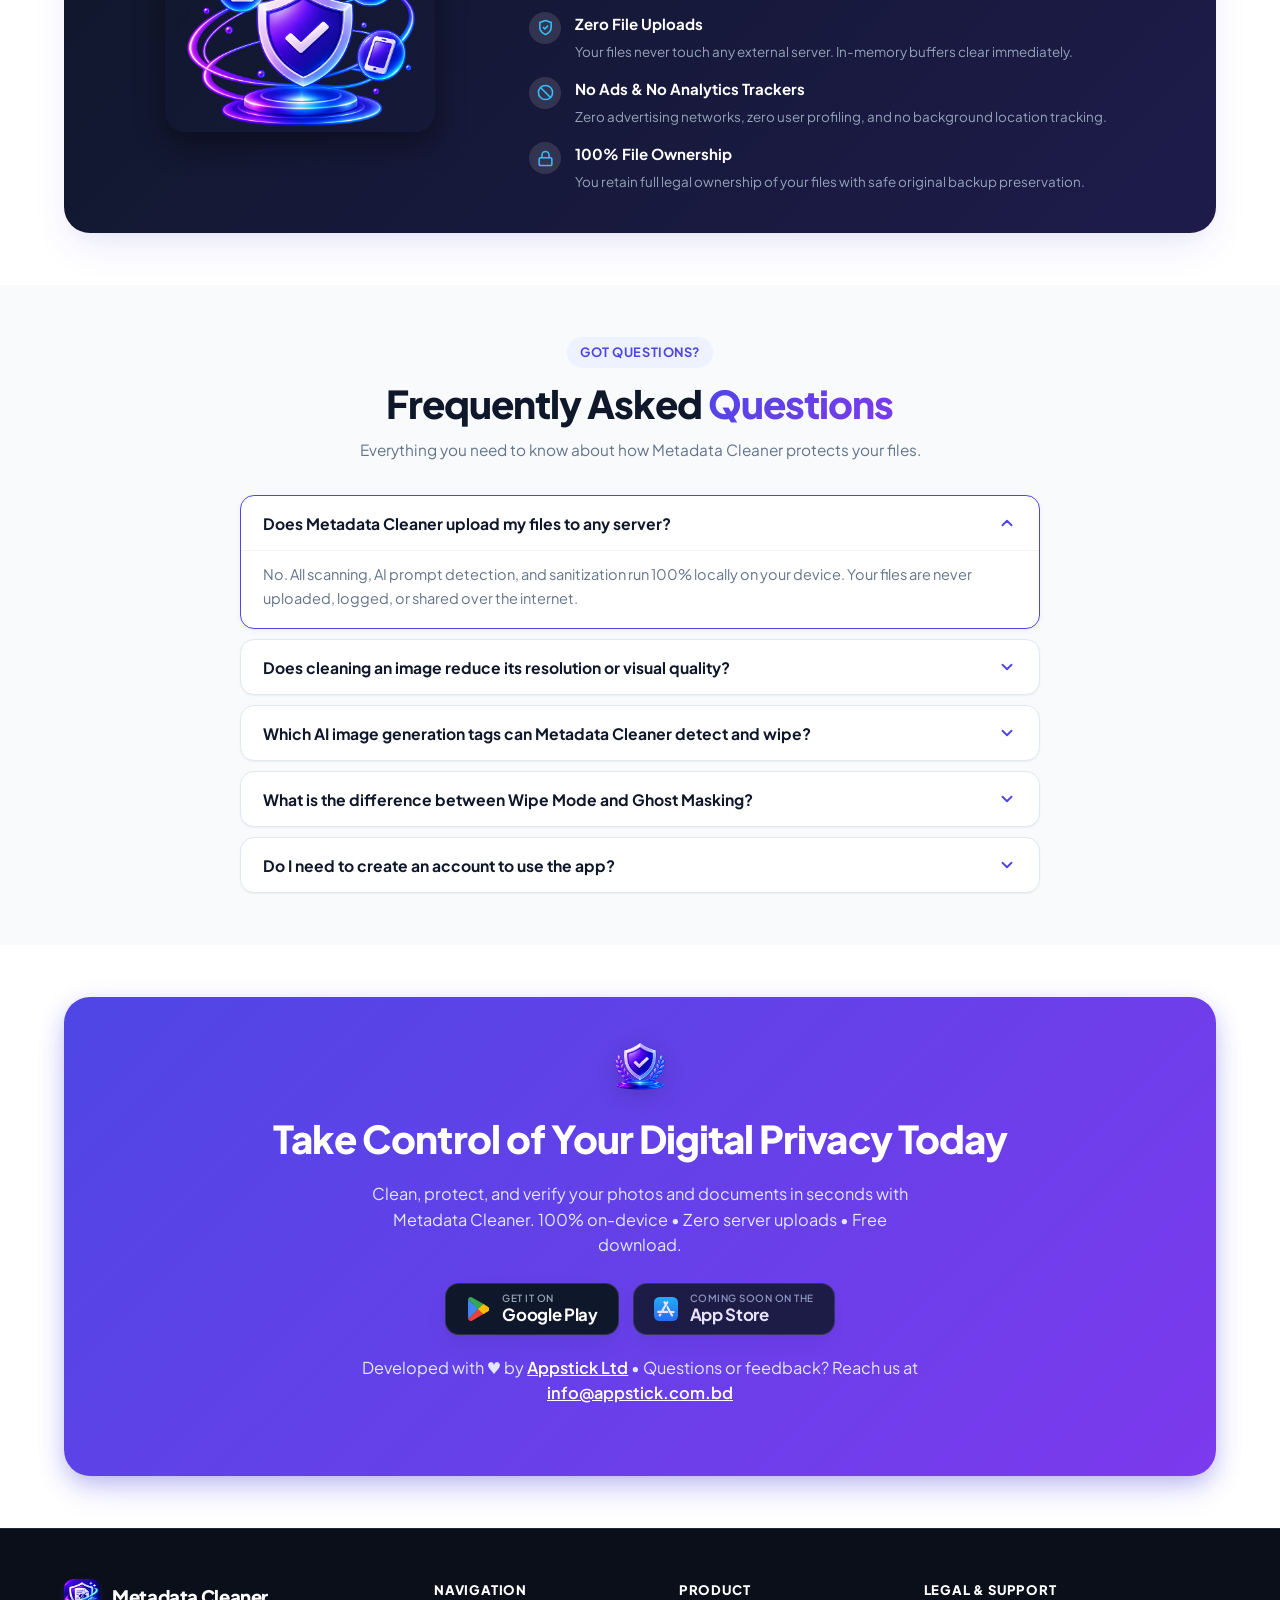
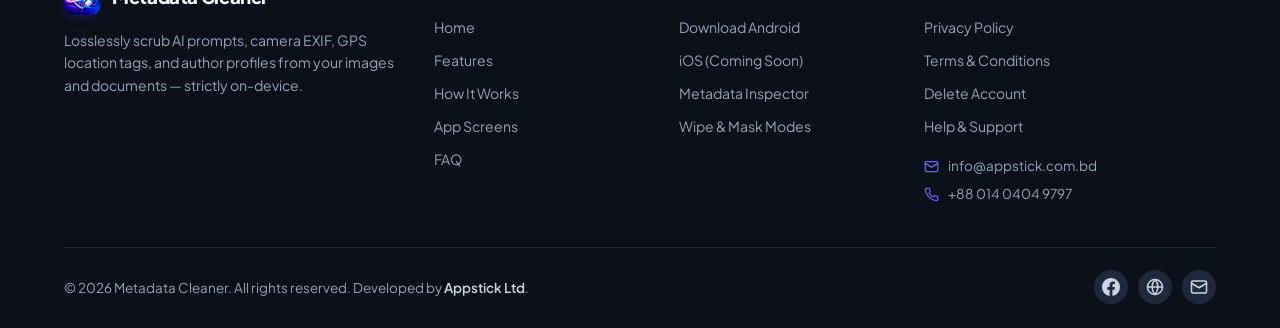
==== commit 2d96fffb: "feat: add landing page redesign, legal documents, and SVG assets" ====
--- a/index.html
+++ b/index.html
@@ -7,7 +7,7 @@
   <title>Metadata Cleaner — AI Metadata &amp; Document Privacy Sanitizer</title>
   <meta name="description"
     content="Metadata Cleaner: losslessly inspect, strip, or mask AI generation prompts, EXIF, GPS coordinates, and hidden author tags from JPG, PNG, WEBP, PDF, and DOCX files — 100% on-device." />
-  <meta name="theme-color" content="#05022C" />
+  <meta name="theme-color" content="#4F46E5" />
   <link rel="icon" type="image/png" href="assets/favicon.png" />
   <link rel="preconnect" href="https://fonts.googleapis.com" />
   <link rel="preconnect" href="https://fonts.gstatic.com" crossorigin />
@@ -22,133 +22,224 @@
        Header / Navigation
        ===================================================================== -->
   <header class="site-header">
-    <div class="container nav-wrap">
-      <a href="#top" class="brand">
-        <img src="assets/logo.png" alt="Metadata Cleaner logo" class="brand-logo" width="38" height="38" />
-        <span>Metadata Cleaner</span>
-      </a>
-
-      <input type="checkbox" id="nav-toggle" class="nav-toggle" aria-label="Toggle navigation menu" />
-      <label for="nav-toggle" class="nav-toggle-btn" aria-label="Toggle navigation menu">
-        <span></span>
-        <span></span>
-        <span></span>
-      </label>
-
-      <nav class="nav-menu" aria-label="Primary Navigation">
-        <ul class="nav-links">
-          <li><a href="#features">Features</a></li>
-          <li><a href="#preview">App Preview</a></li>
-          <li><a href="#modes">Clean Modes</a></li>
-          <li><a href="#formats">Formats</a></li>
-          <li><a href="#privacy">Privacy</a></li>
-          <li><a href="#faq">FAQ</a></li>
+    <div class="container">
+      <nav class="navbar" aria-label="Main Navigation">
+        <a href="#top" class="brand-logo" aria-label="Metadata Cleaner Home">
+          <img src="assets/logo.png" alt="Metadata Cleaner Logo" class="brand-icon" width="38" height="38" />
+          <span class="brand-name">Metadata Cleaner</span>
+        </a>
+
+        <ul class="nav-menu">
+          <li><a href="#top" class="nav-link active">Home</a></li>
+          <li><a href="#features" class="nav-link">Features</a></li>
+          <li><a href="#how-it-works" class="nav-link">How It Works</a></li>
+          <li><a href="#screens" class="nav-link">App Screens</a></li>
+          <li><a href="#faq" class="nav-link">FAQ</a></li>
         </ul>
-        <a href="#download" class="btn btn-primary btn-sm">Get the App</a>
+
+        <div class="header-actions">
+          <a href="#download" class="btn-primary">
+            <svg width="18" height="18" viewBox="0 0 24 24" fill="none" stroke="currentColor" stroke-width="2.4"
+              stroke-linecap="round" stroke-linejoin="round" aria-hidden="true">
+              <path d="M21 15v4a2 2 0 0 1-2 2H5a2 2 0 0 1-2-2v-4"></path>
+              <polyline points="7 10 12 15 17 10"></polyline>
+              <line x1="12" y1="15" x2="12" y2="3"></line>
+            </svg>
+            <span>Download App</span>
+          </a>
+
+          <button class="mobile-nav-toggle" aria-label="Toggle mobile menu">
+            <span></span>
+            <span></span>
+            <span></span>
+          </button>
+        </div>
       </nav>
     </div>
   </header>
 
   <main>
     <!-- ===================================================================
-         Hero Section
+         Hero Section (Layered Dual-Screen Mockup)
          =================================================================== -->
-    <section class="hero">
+    <section class="hero-section">
       <div class="container hero-grid">
-        <div class="hero-copy">
+        <div class="hero-content">
+          <div class="hero-badge">
+            <span class="hero-badge-dot"></span>
+            <span>100% Offline &bull; On-Device File Privacy</span>
+          </div>
+
           <h1 class="hero-title">
-            Keep Your Files <span class="text-gradient">Private.</span>
+            Clean Hidden Metadata. <span class="text-gradient">Keep Your Files Private.</span>
           </h1>
 
           <p class="hero-subtitle">
-            <strong>Metadata Cleaner</strong> is an AI Metadata &amp; Document Privacy app.
-            Inspect and losslessly scrub AI generation prompts, EXIF camera serials,
-            GPS coordinates, and hidden author tags from your images and documents &mdash;
-            strictly on your device.
+            Inspect and losslessly strip AI generation prompts, EXIF camera tags,
+            exact GPS coordinates, and author profiles from your images and documents &mdash;
+            strictly on your device with zero cloud uploads.
           </p>
 
           <div class="hero-actions">
-            <a href="#download" class="btn btn-primary">
-              <svg viewBox="0 0 24 24" fill="none" stroke="currentColor" stroke-width="2.2" stroke-linecap="round"
-                stroke-linejoin="round" aria-hidden="true">
-                <path d="M12 3v12" />
-                <path d="m7 10 5 5 5-5" />
-                <path d="M5 20h14" />
-              </svg>
-              Download Metadata Cleaner
-            </a>
-            <a href="#features" class="btn btn-secondary">
-              Explore Features
-            </a>
-          </div>
-        </div>
-
+            <div class="store-buttons">
+              <!-- Google Play Store Button -->
+              <a href="#download" class="store-btn" aria-label="Download on Google Play">
+                <span class="store-btn-icon">
+                  <img src="assets/google-play.svg" alt="Google Play" width="26" height="26" />
+                </span>
+                <div class="store-btn-text">
+                  <span class="store-btn-sub">GET IT ON</span>
+                  <span class="store-btn-main">Google Play</span>
+                </div>
+              </a>
+
+              <!-- App Store Button (Coming Soon) -->
+              <div class="store-btn store-btn-soon" aria-label="App Store version coming soon">
+                <span class="store-btn-icon">
+                  <img src="assets/app-store.svg" alt="App Store" width="26" height="26" />
+                </span>
+                <div class="store-btn-text">
+                  <span class="store-btn-sub">Coming soon on the</span>
+                  <span class="store-btn-main">App Store</span>
+                </div>
+              </div>
+            </div>
+          </div>
+
+          <div class="hero-trust">
+            <div class="trust-item">
+              <svg class="trust-icon" viewBox="0 0 24 24" fill="none" stroke="currentColor" stroke-width="2.5"
+                stroke-linecap="round" stroke-linejoin="round" aria-hidden="true">
+                <path d="M12 22s8-4 8-10V5l-8-3-8 3v7c0 6 8 10 8 10Z" />
+                <path d="m9 12 2 2 4-4" />
+              </svg>
+              <span>Zero Cloud Uploads</span>
+            </div>
+
+            <div class="trust-item">
+              <svg class="trust-icon" viewBox="0 0 24 24" fill="none" stroke="currentColor" stroke-width="2.5"
+                stroke-linecap="round" stroke-linejoin="round" aria-hidden="true">
+                <path d="M12 22s8-4 8-10V5l-8-3-8 3v7c0 6 8 10 8 10Z" />
+                <path d="m9 12 2 2 4-4" />
+              </svg>
+              <span>Lossless Scrubbing</span>
+            </div>
+
+            <div class="trust-item">
+              <svg class="trust-icon" viewBox="0 0 24 24" fill="none" stroke="currentColor" stroke-width="2.5"
+                stroke-linecap="round" stroke-linejoin="round" aria-hidden="true">
+                <path d="M12 22s8-4 8-10V5l-8-3-8 3v7c0 6 8 10 8 10Z" />
+                <path d="m9 12 2 2 4-4" />
+              </svg>
+              <span>No Ads or Trackers</span>
+            </div>
+          </div>
+        </div>
+
+        <!-- Enhanced Hero Phone Showcase -->
         <div class="hero-visual">
-          <div class="hero-glow" aria-hidden="true"></div>
-          <img src="assets/hero-shield.png" alt="Metadata Cleaner 3D privacy shield erasing hidden metadata pixels"
-            class="hero-shield-img" width="920" height="613" />
-          <div class="cyber-pedestal" aria-hidden="true"></div>
-
-          <div class="hero-chips">
-            <span class="floating-chip"><span class="chip-dot chip-dot--cyan"></span>AI Prompts: Stripped</span>
-            <span class="floating-chip"><span class="chip-dot chip-dot--emerald"></span>GPS Coordinates: Cleared</span>
-            <span class="floating-chip"><span class="chip-dot chip-dot--lavender"></span>PDF &amp; DOCX: Clean</span>
+          <div class="hero-ambient-glow" aria-hidden="true"></div>
+
+          <div class="hero-showcase-container">
+            <!-- Floating Chips -->
+            <div class="floating-chip floating-chip--top-left">
+              <span class="chip-dot chip-dot--cyan"></span>
+              <span>AI Prompts: Stripped</span>
+            </div>
+
+            <div class="floating-chip floating-chip--bottom-right">
+              <span class="chip-dot chip-dot--emerald"></span>
+              <span>GPS Coordinates: Cleared</span>
+            </div>
+
+            <div class="floating-chip floating-chip--bottom-left">
+              <span class="chip-dot chip-dot--indigo"></span>
+              <span>100% Offline Sandbox</span>
+            </div>
+
+            <!-- Layered Secondary Phone (Peeking behind) -->
+            <div class="hero-layered-phone">
+              <div class="phone-device">
+                <div class="phone-dynamic-island">
+                  <div class="phone-camera-lens"></div>
+                  <div class="phone-speaker-bar"></div>
+                </div>
+                <div class="phone-screen-display">
+                  <img src="assets/screen-tools.png" alt="Privacy tools preview" width="390" height="869" />
+                </div>
+                <div class="phone-home-indicator"></div>
+              </div>
+            </div>
+
+            <!-- Primary Foreground Phone -->
+            <div class="hero-primary-phone">
+              <div class="phone-device">
+                <div class="phone-dynamic-island">
+                  <div class="phone-camera-lens"></div>
+                  <div class="phone-speaker-bar"></div>
+                </div>
+                <div class="phone-screen-display">
+                  <img src="assets/screen-home.png"
+                    alt="Metadata Cleaner mobile home screen showing simple clean interface" width="389" height="868"
+                    priority />
+                </div>
+                <div class="phone-home-indicator"></div>
+              </div>
+            </div>
           </div>
         </div>
       </div>
     </section>
 
     <!-- ===================================================================
-         Before & After / What Hidden Metadata Leaks
+         Before & After Showcase / Leak Inspector
          =================================================================== -->
-    <section class="section section--compact" id="inspector">
+    <section class="section-padding section-alt" id="inspector">
       <div class="container">
-        <div class="showcase-card">
+        <div class="showcase-grid">
           <div class="showcase-media">
             <img src="assets/clean-compare.png"
-              alt="Comparison of a document with hidden metadata versus a clean and safe sanitized file" width="880"
-              height="586" />
+              alt="Comparison showing a file with hidden metadata versus sanitized file" width="880" height="586"
+              loading="lazy" />
           </div>
 
           <div>
-            <span class="eyebrow">Metadata Inspector</span>
-            <h2 class="section-title">See What Your Files Reveal Before You Share</h2>
+            <div class="badge-tag">Metadata Inspector</div>
+            <h2 class="section-title">See What Your Files Reveal Before Sharing</h2>
             <p class="section-subtitle">
-              Every photo, AI render, and office document carries invisible binary tags.
-              Metadata Cleaner scans raw file bytes locally and flags privacy risks by severity.
+              Every photo, AI render, and office document carries invisible binary data.
+              Metadata Cleaner scans file bytes locally and flags sensitive privacy leaks by severity.
             </p>
 
             <div class="risk-list">
-              <div class="risk-row">
-                <div class="risk-info">
+              <div class="risk-item">
+                <div class="risk-item-info">
                   <strong>AI Generation Prompts &amp; Workflows</strong>
-                  <span>Stable Diffusion, ComfyUI, Midjourney, DALL-E, ChatGPT, Firefly, NovelAI, InvokeAI &amp; C2PA
-                    tags</span>
+                  <span>Midjourney, Stable Diffusion, ComfyUI, DALL-E &amp; C2PA tags</span>
                 </div>
                 <span class="risk-badge risk-badge--high">High Risk</span>
               </div>
 
-              <div class="risk-row">
-                <div class="risk-info">
-                  <strong>Exact GPS Location &amp; Timestamps</strong>
-                  <span>Latitude, longitude, altitude, and exact capture timestamps in EXIF/XMP</span>
+              <div class="risk-item">
+                <div class="risk-item-info">
+                  <strong>Exact GPS Coordinates &amp; Timestamps</strong>
+                  <span>Latitude, longitude, altitude, and exact capture timestamp</span>
                 </div>
                 <span class="risk-badge risk-badge--high">High Risk</span>
               </div>
 
-              <div class="risk-row">
-                <div class="risk-info">
-                  <strong>Device Serial &amp; Author Identity</strong>
-                  <span>Camera model, serial number, PDF /Creator &amp; /Producer, DOCX core.xml author &amp;
-                    company</span>
+              <div class="risk-item">
+                <div class="risk-item-info">
+                  <strong>Device Model &amp; Author Identity</strong>
+                  <span>Camera serial number, PDF creator, DOCX author &amp; company</span>
                 </div>
                 <span class="risk-badge risk-badge--med">Medium Risk</span>
               </div>
 
-              <div class="risk-row">
-                <div class="risk-info">
+              <div class="risk-item">
+                <div class="risk-item-info">
                   <strong>After Metadata Cleaner Sanitization</strong>
-                  <span>Binary-clean output with zero visual degradation and Before &amp; After verification</span>
+                  <span>Clean file output with zero visual quality loss</span>
                 </div>
                 <span class="risk-badge risk-badge--clean">Clean &amp; Safe</span>
               </div>
@@ -159,253 +250,410 @@
     </section>
 
     <!-- ===================================================================
-         Core Features & Privacy Tools
+         Core Features
          =================================================================== -->
-    <section class="section" id="features">
+    <section class="section-padding" id="features">
       <div class="container">
         <div class="section-header">
-          <span class="eyebrow">Core Capabilities</span>
+          <div class="badge-tag">Core Capabilities</div>
           <h2 class="section-title">Powerful Privacy, <span class="text-gradient">Zero Compromise</span></h2>
           <p class="section-subtitle">
-            Built for creators, journalists, professionals, and everyday privacy &mdash; inspect,
-            scrub, and verify files in seconds.
+            Designed for everyday privacy, journalists, photographers, and creators &mdash;
+            inspect, scrub, and share with total confidence.
           </p>
-          <div class="accent-bars" aria-hidden="true"><span></span><span></span></div>
         </div>
 
         <div class="features-grid">
-          <article class="feature-card feature-card--violet">
-            <div class="feature-icon feature-icon--violet" aria-hidden="true">
+          <!-- Feature 1 -->
+          <article class="feature-card">
+            <div class="feature-icon-wrapper feature-icon--indigo">
               <svg viewBox="0 0 24 24" fill="none" stroke="currentColor" stroke-width="2" stroke-linecap="round"
-                stroke-linejoin="round">
+                stroke-linejoin="round" aria-hidden="true">
                 <circle cx="11" cy="11" r="8" />
                 <path d="m21 21-4.3-4.3" />
               </svg>
             </div>
-            <div>
-              <h3>Forensic Metadata Scanner</h3>
-              <p>
-                Reads raw JPG, PNG, WEBP, PDF, and DOCX structures on-device to uncover
-                AI prompts, EXIF, XMP, IPTC, and document properties with clear risk ratings.
-              </p>
-            </div>
-          </article>
-
-          <article class="feature-card feature-card--cyan">
-            <div class="feature-icon feature-icon--cyan" aria-hidden="true">
+            <h3>Forensic Metadata Scanner</h3>
+            <p>
+              Scans raw JPG, PNG, WEBP, PDF, and DOCX structures locally on-device to uncover
+              AI prompts, EXIF, XMP, IPTC, and document properties with clear risk ratings.
+            </p>
+          </article>
+
+          <!-- Feature 2 -->
+          <article class="feature-card">
+            <div class="feature-icon-wrapper feature-icon--cyan">
               <svg viewBox="0 0 24 24" fill="none" stroke="currentColor" stroke-width="2" stroke-linecap="round"
-                stroke-linejoin="round">
+                stroke-linejoin="round" aria-hidden="true">
                 <path d="m7 21-4.3-4.3c-1-1-1-2.5 0-3.4l9.6-9.6c1-1 2.5-1 3.4 0l5.6 5.6c1 1 1 2.5 0 3.4L13 21" />
                 <path d="M22 21H7" />
                 <path d="m5 11 9 9" />
               </svg>
             </div>
-            <div>
-              <h3>100% Lossless Scrubbing</h3>
+            <h3>100% Lossless Scrubbing</h3>
+            <p>
+              Strips metadata chunks directly at the binary byte level without re-compressing
+              your photos or distorting PDF and DOCX document layouts.
+            </p>
+          </article>
+
+          <!-- Feature 3 -->
+          <article class="feature-card">
+            <div class="feature-icon-wrapper feature-icon--emerald">
+              <svg viewBox="0 0 24 24" fill="none" stroke="currentColor" stroke-width="2" stroke-linecap="round"
+                stroke-linejoin="round" aria-hidden="true">
+                <path d="M12 22s8-4 8-10V5l-8-3-8 3v7c0 6 8 10 8 10Z" />
+                <path d="m9 12 2 2 4-4" />
+              </svg>
+            </div>
+            <h3>100% Offline &amp; On-Device</h3>
+            <p>
+              Your files never leave your device. All processing happens strictly in local memory
+              with zero server communication, zero telemetry, and zero data tracking.
+            </p>
+          </article>
+
+          <!-- Feature 4 -->
+          <article class="feature-card">
+            <div class="feature-icon-wrapper feature-icon--amber">
+              <svg viewBox="0 0 24 24" fill="none" stroke="currentColor" stroke-width="2" stroke-linecap="round"
+                stroke-linejoin="round" aria-hidden="true">
+                <polygon points="13 2 3 14 12 14 11 22 21 10 12 10 13 2" />
+              </svg>
+            </div>
+            <h3>Batch Processing (20+ Files)</h3>
+            <p>
+              Select multiple photos and office documents at once. Review risks across the whole
+              batch and sanitize everything simultaneously in a single tap.
+            </p>
+          </article>
+
+          <!-- Feature 5 -->
+          <article class="feature-card">
+            <div class="feature-icon-wrapper feature-icon--purple">
+              <svg viewBox="0 0 24 24" fill="none" stroke="currentColor" stroke-width="2" stroke-linecap="round"
+                stroke-linejoin="round" aria-hidden="true">
+                <rect x="2" y="3" width="20" height="14" rx="2" />
+                <line x1="8" y1="21" x2="16" y2="21" />
+                <line x1="12" y1="17" x2="12" y2="21" />
+              </svg>
+            </div>
+            <h3>AI Prompt Stripping</h3>
+            <p>
+              Specialized parser detects and wipes hidden generation prompts, seeds, sampler settings,
+              and workflow graphs from Stable Diffusion, Midjourney, ComfyUI, and DALL-E images.
+            </p>
+          </article>
+
+          <!-- Feature 6 -->
+          <article class="feature-card">
+            <div class="feature-icon-wrapper feature-icon--rose">
+              <svg viewBox="0 0 24 24" fill="none" stroke="currentColor" stroke-width="2" stroke-linecap="round"
+                stroke-linejoin="round" aria-hidden="true">
+                <path d="M19 21H5a2 2 0 0 1-2-2V5a2 2 0 0 1 2-2h11l5 5v11a2 2 0 0 1-2 2z" />
+                <polyline points="17 21 17 13 7 13 7 21" />
+                <polyline points="7 3 7 8 15 8" />
+              </svg>
+            </div>
+            <h3>Non-Destructive Backups</h3>
+            <p>
+              The built-in "Keep Original File" setting ensures your original files remain
+              untouched, saving clean copies safely in an organized output folder.
+            </p>
+          </article>
+        </div>
+      </div>
+    </section>
+
+    <!-- ===================================================================
+         How It Works (3 Steps with Visual Inspector)
+         =================================================================== -->
+    <section class="section-padding section-alt" id="how-it-works">
+      <div class="container">
+        <div class="section-header">
+          <div class="badge-tag">Simple 3-Step Flow</div>
+          <h2 class="section-title">Clean Your Files in <span class="text-gradient">3 Simple Steps</span></h2>
+          <p class="section-subtitle">
+            Effortless privacy that fits naturally into your daily routine.
+          </p>
+        </div>
+
+        <div class="workflow-layout">
+          <!-- Left Visual Card -->
+          <div class="workflow-visual-card">
+            <img src="assets/find-metadata.png" alt="Inspection of files and metadata" width="820" height="546"
+              loading="lazy" />
+          </div>
+
+          <!-- Right Step Cards -->
+          <div class="steps-list">
+            <div class="step-row-card">
+              <div class="step-badge-num">1</div>
+              <div class="step-row-content">
+                <h3>Select Your Files</h3>
+                <p>
+                  Pick one or multiple photos, PDFs, or DOCX files from your gallery, file manager,
+                  or snap a fresh photo straight inside the app.
+                </p>
+              </div>
+            </div>
+
+            <div class="step-row-card">
+              <div class="step-badge-num">2</div>
+              <div class="step-row-content">
+                <h3>Inspect Detected Risks</h3>
+                <p>
+                  See exactly what hidden data exists: embedded AI prompts, GPS coordinates,
+                  device serials, camera settings, and author names before taking action.
+                </p>
+              </div>
+            </div>
+
+            <div class="step-row-card">
+              <div class="step-badge-num">3</div>
+              <div class="step-row-content">
+                <h3>Sanitize &amp; Share Safely</h3>
+                <p>
+                  Choose Wipe Mode or Ghost Masking. Scrub metadata in seconds and share your
+                  verified safe file with total peace of mind.
+                </p>
+              </div>
+            </div>
+          </div>
+        </div>
+
+        <!-- Format Strip -->
+        <div class="formats-strip">
+          <span class="formats-label">Supported Formats:</span>
+          <span class="format-pill">JPG / JPEG</span>
+          <span class="format-pill">PNG</span>
+          <span class="format-pill">WEBP</span>
+          <span class="format-pill">PDF Document</span>
+          <span class="format-pill">DOCX Document</span>
+        </div>
+      </div>
+    </section>
+
+    <!-- ===================================================================
+         DEDICATED APP SCREENS SHOWCASE (3-Device Showcase)
+         =================================================================== -->
+    <section class="section-padding" id="screens">
+      <div class="container">
+        <div class="section-header">
+          <div class="badge-tag badge-tag--purple">App Interface &amp; Tools</div>
+          <h2 class="section-title">Designed for <span class="text-gradient">Effortless Privacy</span></h2>
+          <p class="section-subtitle">
+            Experience the intuitive, distraction-free mobile screens built for rapid on-device sanitization.
+          </p>
+        </div>
+
+        <div class="app-showcase-grid">
+          <!-- Screen 1: Home Dashboard -->
+          <article class="showcase-screen-card">
+            <div class="showcase-device-wrapper">
+              <div class="showcase-device-glow showcase-device-glow--indigo"></div>
+              <div class="phone-device">
+                <div class="phone-dynamic-island">
+                  <div class="phone-camera-lens"></div>
+                  <div class="phone-speaker-bar"></div>
+                </div>
+                <div class="phone-screen-display">
+                  <img src="assets/screen-home.png" alt="Metadata Cleaner mobile home dashboard screen" width="389"
+                    height="868" loading="lazy" />
+                </div>
+                <div class="phone-home-indicator"></div>
+              </div>
+            </div>
+
+            <div class="showcase-card-body">
+              <span class="showcase-tag showcase-tag--indigo">01 &bull; Dashboard</span>
+              <h3>Instant File Selection</h3>
               <p>
-                Strips metadata chunks and segments directly at the byte level without
-                re-compressing your photos or distorting PDF/DOCX layout quality.
+                One-tap selection for images, PDFs, or DOCX files with quick access to History, Tools, and Settings.
               </p>
-            </div>
-          </article>
-
-          <article class="feature-card feature-card--amber">
-            <div class="feature-icon feature-icon--amber" aria-hidden="true">
-              <svg viewBox="0 0 24 24" fill="none" stroke="currentColor" stroke-width="2" stroke-linecap="round"
-                stroke-linejoin="round">
-                <polygon points="13 2 3 14 12 14 11 22 21 10 12 10 13 2" />
-              </svg>
-            </div>
-            <div>
+              <div class="showcase-feature-bullets">
+                <div class="showcase-bullet">
+                  <svg class="showcase-bullet-icon" viewBox="0 0 24 24" fill="none" stroke="currentColor"
+                    stroke-width="2.5" stroke-linecap="round" stroke-linejoin="round">
+                    <polyline points="20 6 9 17 4 12" />
+                  </svg>
+                  <span>Quick Gallery &amp; File Picker</span>
+                </div>
+                <div class="showcase-bullet">
+                  <svg class="showcase-bullet-icon" viewBox="0 0 24 24" fill="none" stroke="currentColor"
+                    stroke-width="2.5" stroke-linecap="round" stroke-linejoin="round">
+                    <polyline points="20 6 9 17 4 12" />
+                  </svg>
+                  <span>Real-time Risk Severity Rating</span>
+                </div>
+              </div>
+            </div>
+          </article>
+
+          <!-- Screen 2: Privacy Tools -->
+          <article class="showcase-screen-card">
+            <div class="showcase-device-wrapper">
+              <div class="showcase-device-glow showcase-device-glow--cyan"></div>
+              <div class="phone-device">
+                <div class="phone-dynamic-island">
+                  <div class="phone-camera-lens"></div>
+                  <div class="phone-speaker-bar"></div>
+                </div>
+                <div class="phone-screen-display">
+                  <img src="assets/screen-tools.png" alt="Metadata Cleaner built-in privacy tools screen" width="390"
+                    height="869" loading="lazy" />
+                </div>
+                <div class="phone-home-indicator"></div>
+              </div>
+            </div>
+
+            <div class="showcase-card-body">
+              <span class="showcase-tag showcase-tag--cyan">02 &bull; Utilities</span>
+              <h3>Built-In Privacy Tools</h3>
+              <p>
+                Integrated utilities to convert photos into clean PDFs, re-encode PNGs, or pack safe ZIP archives.
+              </p>
+              <div class="showcase-feature-bullets">
+                <div class="showcase-bullet">
+                  <svg class="showcase-bullet-icon" viewBox="0 0 24 24" fill="none" stroke="currentColor"
+                    stroke-width="2.5" stroke-linecap="round" stroke-linejoin="round">
+                    <polyline points="20 6 9 17 4 12" />
+                  </svg>
+                  <span>Images &rarr; Clean PDF Converter</span>
+                </div>
+                <div class="showcase-bullet">
+                  <svg class="showcase-bullet-icon" viewBox="0 0 24 24" fill="none" stroke="currentColor"
+                    stroke-width="2.5" stroke-linecap="round" stroke-linejoin="round">
+                    <polyline points="20 6 9 17 4 12" />
+                  </svg>
+                  <span>Safe ZIP Bundle &amp; Audit Tool</span>
+                </div>
+              </div>
+            </div>
+          </article>
+
+          <!-- Screen 3: Batch Processing -->
+          <article class="showcase-screen-card">
+            <div class="showcase-device-wrapper">
+              <div class="showcase-device-glow showcase-device-glow--purple"></div>
+              <div class="phone-device">
+                <div class="phone-dynamic-island">
+                  <div class="phone-camera-lens"></div>
+                  <div class="phone-speaker-bar"></div>
+                </div>
+                <div class="phone-screen-display">
+                  <img src="assets/batch-phone.png" alt="Metadata Cleaner batch processing mobile screen" width="760"
+                    height="831" loading="lazy" />
+                </div>
+                <div class="phone-home-indicator"></div>
+              </div>
+            </div>
+
+            <div class="showcase-card-body">
+              <span class="showcase-tag showcase-tag--purple">03 &bull; Batch Mode</span>
               <h3>Batch Processing (20+ Files)</h3>
               <p>
-                Queue 20+ images and documents together, review total risks across the batch,
-                and sanitize everything in one tap with Before &amp; After re-verification.
+                Queue dozens of photos and documents together, inspect risks across the batch, and scrub in one tap.
               </p>
-            </div>
-          </article>
-
-          <article class="feature-card feature-card--emerald">
-            <div class="feature-icon feature-icon--emerald" aria-hidden="true">
-              <svg viewBox="0 0 24 24" fill="none" stroke="currentColor" stroke-width="2" stroke-linecap="round"
-                stroke-linejoin="round">
-                <path d="M12 22s8-4 8-10V5l-8-3-8 3v7c0 6 8 10 8 10Z" />
-                <path d="m9 12 2 2 4-4" />
-              </svg>
-            </div>
-            <div>
-              <h3>100% Offline &amp; Non-Destructive</h3>
-              <p>
-                Files never leave your phone. Keep the &ldquo;Keep Original File&rdquo; toggle enabled
-                to always save clean copies alongside your untouched originals.
-              </p>
-            </div>
-          </article>
-        </div>
-
-        <!-- Built-in Privacy Tools -->
-        <div class="tools-strip">
-          <div class="tools-strip-title">Included Privacy Utility Tools</div>
-          <div class="tools-grid">
-            <div class="tool-mini">
-              <strong>Images &rarr; Clean PDF</strong>
-              <span>Strip EXIF/GPS from JPG, PNG &amp; WEBP and merge into one clean A4 PDF.</span>
-            </div>
-            <div class="tool-mini">
-              <strong>Convert to Clean PNG</strong>
-              <span>Re-encode JPG or WEBP into a fresh, zero-tag PNG copy.</span>
-            </div>
-            <div class="tool-mini">
-              <strong>Clean ZIP Bundle</strong>
-              <span>Scrub multiple files and pack them into a safe, metadata-free .zip.</span>
-            </div>
-            <div class="tool-mini">
-              <strong>Verify File Safety</strong>
-              <span>Quickly audit any file to confirm zero GPS, EXIF, or AI tags remain.</span>
-            </div>
-          </div>
+              <div class="showcase-feature-bullets">
+                <div class="showcase-bullet">
+                  <svg class="showcase-bullet-icon" viewBox="0 0 24 24" fill="none" stroke="currentColor"
+                    stroke-width="2.5" stroke-linecap="round" stroke-linejoin="round">
+                    <polyline points="20 6 9 17 4 12" />
+                  </svg>
+                  <span>20+ Files Queue Simultaneously</span>
+                </div>
+                <div class="showcase-bullet">
+                  <svg class="showcase-bullet-icon" viewBox="0 0 24 24" fill="none" stroke="currentColor"
+                    stroke-width="2.5" stroke-linecap="round" stroke-linejoin="round">
+                    <polyline points="20 6 9 17 4 12" />
+                  </svg>
+                  <span>Automatic Original File Backup</span>
+                </div>
+              </div>
+            </div>
+          </article>
         </div>
       </div>
     </section>
 
     <!-- ===================================================================
-         App UI Preview (Real Mobile Screens)
+         Sanitization Modes (Wipe vs Ghost Mask)
          =================================================================== -->
-    <section class="section" id="preview">
+    <section class="section-padding section-alt" id="modes">
       <div class="container">
         <div class="section-header">
-          <span class="eyebrow">App Interface</span>
-          <h2 class="section-title">Designed for <span class="text-gradient">One-Tap Privacy</span></h2>
-          <p class="section-subtitle">
-            Clean, distraction-free mobile screens let you inspect hidden tags, sanitize batches,
-            and launch built-in privacy utilities in seconds.
-          </p>
-          <div class="accent-bars" aria-hidden="true"><span></span><span></span></div>
-        </div>
-
-        <div class="preview-grid">
-          <article class="preview-card preview-card--violet">
-            <div class="phone-stage">
-              <div class="phone-glow phone-glow--violet" aria-hidden="true"></div>
-              <div class="phone-frame">
-                <div class="phone-speaker" aria-hidden="true"></div>
-                <div class="phone-screen">
-                  <img src="assets/screen-home.png"
-                    alt="Metadata Cleaner Home screen showing one-tap Select Files button for Images, PDF, and DOCX"
-                    width="389" height="868" loading="lazy" />
-                </div>
-              </div>
-            </div>
-            <div class="preview-caption">
-              <span class="preview-tag preview-tag--violet">01 &bull; Home Dashboard</span>
-              <h3>Instant File Selection</h3>
-              <p>
-                Jump straight into scanning photos, PDFs, or DOCX documents with a single tap
-                and quick tab access to History, Tools, and Settings.
-              </p>
-            </div>
-          </article>
-
-          <article class="preview-card preview-card--cyan">
-            <div class="phone-stage">
-              <div class="phone-glow phone-glow--cyan" aria-hidden="true"></div>
-              <div class="phone-frame">
-                <div class="phone-speaker" aria-hidden="true"></div>
-                <div class="phone-screen">
-                  <img src="assets/screen-tools.png"
-                    alt="Metadata Cleaner Privacy Tools screen featuring Clean PDF, Clean PNG, Clean ZIP Bundle, and Verify File Safety"
-                    width="390" height="869" loading="lazy" />
-                </div>
-              </div>
-            </div>
-            <div class="preview-caption">
-              <span class="preview-tag preview-tag--cyan">02 &bull; Privacy Tools</span>
-              <h3>Convert, Bundle &amp; Verify</h3>
-              <p>
-                Merge images into a metadata-free PDF, convert to clean PNG, pack safe ZIP bundles,
-                or audit any file before sharing.
-              </p>
-            </div>
-          </article>
-        </div>
-      </div>
-    </section>
-
-    <!-- ===================================================================
-         Two Cleaning Modes (Wipe Mode vs Ghost Mask)
-         =================================================================== -->
-    <section class="section" id="modes">
-      <div class="container">
-        <div class="section-header">
-          <span class="eyebrow">Sanitization Modes</span>
+          <div class="badge-tag">Flexible Modes</div>
           <h2 class="section-title">Choose How You <span class="text-gradient">Clean or Mask</span></h2>
           <p class="section-subtitle">
-            Switch seamlessly between total metadata erasure and harmless cosmetic masking.
+            Switch effortlessly between complete metadata removal and harmless cosmetic masking.
           </p>
         </div>
 
         <div class="modes-grid">
-          <article class="mode-card mode-card--wipe">
+          <!-- Wipe Mode -->
+          <article class="mode-card">
             <div class="mode-header">
               <h3>Wipe Mode</h3>
-              <span class="mode-tag mode-tag--cyan">Total Erasure</span>
-            </div>
-            <p>
+              <span class="mode-badge mode-badge--cyan">Total Erasure</span>
+            </div>
+            <p class="mode-desc">
               Completely strips all EXIF, XMP, IPTC, GPS coordinates, camera serials,
-              AI generation prompts, and document author properties, leaving tags blank.
+              AI prompts, and author properties, leaving metadata segments empty.
             </p>
-            <ul class="check-list">
+            <ul class="mode-list">
               <li>
-                <svg viewBox="0 0 24 24" fill="none" stroke="currentColor" stroke-width="2.5" stroke-linecap="round"
-                  stroke-linejoin="round" aria-hidden="true">
+                <svg class="mode-list-icon" viewBox="0 0 24 24" fill="none" stroke="currentColor" stroke-width="2.5"
+                  stroke-linecap="round" stroke-linejoin="round" aria-hidden="true">
                   <polyline points="20 6 9 17 4 12" />
                 </svg>
-                <span>Removes APP1/APP13, PNG tEXt/iTXt/zTXt, and WEBP EXIF/XMP chunks</span>
+                <span>Removes APP1/APP13, PNG text chunks, and WEBP EXIF blocks</span>
               </li>
               <li>
-                <svg viewBox="0 0 24 24" fill="none" stroke="currentColor" stroke-width="2.5" stroke-linecap="round"
-                  stroke-linejoin="round" aria-hidden="true">
+                <svg class="mode-list-icon" viewBox="0 0 24 24" fill="none" stroke="currentColor" stroke-width="2.5"
+                  stroke-linecap="round" stroke-linejoin="round" aria-hidden="true">
                   <polyline points="20 6 9 17 4 12" />
                 </svg>
-                <span>Blanks PDF /Info dictionaries and DOCX docProps XML fields</span>
+                <span>Blanks PDF /Info dictionaries and DOCX core.xml author tags</span>
               </li>
               <li>
-                <svg viewBox="0 0 24 24" fill="none" stroke="currentColor" stroke-width="2.5" stroke-linecap="round"
-                  stroke-linejoin="round" aria-hidden="true">
+                <svg class="mode-list-icon" viewBox="0 0 24 24" fill="none" stroke="currentColor" stroke-width="2.5"
+                  stroke-linecap="round" stroke-linejoin="round" aria-hidden="true">
                   <polyline points="20 6 9 17 4 12" />
                 </svg>
-                <span>Ideal for social sharing, AI art publishing, and confidential PDFs</span>
+                <span>Ideal for social sharing, messaging, and anonymous publishing</span>
               </li>
             </ul>
           </article>
 
-          <article class="mode-card mode-card--mask">
+          <!-- Ghost Masking Mode -->
+          <article class="mode-card">
             <div class="mode-header">
               <h3>Ghost Masking</h3>
-              <span class="mode-tag mode-tag--purple">Cosmetic Spoof</span>
-            </div>
-            <p>
-              Replaces real identifying metadata with normal, generic professional values
-              instead of leaving empty fields where parsers expect metadata headers.
+              <span class="mode-badge mode-badge--purple">Cosmetic Spoof</span>
+            </div>
+            <p class="mode-desc">
+              Replaces real identifying metadata with normal, generic placeholder values
+              when you want to preserve metadata structure for corporate tools.
             </p>
-            <ul class="check-list">
+            <ul class="mode-list">
               <li>
-                <svg viewBox="0 0 24 24" fill="none" stroke="currentColor" stroke-width="2.5" stroke-linecap="round"
-                  stroke-linejoin="round" aria-hidden="true">
+                <svg class="mode-list-icon" viewBox="0 0 24 24" fill="none" stroke="currentColor" stroke-width="2.5"
+                  stroke-linecap="round" stroke-linejoin="round" aria-hidden="true">
                   <polyline points="20 6 9 17 4 12" />
                 </svg>
-                <span>Substitutes personal author, device, and software tags safely</span>
+                <span>Substitutes identifying author, device, and software headers safely</span>
               </li>
               <li>
-                <svg viewBox="0 0 24 24" fill="none" stroke="currentColor" stroke-width="2.5" stroke-linecap="round"
-                  stroke-linejoin="round" aria-hidden="true">
+                <svg class="mode-list-icon" viewBox="0 0 24 24" fill="none" stroke="currentColor" stroke-width="2.5"
+                  stroke-linecap="round" stroke-linejoin="round" aria-hidden="true">
                   <polyline points="20 6 9 17 4 12" />
                 </svg>
-                <span>Prevents structural distortion in strict enterprise workflows</span>
+                <span>Prevents validation errors in strict enterprise intake pipelines</span>
               </li>
             </ul>
-            <div class="mode-note">
-              <strong>Transparency Note:</strong> Cosmetic metadata replacement only &mdash;
+            <div class="mode-callout">
+              <strong>Transparency Note:</strong> Cosmetic replacement only &mdash;
               not verifiable cryptographic provenance.
             </div>
           </article>
@@ -414,119 +662,64 @@
     </section>
 
     <!-- ===================================================================
-         Supported Formats & Simple 3-Step Workflow
+         Zero-Telemetry Privacy Guarantee
          =================================================================== -->
-    <section class="section" id="formats">
-      <div class="container formats-layout">
-        <div class="formats-visual">
-          <img src="assets/find-metadata.png" alt="Inspection of Image, PDF, and DOCX files" width="820" height="546" />
-          <img src="assets/batch-phone.png" alt="Batch processing 20+ images, PDF, and DOCX files on mobile" width="760"
-            height="831" />
-        </div>
-
-        <div>
-          <span class="eyebrow">Formats &amp; Workflow</span>
-          <h2 class="section-title">Clean Images &amp; Documents in <span class="text-gradient">3 Simple Steps</span>
-          </h2>
-          <p class="section-subtitle">
-            Designed around the formats you share most every day:
-          </p>
-
-          <div class="format-pills" aria-label="Supported file formats">
-            <span class="format-pill">JPG</span>
-            <span class="format-pill">PNG</span>
-            <span class="format-pill">WEBP</span>
-            <span class="format-pill">PDF</span>
-            <span class="format-pill">DOCX</span>
-          </div>
-          <p class="format-note">
-            Note: Audio, Video, GIF, and HEIC sanitization are not supported in V1.0.
-          </p>
-
-          <div class="steps-list">
-            <div class="step-item">
-              <div class="step-num">1</div>
-              <div>
-                <h4>Select, Capture, or Share Files</h4>
-                <p>Pick from Gallery or Files, or take a fresh photo straight inside Metadata Cleaner.</p>
-              </div>
-            </div>
-            <div class="step-item">
-              <div class="step-num">2</div>
-              <div>
-                <h4>Inspect Detected Risks</h4>
-                <p>Review AI prompts, GPS tags, and creator info before touching a byte.</p>
-              </div>
-            </div>
-            <div class="step-item">
-              <div class="step-num">3</div>
-              <div>
-                <h4>Sanitize &amp; Share Safely</h4>
-                <p>Apply Wipe or Ghost Mask offline, then share or save your verified clean copy.</p>
-              </div>
-            </div>
-          </div>
-        </div>
-      </div>
-    </section>
-
-    <!-- ===================================================================
-         Privacy Guarantee Banner
-         =================================================================== -->
-    <section class="section" id="privacy">
+    <section class="section-padding" id="privacy-guarantee">
       <div class="container">
-        <div class="privacy-banner">
-          <div class="privacy-visuals">
+        <div class="privacy-banner-card">
+          <div class="privacy-banner-visual">
             <img src="assets/offline-shield.png"
-              alt="Offline security shield showing lock, no internet required, and local device processing" width="820"
-              height="547" />
-          </div>
-
-          <div>
-            <span class="eyebrow">Zero-Telemetry Architecture</span>
-            <h2 class="section-title">Your Privacy. Our Priority.</h2>
-            <p class="section-subtitle">
+              alt="Offline security shield showing lock and local on-device processing" width="320" height="213"
+              loading="lazy" />
+          </div>
+
+          <div class="privacy-banner-content">
+            <h2>Your Privacy. Our Priority.</h2>
+            <p>
               A privacy tool shouldn&rsquo;t collect your data. Metadata Cleaner performs every byte
               inspection and sanitization operation strictly inside your device sandbox.
             </p>
 
-            <div class="privacy-pillars">
-              <div class="pillar">
-                <svg viewBox="0 0 24 24" fill="none" stroke="currentColor" stroke-width="2.4" stroke-linecap="round"
-                  stroke-linejoin="round" aria-hidden="true">
-                  <path d="M12 22s8-4 8-10V5l-8-3-8 3v7c0 6 8 10 8 10Z" />
-                  <path d="m9 12 2 2 4-4" />
-                </svg>
-                <div>
-                  <strong>Zero File Uploads &amp; Immediate Buffer Wipe</strong>
-                  <span>Your photos and documents never touch any cloud server, and memory buffers clear right after
-                    cleaning.</span>
-                </div>
-              </div>
-
-              <div class="pillar">
-                <svg viewBox="0 0 24 24" fill="none" stroke="currentColor" stroke-width="2.4" stroke-linecap="round"
-                  stroke-linejoin="round" aria-hidden="true">
-                  <circle cx="12" cy="12" r="10" />
-                  <path d="m4.9 4.9 14.2 14.2" />
-                </svg>
-                <div>
-                  <strong>No Ads, No Trackers, No Background Scanning</strong>
-                  <span>Zero third-party ad networks or analytics SDKs. Storage access happens only when you choose
-                    files.</span>
-                </div>
-              </div>
-
-              <div class="pillar">
-                <svg viewBox="0 0 24 24" fill="none" stroke="currentColor" stroke-width="2.4" stroke-linecap="round"
-                  stroke-linejoin="round" aria-hidden="true">
-                  <rect x="3" y="11" width="18" height="11" rx="2" />
-                  <path d="M7 11V7a5 5 0 0 1 10 0v4" />
-                </svg>
-                <div>
-                  <strong>100% Ownership &amp; Backup Protection</strong>
-                  <span>You retain complete ownership of your files, with a built-in setting to always preserve original
-                    backups.</span>
+            <div class="privacy-pillars-grid">
+              <div class="privacy-pillar-item">
+                <div class="privacy-pillar-icon">
+                  <svg viewBox="0 0 24 24" fill="none" stroke="currentColor" stroke-width="2.2" stroke-linecap="round"
+                    stroke-linejoin="round" aria-hidden="true">
+                    <path d="M12 22s8-4 8-10V5l-8-3-8 3v7c0 6 8 10 8 10Z" />
+                    <path d="m9 12 2 2 4-4" />
+                  </svg>
+                </div>
+                <div class="privacy-pillar-text">
+                  <strong>Zero File Uploads</strong>
+                  <span>Your files never touch any external server. In-memory buffers clear immediately.</span>
+                </div>
+              </div>
+
+              <div class="privacy-pillar-item">
+                <div class="privacy-pillar-icon">
+                  <svg viewBox="0 0 24 24" fill="none" stroke="currentColor" stroke-width="2.2" stroke-linecap="round"
+                    stroke-linejoin="round" aria-hidden="true">
+                    <circle cx="12" cy="12" r="10" />
+                    <path d="m4.9 4.9 14.2 14.2" />
+                  </svg>
+                </div>
+                <div class="privacy-pillar-text">
+                  <strong>No Ads &amp; No Analytics Trackers</strong>
+                  <span>Zero advertising networks, zero user profiling, and no background location tracking.</span>
+                </div>
+              </div>
+
+              <div class="privacy-pillar-item">
+                <div class="privacy-pillar-icon">
+                  <svg viewBox="0 0 24 24" fill="none" stroke="currentColor" stroke-width="2.2" stroke-linecap="round"
+                    stroke-linejoin="round" aria-hidden="true">
+                    <rect x="3" y="11" width="18" height="11" rx="2" />
+                    <path d="M7 11V7a5 5 0 0 1 10 0v4" />
+                  </svg>
+                </div>
+                <div class="privacy-pillar-text">
+                  <strong>100% File Ownership</strong>
+                  <span>You retain full legal ownership of your files with safe original backup preservation.</span>
                 </div>
               </div>
             </div>
@@ -536,90 +729,142 @@
     </section>
 
     <!-- ===================================================================
-         Frequently Asked Questions (Pure HTML Details/Summary)
+         Frequently Asked Questions (Accordion)
          =================================================================== -->
-    <section class="section" id="faq">
+    <section class="section-padding section-alt" id="faq">
       <div class="container">
         <div class="section-header">
-          <span class="eyebrow">FAQ</span>
-          <h2 class="section-title">Quick <span class="text-gradient">Answers</span></h2>
+          <div class="badge-tag">Got Questions?</div>
+          <h2 class="section-title">Frequently Asked <span class="text-gradient">Questions</span></h2>
           <p class="section-subtitle">Everything you need to know about how Metadata Cleaner protects your files.</p>
         </div>
 
         <div class="faq-list">
-          <details class="faq-item" open>
-            <summary>Does Metadata Cleaner upload my photos or documents to any server?</summary>
+          <div class="faq-item active">
+            <button class="faq-question">
+              <span>Does Metadata Cleaner upload my files to any server?</span>
+              <span class="faq-icon">
+                <svg width="18" height="18" viewBox="0 0 24 24" fill="none" stroke="currentColor" stroke-width="2.5"
+                  stroke-linecap="round" stroke-linejoin="round">
+                  <polyline points="6 9 12 15 18 9" />
+                </svg>
+              </span>
+            </button>
             <div class="faq-answer">
               No. All scanning, AI prompt detection, and sanitization run 100% locally on your device.
-              Your files are never uploaded or logged remotely.
-            </div>
-          </details>
-
-          <details class="faq-item">
-            <summary>Does cleaning an image reduce its resolution or visual quality?</summary>
+              Your files are never uploaded, logged, or shared over the internet.
+            </div>
+          </div>
+
+          <div class="faq-item">
+            <button class="faq-question">
+              <span>Does cleaning an image reduce its resolution or visual quality?</span>
+              <span class="faq-icon">
+                <svg width="18" height="18" viewBox="0 0 24 24" fill="none" stroke="currentColor" stroke-width="2.5"
+                  stroke-linecap="round" stroke-linejoin="round">
+                  <polyline points="6 9 12 15 18 9" />
+                </svg>
+              </span>
+            </button>
             <div class="faq-answer">
-              No. In Wipe and Ghost Mask modes, Metadata Cleaner strips or replaces metadata markers and binary
-              chunks directly without re-compressing image pixels.
-            </div>
-          </details>
-
-          <details class="faq-item">
-            <summary>Which AI image metadata tags can Metadata Cleaner detect and strip?</summary>
+              No. In Wipe and Ghost Mask modes, Metadata Cleaner strips or replaces binary metadata
+              markers directly without re-compressing image pixels. Your visual image quality remains 100% untouched.
+            </div>
+          </div>
+
+          <div class="faq-item">
+            <button class="faq-question">
+              <span>Which AI image generation tags can Metadata Cleaner detect and wipe?</span>
+              <span class="faq-icon">
+                <svg width="18" height="18" viewBox="0 0 24 24" fill="none" stroke="currentColor" stroke-width="2.5"
+                  stroke-linecap="round" stroke-linejoin="round">
+                  <polyline points="6 9 12 15 18 9" />
+                </svg>
+              </span>
+            </button>
             <div class="faq-answer">
-              Metadata Cleaner detects embedded prompts, negative prompts, seeds, parameters, ComfyUI workflow
-              JSONs, Midjourney/DALL-E/ChatGPT/Firefly/Imagen/NovelAI/InvokeAI tags, and C2PA /
-              <code>digitalSourceType</code> indicators inside PNG, JPG, and WEBP files.
-            </div>
-          </details>
-
-          <details class="faq-item">
-            <summary>What is the difference between Wipe Mode and Ghost Masking?</summary>
+              Metadata Cleaner detects embedded positive prompts, negative prompts, seed numbers, sampler settings,
+              ComfyUI workflow JSON graphs, Midjourney, DALL-E, ChatGPT, Adobe Firefly, NovelAI, and C2PA /
+              digitalSourceType tags in PNG, JPG, and WEBP files.
+            </div>
+          </div>
+
+          <div class="faq-item">
+            <button class="faq-question">
+              <span>What is the difference between Wipe Mode and Ghost Masking?</span>
+              <span class="faq-icon">
+                <svg width="18" height="18" viewBox="0 0 24 24" fill="none" stroke="currentColor" stroke-width="2.5"
+                  stroke-linecap="round" stroke-linejoin="round">
+                  <polyline points="6 9 12 15 18 9" />
+                </svg>
+              </span>
+            </button>
             <div class="faq-answer">
-              Wipe Mode erases all sensitive metadata leaving fields blank or removed. Ghost Masking replaces
-              personal tags with generic, realistic cosmetic placeholders when you don&rsquo;t want empty headers.
-            </div>
-          </details>
+              Wipe Mode strips all metadata completely, leaving headers blank. Ghost Masking replaces personal
+              author, device, and GPS fields with generic, normal placeholders so parsers don't report empty header
+              errors.
+            </div>
+          </div>
+
+          <div class="faq-item">
+            <button class="faq-question">
+              <span>Do I need to create an account to use the app?</span>
+              <span class="faq-icon">
+                <svg width="18" height="18" viewBox="0 0 24 24" fill="none" stroke="currentColor" stroke-width="2.5"
+                  stroke-linecap="round" stroke-linejoin="round">
+                  <polyline points="6 9 12 15 18 9" />
+                </svg>
+              </span>
+            </button>
+            <div class="faq-answer">
+              Account sign-in is completely optional. You can use all core sanitization and privacy features
+              as a guest without signing in or providing any personal details.
+            </div>
+          </div>
         </div>
       </div>
     </section>
 
     <!-- ===================================================================
-         Download / Get Started CTA
+         Download CTA Section
          =================================================================== -->
-    <section class="section" id="download">
+    <section class="cta-section" id="download">
       <div class="container">
-        <div class="cta-box">
-          <img src="assets/privacy-crest.png" alt="Metadata Cleaner verified shield crest" width="140" height="118"
-            style="margin: 0 auto 18px;" />
+        <div class="cta-card">
+          <img src="assets/privacy-crest.png" alt="Privacy Shield Crest" class="cta-crest" width="72" height="60" />
           <h2>Take Control of Your Digital Privacy Today</h2>
           <p>
-            Clean, protect, and verify your images and documents in seconds with Metadata Cleaner v1.0.0.
+            Clean, protect, and verify your photos and documents in seconds with Metadata Cleaner.
+            100% on-device &bull; Zero server uploads &bull; Free download.
           </p>
 
-          <div class="cta-buttons">
-            <a href="mailto:info@appstick.com.bd?subject=Metadata%20Cleaner%20Android%20Build%20Request"
-              class="btn btn-primary">
-              <svg viewBox="0 0 24 24" fill="currentColor" aria-hidden="true">
-                <path
-                  d="M17.6 9.48l1.84-3.18c.16-.31.04-.69-.26-.85-.29-.15-.65-.06-.83.22l-1.88 3.24a11.46 11.46 0 0 0-8.94 0L5.65 5.67c-.19-.29-.58-.38-.87-.2-.28.18-.37.54-.22.83L6.4 9.48A10.78 10.78 0 0 0 1 18h22a10.78 10.78 0 0 0-5.4-8.52ZM7 15.25a1.25 1.25 0 1 1 0-2.5 1.25 1.25 0 0 1 0 2.5Zm10 0a1.25 1.25 0 1 1 0-2.5 1.25 1.25 0 0 1 0 2.5Z" />
-              </svg>
-              Download for Android
+          <div class="cta-store-buttons">
+            <a href="mailto:info@appstick.com.bd?subject=Metadata%20Cleaner%20Android%20Download%20Request"
+              class="store-btn">
+              <span class="store-btn-icon">
+                <img src="assets/google-play.svg" alt="Google Play" width="26" height="26" />
+              </span>
+              <div class="store-btn-text">
+                <span class="store-btn-sub">GET IT ON</span>
+                <span class="store-btn-main">Google Play</span>
+              </div>
             </a>
-            <a href="mailto:info@appstick.com.bd?subject=Metadata%20Cleaner%20iOS%20Build%20Request"
-              class="btn btn-secondary">
-              <svg viewBox="0 0 24 24" fill="currentColor" aria-hidden="true">
-                <path
-                  d="M16.365 1.43c0 1.14-.493 2.27-1.177 3.08-.744.9-1.99 1.57-2.987 1.57-.12 0-.23-.02-.3-.03-.01-.06-.04-.22-.04-.39 0-1.15.572-2.27 1.206-2.98.804-.94 2.142-1.64 3.248-1.68.03.13.05.28.05.43Zm4.565 15.71c-.03.07-.463 1.58-1.518 3.12-.945 1.34-1.94 2.71-3.43 2.71-1.517 0-1.9-.88-3.63-.88-1.698 0-2.302.91-3.67.91-1.377 0-2.332-1.26-3.428-2.8-1.287-1.82-2.323-4.63-2.323-7.28 0-4.28 2.797-6.55 5.552-6.55 1.448 0 2.675.95 3.6.95.865 0 2.222-1.01 3.902-1.01.613 0 2.886.06 4.374 2.19-.13.09-2.383 1.37-2.383 4.19 0 3.26 2.854 4.42 2.955 4.45Z" />
-              </svg>
-              Download for iOS
-            </a>
-          </div>
-
-          <p class="cta-support">
-            Developed by <a href="https://appstick.com.bd/" target="_blank" rel="noopener noreferrer">Appstick</a>
-            &bull; Questions or feedback? Contact
-            <a href="mailto:info@appstick.com.bd">info@appstick.com.bd</a>
-            or <a href="tel:+8801404049797">+88 014 0404 9797</a>
+
+            <div class="store-btn store-btn-soon">
+              <span class="store-btn-icon">
+                <img src="assets/app-store.svg" alt="App Store" width="26" height="26" />
+              </span>
+              <div class="store-btn-text">
+                <span class="store-btn-sub">Coming soon on the</span>
+                <span class="store-btn-main">App Store</span>
+              </div>
+            </div>
+          </div>
+
+          <p class="cta-support-text">
+            Developed with &hearts; by <a href="https://appstick.com.bd/" target="_blank"
+              rel="noopener noreferrer">Appstick Ltd</a> &bull;
+            Questions or feedback? Reach us at <a href="mailto:info@appstick.com.bd">info@appstick.com.bd</a>
           </p>
         </div>
       </div>
@@ -631,44 +876,115 @@
        ===================================================================== -->
   <footer class="site-footer">
     <div class="container">
-      <div class="footer-wrap">
+      <div class="footer-top">
+        <!-- Col 1: Brand Info -->
         <div class="footer-brand">
-          <img src="assets/logo.png" alt="Metadata Cleaner logo" class="brand-logo" width="34" height="34" />
-          <div>
-            <strong>Metadata Cleaner</strong>
-            <p>
-              Clean &bull; Protect &bull; Stay Private &mdash; by
-              <a href="https://appstick.com.bd/" target="_blank" rel="noopener noreferrer">Appstick</a>
-            </p>
-          </div>
-        </div>
-
-        <ul class="footer-links">
-          <li><a href="#features">Features</a></li>
-          <li><a href="#modes">Clean Modes</a></li>
-          <li><a href="#formats">Supported Formats</a></li>
-          <li><a href="privacy.html">Privacy Policy</a></li>
-          <li><a href="delete-account.html">Delete Account</a></li>
-          <li><a href="https://appstick.com.bd/" target="_blank" rel="noopener noreferrer">Appstick</a></li>
-          <li><a href="mailto:info@appstick.com.bd">Support</a></li>
-        </ul>
-      </div>
-
-      <div class="footer-company">
-        <div class="footer-contact">
-          <span><strong>Appstick</strong> &mdash; Software &amp; Digital Solutions</span>
-          <span>Email: <a href="mailto:info@appstick.com.bd">info@appstick.com.bd</a></span>
-          <span>Phone: <a href="tel:+8801404049797">+88 014 0404 9797</a></span>
-          <span>Web: <a href="https://appstick.com.bd/" target="_blank" rel="noopener noreferrer">appstick.com.bd</a></span>
-        </div>
-        <div class="footer-offices">
-          <span>Bangladesh: 50, KDA Outer Bypass Rd, Khulna 9100, Bangladesh</span>
-        </div>
-        <p class="footer-copy">&copy; 2026 Appstick. All rights reserved.</p>
+          <a href="#top" class="brand-logo">
+            <img src="assets/logo.png" alt="Metadata Cleaner Logo" class="brand-icon" width="34" height="34" />
+            <span class="brand-name">Metadata Cleaner</span>
+          </a>
+          <p>
+            Losslessly scrub AI prompts, camera EXIF, GPS location tags, and author profiles
+            from your images and documents &mdash; strictly on-device.
+          </p>
+        </div>
+
+        <!-- Col 2: Navigation -->
+        <div class="footer-col">
+          <h4>Navigation</h4>
+          <ul class="footer-links">
+            <li><a href="#top">Home</a></li>
+            <li><a href="#features">Features</a></li>
+            <li><a href="#how-it-works">How It Works</a></li>
+            <li><a href="#screens">App Screens</a></li>
+            <li><a href="#faq">FAQ</a></li>
+          </ul>
+        </div>
+
+        <!-- Col 3: Product -->
+        <div class="footer-col">
+          <h4>Product</h4>
+          <ul class="footer-links">
+            <li><a href="#download">Download Android</a></li>
+            <li><a href="#download">iOS (Coming Soon)</a></li>
+            <li><a href="#inspector">Metadata Inspector</a></li>
+            <li><a href="#modes">Wipe &amp; Mask Modes</a></li>
+          </ul>
+        </div>
+
+        <!-- Col 4: Legal & Support -->
+        <div class="footer-col">
+          <h4>Legal &amp; Support</h4>
+          <ul class="footer-links">
+            <li><a href="privacy.html">Privacy Policy</a></li>
+            <li><a href="terms.html">Terms &amp; Conditions</a></li>
+            <li><a href="delete-account.html">Delete Account</a></li>
+            <li><a href="mailto:info@appstick.com.bd">Help &amp; Support</a></li>
+          </ul>
+          <div style="margin-top: 18px;">
+            <div class="footer-contact-item">
+              <svg viewBox="0 0 24 24" fill="none" stroke="currentColor" stroke-width="2" stroke-linecap="round"
+                stroke-linejoin="round" aria-hidden="true">
+                <rect x="2" y="4" width="20" height="16" rx="2" />
+                <path d="m22 7-10 6L2 7" />
+              </svg>
+              <a href="mailto:info@appstick.com.bd">info@appstick.com.bd</a>
+            </div>
+            <div class="footer-contact-item">
+              <svg viewBox="0 0 24 24" fill="none" stroke="currentColor" stroke-width="2" stroke-linecap="round"
+                stroke-linejoin="round" aria-hidden="true">
+                <path
+                  d="M22 16.92v3a2 2 0 0 1-2.18 2 19.79 19.79 0 0 1-8.63-3.07 19.5 19.5 0 0 1-6-6 19.79 19.79 0 0 1-3.07-8.67A2 2 0 0 1 4.11 2h3a2 2 0 0 1 2 1.72 12.84 12.84 0 0 0 .7 2.81 2 2 0 0 1-.45 2.11L8.09 9.91a16 16 0 0 0 6 6l1.27-1.27a2 2 0 0 1 2.11-.45 12.84 12.84 0 0 0 2.81.7A2 2 0 0 1 22 16.92z" />
+              </svg>
+              <a href="tel:+8801404049797">+88 014 0404 9797</a>
+            </div>
+          </div>
+        </div>
+      </div>
+
+      <!-- Footer Bottom -->
+      <div class="footer-bottom">
+        <p>&copy; 2026 Metadata Cleaner. All rights reserved. Developed by <a href="https://appstick.com.bd/"
+            target="_blank" rel="noopener noreferrer">Appstick Ltd</a>.</p>
+
+        <div class="footer-socials">
+          <a href="https://facebook.com/appstick.com.bd" target="_blank" rel="noopener noreferrer" class="social-link"
+            aria-label="Facebook">
+            <svg width="18" height="18" viewBox="0 0 24 24" fill="currentColor">
+              <path
+                d="M24 12.073C24 5.405 18.627 0 12 0S0 5.405 0 12.073C0 18.1 4.388 23.094 10.125 24v-8.437H7.078v-3.49h3.047V9.413c0-3.025 1.792-4.697 4.533-4.697 1.312 0 2.686.236 2.686.236v2.971H15.83c-1.491 0-1.956.93-1.956 1.886v2.264h3.328l-.532 3.49h-2.796V24C19.612 23.094 24 18.1 24 12.073z" />
+            </svg>
+          </a>
+          <a href="https://appstick.com.bd/" target="_blank" rel="noopener noreferrer" class="social-link"
+            aria-label="Appstick Website">
+            <svg width="18" height="18" viewBox="0 0 24 24" fill="none" stroke="currentColor" stroke-width="2"
+              stroke-linecap="round" stroke-linejoin="round">
+              <circle cx="12" cy="12" r="10" />
+              <line x1="2" y1="12" x2="22" y2="12" />
+              <path d="M12 2a15.3 15.3 0 0 1 4 10 15.3 15.3 0 0 1-4 10 15.3 15.3 0 0 1-4-10 15.3 15.3 0 0 1 4-10z" />
+            </svg>
+          </a>
+          <a href="mailto:info@appstick.com.bd" class="social-link" aria-label="Email Support">
+            <svg width="18" height="18" viewBox="0 0 24 24" fill="none" stroke="currentColor" stroke-width="2"
+              stroke-linecap="round" stroke-linejoin="round">
+              <rect x="2" y="4" width="20" height="16" rx="2" />
+              <path d="m22 7-10 6L2 7" />
+            </svg>
+          </a>
+        </div>
       </div>
     </div>
   </footer>
 
+  <!-- Back to Top Button -->
+  <button id="back-to-top" class="back-to-top" aria-label="Back to top">
+    <svg width="20" height="20" viewBox="0 0 24 24" fill="none" stroke="currentColor" stroke-width="2.5"
+      stroke-linecap="round" stroke-linejoin="round">
+      <polyline points="18 15 12 9 6 15" />
+    </svg>
+  </button>
+
+  <script src="script.js"></script>
 </body>
 
-</html>+</html>
--- a/styles.css
+++ b/styles.css
@@ -1,58 +1,81 @@
 /* ==========================================================================
-   Metadata Cleaner Landing Page Stylesheet
-   Pure CSS3 (No Frameworks, No JavaScript)
-   Palette matched to Metadata Cleaner App (AppColors)
+   METADATA CLEANER - MODERN & CLEAN STYLESHEET
+   Clean, light-themed, high-conversion, mobile-responsive
+   Tight, balanced spacing inspired by Habitly & Appstick Design System
    ========================================================================== */
 
-/* 1. Design Tokens & Base Reset
-   -------------------------------------------------------------------------- */
 :root {
-  /* Cyber Royal Backdrop */
-  --bg-deep: #05022c;
-  --bg-edge: #040130;
-  --bg-mid: #090256;
-  --bg-radial: #140788;
-
-  /* Glass Surfaces & Borders */
-  --surface-card: rgba(18, 8, 72, 0.72);
-  --surface-card-strong: rgba(24, 11, 88, 0.88);
-  --surface-pill: rgba(11, 6, 51, 0.86);
-  --border-subtle: rgba(139, 120, 255, 0.28);
-  --border-glow: rgba(0, 229, 255, 0.42);
-
-  /* Brand Accents */
-  --violet: #7c3aed;
-  --electric-violet: #6e18fd;
-  --electric-indigo: #4b09e8;
-  --electric-blue: #2563eb;
-  --neon-cyan: #00e5ff;
-  --sky-cyan: #38bdf8;
-  --cyan-light: #67e8f9;
-  --lavender: #a78bfa;
-  --lavender-soft: #b4c6fc;
-
-  /* Semantic Status */
-  --emerald: #10b981;
-  --amber: #f59e0b;
-  --rose: #f43f5e;
-
-  /* Text */
-  --text-white: #ffffff;
-  --text-light: #f1f5f9;
-  --text-muted: #cbd5e1;
-  --text-dim: #94a3b8;
-
-  /* Sizing & Radii */
-  --container-max: 1160px;
-  --radius-sm: 12px;
-  --radius-md: 18px;
-  --radius-lg: 24px;
-  --radius-pill: 999px;
-}
-
-*,
-*::before,
-*::after {
+  /* Brand Primary Colors (Modern Royal Indigo / Electric Violet) */
+  --primary: #4F46E5;
+  --primary-hover: #4338CA;
+  --primary-light: #6366F1;
+  --primary-dark: #3730A3;
+  --primary-subtle: #EEF2FF;
+  --primary-tint: #F5F7FF;
+  --primary-gradient: linear-gradient(135deg, #4F46E5 0%, #7C3AED 100%);
+  --primary-glow: rgba(79, 70, 229, 0.28);
+  --primary-glow-soft: rgba(79, 70, 229, 0.12);
+
+  /* Accents */
+  --accent-cyan: #06B6D4;
+  --accent-cyan-bg: #ECFEFF;
+  --accent-emerald: #10B981;
+  --accent-emerald-bg: #ECFDF5;
+  --accent-amber: #F59E0B;
+  --accent-amber-bg: #FFFBEB;
+  --accent-purple: #8B5CF6;
+  --accent-purple-bg: #F5F3FF;
+  --accent-rose: #EF4444;
+  --accent-rose-bg: #FEF2F2;
+
+  /* Neutrals (Clean Light Mode) */
+  --bg-body: #FFFFFF;
+  --bg-alt: #F8FAFC;
+  --bg-card: #FFFFFF;
+  --bg-card-hover: #FBFDFF;
+  --bg-nav: rgba(255, 255, 255, 0.94);
+
+  --text-main: #1E293B;
+  --text-heading: #0F172A;
+  --text-muted: #64748B;
+  --text-light: #94A3B8;
+  --text-white: #FFFFFF;
+
+  --border-color: #E2E8F0;
+  --border-light: #F1F5F9;
+  --border-primary: rgba(79, 70, 229, 0.22);
+
+  /* Shadows */
+  --shadow-xs: 0 1px 2px rgba(15, 23, 42, 0.05);
+  --shadow-sm: 0 2px 6px rgba(15, 23, 42, 0.04), 0 1px 3px rgba(15, 23, 42, 0.02);
+  --shadow-md: 0 10px 24px -4px rgba(15, 23, 42, 0.08), 0 4px 6px -2px rgba(15, 23, 42, 0.03);
+  --shadow-lg: 0 18px 40px -10px rgba(79, 70, 229, 0.14), 0 8px 16px -4px rgba(15, 23, 42, 0.03);
+  --shadow-float: 0 20px 40px -10px rgba(15, 23, 42, 0.12), 0 10px 20px -6px rgba(79, 70, 229, 0.15);
+  --shadow-phone: 0 28px 65px -15px rgba(15, 23, 42, 0.30), 0 12px 28px -10px rgba(79, 70, 229, 0.20);
+
+  /* Typography */
+  --font-main: 'Plus Jakarta Sans', system-ui, -apple-system, BlinkMacSystemFont, 'Segoe UI', Roboto, sans-serif;
+
+  /* Layout */
+  --container-max: 1200px;
+  --radius-xs: 6px;
+  --radius-sm: 10px;
+  --radius-md: 14px;
+  --radius-lg: 20px;
+  --radius-xl: 26px;
+  --radius-full: 9999px;
+
+  /* Transitions */
+  --transition-fast: 0.2s cubic-bezier(0.16, 1, 0.3, 1);
+  --transition-base: 0.3s cubic-bezier(0.16, 1, 0.3, 1);
+  --transition-smooth: 0.5s cubic-bezier(0.16, 1, 0.3, 1);
+}
+
+/* ==========================================================================
+   Base & Reset
+   ========================================================================== */
+
+*, *::before, *::after {
   box-sizing: border-box;
   margin: 0;
   padding: 0;
@@ -60,54 +83,47 @@
 
 html {
   scroll-behavior: smooth;
-  scroll-padding-top: 88px;
+  font-size: 16px;
+  -webkit-text-size-adjust: 100%;
 }
 
 body {
-  font-family: 'Plus Jakarta Sans', 'Inter', system-ui, -apple-system, 'Segoe UI', Roboto, sans-serif;
-  color: var(--text-light);
-  background-color: var(--bg-deep);
-  background-image:
-    radial-gradient(circle at 20% 8%, rgba(110, 24, 253, 0.30) 0%, transparent 45%),
-    radial-gradient(circle at 82% 16%, rgba(0, 229, 255, 0.16) 0%, transparent 40%),
-    radial-gradient(circle at 50% 48%, rgba(20, 7, 136, 0.55) 0%, transparent 62%),
-    radial-gradient(circle at 15% 85%, rgba(124, 58, 237, 0.22) 0%, transparent 45%),
-    linear-gradient(180deg, #060238 0%, #05022c 55%, #040126 100%);
-  background-attachment: fixed;
+  font-family: var(--font-main);
+  background-color: var(--bg-body);
+  color: var(--text-main);
   line-height: 1.6;
+  font-size: 0.98rem;
   overflow-x: hidden;
   -webkit-font-smoothing: antialiased;
-}
-
-/* Subtle cyber dot-matrix texture matching the Flutter Splash & Home screens */
-body::before {
-  content: '';
-  position: fixed;
-  inset: 0;
-  background-image: radial-gradient(rgba(167, 139, 250, 0.14) 1px, transparent 1px);
-  background-size: 26px 26px;
-  mask-image: linear-gradient(180deg, rgba(0, 0, 0, 0.55) 0%, rgba(0, 0, 0, 0.15) 60%, rgba(0, 0, 0, 0.45) 100%);
-  pointer-events: none;
-  z-index: -1;
-}
-
-img {
+  -moz-osx-font-smoothing: grayscale;
+}
+
+img, svg {
+  display: block;
   max-width: 100%;
-  height: auto;
-  display: block;
 }
 
 a {
-  color: inherit;
+  color: var(--primary);
   text-decoration: none;
-}
-
-ul {
+  transition: color var(--transition-fast);
+}
+
+a:hover {
+  color: var(--primary-hover);
+}
+
+ul, ol {
   list-style: none;
 }
 
-/* 2. Layout Utilities & Typography
-   -------------------------------------------------------------------------- */
+button {
+  font-family: inherit;
+  border: none;
+  background: none;
+  cursor: pointer;
+}
+
 .container {
   width: 100%;
   max-width: var(--container-max);
@@ -115,219 +131,119 @@
   padding: 0 24px;
 }
 
-.section {
-  padding: 84px 0;
-  position: relative;
-}
-
-.section--compact {
-  padding: 56px 0;
-}
-
+/* Compact, well-balanced Section Padding (Reduced from 88px to 52px) */
+.section-padding {
+  padding: 52px 0;
+}
+
+.section-alt {
+  background-color: var(--bg-alt);
+}
+
+/* Section Header (Compact, no excessive bottom margin) */
 .section-header {
   text-align: center;
-  max-width: 680px;
-  margin: 0 auto 48px;
-}
-
-.eyebrow {
+  max-width: 720px;
+  margin: 0 auto 34px;
+}
+
+.badge-tag {
   display: inline-flex;
   align-items: center;
   gap: 8px;
-  padding: 6px 14px;
-  border-radius: var(--radius-pill);
-  background: rgba(124, 58, 237, 0.18);
-  border: 1px solid rgba(167, 139, 250, 0.35);
-  color: var(--cyan-light);
-  font-size: 0.78rem;
+  padding: 5px 13px;
+  background: var(--primary-subtle);
+  color: var(--primary);
+  font-size: 0.8rem;
   font-weight: 700;
-  letter-spacing: 0.08em;
+  border-radius: var(--radius-full);
+  margin-bottom: 12px;
+  letter-spacing: 0.04em;
   text-transform: uppercase;
-  margin-bottom: 14px;
+}
+
+.badge-tag--emerald {
+  background: var(--accent-emerald-bg);
+  color: var(--accent-emerald);
+}
+
+.badge-tag--cyan {
+  background: var(--accent-cyan-bg);
+  color: #0891B2;
+}
+
+.badge-tag--purple {
+  background: var(--accent-purple-bg);
+  color: var(--accent-purple);
 }
 
 .section-title {
-  font-size: clamp(1.75rem, 3.2vw, 2.45rem);
+  font-size: clamp(1.8rem, 3vw, 2.5rem);
   font-weight: 800;
-  line-height: 1.18;
-  letter-spacing: -0.02em;
-  color: var(--text-white);
-  margin-bottom: 14px;
+  line-height: 1.25;
+  color: var(--text-heading);
+  letter-spacing: -0.025em;
+  margin-bottom: 10px;
 }
 
 .section-subtitle {
-  font-size: 1.02rem;
+  font-size: clamp(0.96rem, 1.15vw, 1.08rem);
   color: var(--text-muted);
-  line-height: 1.65;
+  line-height: 1.55;
 }
 
 .text-gradient {
-  background: linear-gradient(95deg, #c084fc 0%, #67e8f9 52%, #38bdf8 100%);
+  background: var(--primary-gradient);
   -webkit-background-clip: text;
-  background-clip: text;
-  color: transparent;
-}
-
-/* Dual glowing accent pill bar matching HomeHeadlineSection */
-.accent-bars {
-  display: inline-flex;
-  align-items: center;
-  gap: 6px;
-  margin-top: 16px;
-}
-
-.accent-bars span:first-child {
-  width: 38px;
-  height: 4px;
-  border-radius: 4px;
-  background: linear-gradient(90deg, #a855f7, #7c3aed);
-  box-shadow: 0 0 10px rgba(168, 85, 247, 0.65);
-}
-
-.accent-bars span:last-child {
-  width: 18px;
-  height: 4px;
-  border-radius: 4px;
-  background: var(--electric-blue);
-  box-shadow: 0 0 8px rgba(37, 99, 235, 0.6);
-}
-
-/* 3. Buttons & Badges
-   -------------------------------------------------------------------------- */
-.btn {
-  display: inline-flex;
-  align-items: center;
-  justify-content: center;
-  gap: 10px;
-  padding: 14px 26px;
-  border-radius: var(--radius-pill);
-  font-size: 0.96rem;
-  font-weight: 700;
-  letter-spacing: 0.01em;
-  transition: transform 0.22s ease, box-shadow 0.22s ease, border-color 0.22s ease, background 0.22s ease;
-  cursor: pointer;
-  white-space: nowrap;
-}
-
-.btn svg {
-  width: 19px;
-  height: 19px;
-  flex-shrink: 0;
-}
-
-/* Signature Purple -> Blue -> Cyan glowing pill button from HomeSelectFilesButton */
-.btn-primary {
-  color: var(--text-white);
-  background: linear-gradient(90deg, #8b2cf5 0%, #4f1cff 40%, #1d4ed8 76%, #0284c7 100%);
-  border: 1.5px solid rgba(147, 197, 253, 0.72);
-  text-shadow: 0 1px 2px rgba(4, 1, 48, 0.55);
-  box-shadow:
-    -8px 4px 22px rgba(124, 58, 237, 0.45),
-    8px 4px 22px rgba(0, 229, 255, 0.35);
-}
-
-.btn-primary:hover,
-.btn-primary:focus-visible {
-  transform: translateY(-2px);
-  box-shadow:
-    -10px 6px 28px rgba(124, 58, 237, 0.62),
-    10px 6px 28px rgba(0, 229, 255, 0.52);
-  outline: 2px solid var(--neon-cyan);
-  outline-offset: 2px;
-}
-
-.btn-secondary {
-  color: var(--text-light);
-  background: rgba(24, 12, 84, 0.72);
-  border: 1px solid var(--border-subtle);
-  backdrop-filter: blur(10px);
-}
-
-.btn-secondary:hover,
-.btn-secondary:focus-visible {
-  transform: translateY(-2px);
-  border-color: var(--neon-cyan);
-  background: rgba(34, 18, 108, 0.9);
-  outline: none;
-}
-
-.btn-sm {
-  padding: 10px 18px;
-  font-size: 0.88rem;
-}
-
-/* 4. Header & Pure-CSS Mobile Navigation
-   -------------------------------------------------------------------------- */
+  -webkit-text-fill-color: transparent;
+}
+
+/* ==========================================================================
+   Header & Navigation
+   ========================================================================== */
+
 .site-header {
   position: sticky;
   top: 0;
   z-index: 100;
-  background: rgba(6, 2, 48, 0.78);
-  backdrop-filter: blur(16px);
-  -webkit-backdrop-filter: blur(16px);
-  border-bottom: 1px solid rgba(139, 120, 255, 0.22);
-}
-
-.nav-wrap {
+  background: var(--bg-nav);
+  backdrop-filter: blur(12px);
+  -webkit-backdrop-filter: blur(12px);
+  border-bottom: 1px solid var(--border-light);
+  transition: all var(--transition-base);
+}
+
+.site-header.scrolled {
+  border-bottom-color: var(--border-color);
+  box-shadow: var(--shadow-sm);
+}
+
+.navbar {
   display: flex;
   align-items: center;
   justify-content: space-between;
-  min-height: 74px;
-  gap: 20px;
-  position: relative;
-}
-
-.brand {
-  display: inline-flex;
+  height: 68px;
+}
+
+.brand-logo {
+  display: flex;
   align-items: center;
   gap: 12px;
+  text-decoration: none;
+}
+
+.brand-icon {
+  width: 36px;
+  height: 36px;
+  border-radius: 9px;
+  box-shadow: 0 3px 8px rgba(79, 70, 229, 0.2);
+}
+
+.brand-name {
+  font-size: 1.16rem;
   font-weight: 800;
-  font-size: 1.18rem;
-  letter-spacing: -0.01em;
-  color: var(--text-white);
-}
-
-.brand-logo {
-  width: 38px;
-  height: 38px;
-  border-radius: 10px;
-  box-shadow: 0 0 18px rgba(124, 58, 237, 0.55);
-}
-
-.brand-version {
-  font-size: 0.7rem;
-  font-weight: 700;
-  color: var(--neon-cyan);
-  background: rgba(0, 229, 255, 0.10);
-  border: 1px solid rgba(0, 229, 255, 0.35);
-  padding: 2px 8px;
-  border-radius: var(--radius-pill);
-}
-
-.nav-toggle {
-  display: none;
-}
-
-.nav-toggle-btn {
-  display: none;
-  width: 42px;
-  height: 42px;
-  border-radius: 12px;
-  border: 1px solid var(--border-subtle);
-  background: rgba(25, 12, 86, 0.8);
-  align-items: center;
-  justify-content: center;
-  flex-direction: column;
-  gap: 5px;
-  cursor: pointer;
-}
-
-.nav-toggle-btn span {
-  width: 20px;
-  height: 2px;
-  background: var(--text-white);
-  border-radius: 2px;
-  transition: transform 0.25s ease, opacity 0.25s ease;
+  color: var(--text-heading);
+  letter-spacing: -0.02em;
 }
 
 .nav-menu {
@@ -336,54 +252,173 @@
   gap: 28px;
 }
 
-.nav-links {
-  display: flex;
-  align-items: center;
-  gap: 24px;
-}
-
-.nav-links a {
+.nav-link {
   font-size: 0.92rem;
   font-weight: 600;
   color: var(--text-muted);
-  transition: color 0.2s ease;
-}
-
-.nav-links a:hover,
-.nav-links a:focus-visible {
-  color: var(--neon-cyan);
-  outline: none;
-}
-
-/* 5. Hero Section
-   -------------------------------------------------------------------------- */
-.hero {
-  padding: 64px 0 72px;
+  transition: color var(--transition-fast);
+  padding: 6px 0;
+  position: relative;
+}
+
+.nav-link:hover,
+.nav-link.active {
+  color: var(--primary);
+}
+
+.nav-link.active::after {
+  content: '';
+  position: absolute;
+  bottom: 0;
+  left: 0;
+  width: 100%;
+  height: 2px;
+  background: var(--primary);
+  border-radius: 2px;
+}
+
+.header-actions {
+  display: flex;
+  align-items: center;
+  gap: 14px;
+}
+
+.btn-primary {
+  display: inline-flex;
+  align-items: center;
+  gap: 9px;
+  padding: 10px 22px;
+  background: var(--primary-gradient);
+  color: var(--text-white);
+  font-size: 0.92rem;
+  font-weight: 700;
+  border-radius: var(--radius-full);
+  box-shadow: var(--shadow-md), 0 3px 12px var(--primary-glow);
+  transition: all var(--transition-fast);
+  text-decoration: none;
+}
+
+.btn-primary:hover {
+  color: var(--text-white);
+  transform: translateY(-2px);
+  box-shadow: var(--shadow-lg), 0 5px 16px var(--primary-glow);
+}
+
+.btn-secondary {
+  display: inline-flex;
+  align-items: center;
+  gap: 9px;
+  padding: 10px 22px;
+  background: var(--bg-body);
+  color: var(--text-heading);
+  font-size: 0.92rem;
+  font-weight: 700;
+  border-radius: var(--radius-full);
+  border: 1px solid var(--border-color);
+  box-shadow: var(--shadow-xs);
+  transition: all var(--transition-fast);
+  text-decoration: none;
+}
+
+.btn-secondary:hover {
+  background: var(--bg-alt);
+  color: var(--primary);
+  border-color: var(--primary);
+  transform: translateY(-2px);
+}
+
+.btn-sm {
+  padding: 8px 16px;
+  font-size: 0.86rem;
+}
+
+/* Mobile Nav Toggle */
+.mobile-nav-toggle {
+  display: none;
+  flex-direction: column;
+  justify-content: space-between;
+  width: 26px;
+  height: 19px;
+  background: transparent;
+}
+
+.mobile-nav-toggle span {
+  width: 100%;
+  height: 2.5px;
+  background: var(--text-heading);
+  border-radius: 2px;
+  transition: all var(--transition-fast);
+}
+
+.mobile-nav-toggle.open span:nth-child(1) {
+  transform: translateY(8px) rotate(45deg);
+}
+
+.mobile-nav-toggle.open span:nth-child(2) {
+  opacity: 0;
+}
+
+.mobile-nav-toggle.open span:nth-child(3) {
+  transform: translateY(-8px) rotate(-45deg);
+}
+
+/* ==========================================================================
+   Hero Section (Compact Spacing & Balanced Grid)
+   ========================================================================== */
+
+.hero-section {
+  padding: 48px 0 54px;
+  background: radial-gradient(circle at 80% 20%, rgba(99, 102, 241, 0.08) 0%, transparent 50%),
+              radial-gradient(circle at 20% 80%, rgba(6, 182, 212, 0.06) 0%, transparent 40%),
+              var(--bg-body);
+  position: relative;
   overflow: hidden;
 }
 
 .hero-grid {
   display: grid;
-  grid-template-columns: 1.08fr 0.92fr;
-  align-items: center;
-  gap: 48px;
+  grid-template-columns: 1.15fr 0.85fr;
+  gap: 40px;
+  align-items: center;
+}
+
+.hero-badge {
+  display: inline-flex;
+  align-items: center;
+  gap: 8px;
+  padding: 6px 14px;
+  background: var(--primary-subtle);
+  border: 1px solid rgba(79, 70, 229, 0.2);
+  border-radius: var(--radius-full);
+  color: var(--primary);
+  font-size: 0.82rem;
+  font-weight: 700;
+  margin-bottom: 16px;
+}
+
+.hero-badge-dot {
+  width: 7px;
+  height: 7px;
+  background: var(--accent-emerald);
+  border-radius: 50%;
+  box-shadow: 0 0 0 3px rgba(16, 185, 129, 0.2);
 }
 
 .hero-title {
-  font-size: clamp(2.25rem, 4.6vw, 3.55rem);
+  font-size: clamp(2.1rem, 4vw, 3.3rem);
   font-weight: 800;
-  line-height: 1.12;
-  letter-spacing: -0.025em;
-  color: var(--text-white);
-  margin-bottom: 18px;
+  line-height: 1.16;
+  color: var(--text-heading);
+  letter-spacing: -0.035em;
+  margin-bottom: 14px;
 }
 
 .hero-subtitle {
-  font-size: 1.08rem;
+  font-size: clamp(1rem, 1.25vw, 1.15rem);
   color: var(--text-muted);
+  line-height: 1.6;
+  margin-bottom: 24px;
   max-width: 560px;
-  margin-bottom: 28px;
-  line-height: 1.7;
 }
 
 .hero-actions {
@@ -391,1134 +426,1635 @@
   flex-wrap: wrap;
   align-items: center;
   gap: 14px;
-}
-
-/* Hero Visual Stage */
+  margin-bottom: 24px;
+}
+
+/* Store Buttons */
+.store-buttons {
+  display: flex;
+  flex-wrap: wrap;
+  align-items: center;
+  gap: 12px;
+}
+
+.store-btn {
+  display: inline-flex;
+  align-items: center;
+  gap: 12px;
+  padding: 9px 20px;
+  background: #0F172A;
+  color: #FFFFFF;
+  border-radius: var(--radius-md);
+  border: 1px solid rgba(255, 255, 255, 0.12);
+  box-shadow: var(--shadow-md);
+  transition: all var(--transition-fast);
+  text-decoration: none;
+}
+
+.store-btn:hover {
+  background: #1E293B;
+  color: #FFFFFF;
+  transform: translateY(-2px);
+  box-shadow: var(--shadow-lg);
+  border-color: rgba(99, 102, 241, 0.5);
+}
+
+.store-btn-soon {
+  opacity: 0.85;
+  cursor: default;
+}
+
+.store-btn-soon:hover {
+  transform: none;
+  box-shadow: var(--shadow-md);
+}
+
+.store-btn-icon {
+  width: 24px;
+  height: 24px;
+  display: flex;
+  align-items: center;
+  justify-content: center;
+  flex-shrink: 0;
+}
+
+.store-btn-icon svg,
+.store-btn-icon img {
+  width: 100%;
+  height: 100%;
+  object-fit: contain;
+}
+
+.store-btn-text {
+  display: flex;
+  flex-direction: column;
+  text-align: left;
+}
+
+.store-btn-sub {
+  font-size: 0.62rem;
+  letter-spacing: 0.05em;
+  text-transform: uppercase;
+  color: #94A3B8;
+  font-weight: 600;
+  line-height: 1.2;
+}
+
+.store-btn-main {
+  font-size: 1.05rem;
+  font-weight: 700;
+  line-height: 1.2;
+  letter-spacing: -0.02em;
+  color: #FFFFFF;
+}
+
+/* Trust / Key Points List */
+.hero-trust {
+  display: flex;
+  flex-wrap: wrap;
+  gap: 18px;
+  padding-top: 14px;
+  border-top: 1px solid var(--border-color);
+}
+
+.trust-item {
+  display: flex;
+  align-items: center;
+  gap: 7px;
+  font-size: 0.85rem;
+  font-weight: 600;
+  color: var(--text-muted);
+}
+
+.trust-icon {
+  width: 16px;
+  height: 16px;
+  color: var(--accent-emerald);
+}
+
+/* ==========================================================================
+   FLAGSHIP SMARTPHONE DEVICE FRAME & HERO SHOWCASE
+   ========================================================================== */
+
 .hero-visual {
   position: relative;
   display: flex;
-  flex-direction: column;
-  align-items: center;
   justify-content: center;
-  padding: 20px 10px 30px;
-}
-
-.hero-glow {
-  position: absolute;
-  width: 340px;
-  height: 340px;
-  border-radius: 50%;
-  background: radial-gradient(circle, rgba(110, 24, 253, 0.55) 0%, rgba(0, 229, 255, 0.24) 45%, transparent 72%);
-  filter: blur(26px);
-  z-index: 0;
-}
-
-.hero-shield-img {
-  position: relative;
-  z-index: 2;
-  width: min(100%, 420px);
-  filter: drop-shadow(0 18px 36px rgba(0, 229, 255, 0.25));
-  animation: float-shield 4.4s ease-in-out infinite;
-}
-
-.cyber-pedestal {
-  position: relative;
-  z-index: 1;
-  width: 280px;
-  height: 28px;
-  margin-top: -18px;
-  border-radius: 50%;
-  background: radial-gradient(ellipse at center, rgba(0, 229, 255, 0.5) 0%, rgba(124, 58, 237, 0.32) 55%, transparent 78%);
-  border: 1px solid rgba(56, 189, 248, 0.45);
-  box-shadow: 0 0 30px rgba(0, 229, 255, 0.35);
-}
-
-.floating-chip {
-  position: relative;
-  z-index: 3;
-  display: inline-flex;
-  align-items: center;
-  gap: 8px;
-  padding: 8px 14px;
-  border-radius: var(--radius-pill);
-  background: rgba(11, 6, 51, 0.90);
-  border: 1px solid var(--border-subtle);
-  backdrop-filter: blur(12px);
-  font-size: 0.78rem;
-  font-weight: 700;
-  color: var(--text-light);
-  box-shadow: 0 10px 26px rgba(4, 1, 48, 0.65);
-}
-
-.hero-chips {
-  display: flex;
-  flex-wrap: wrap;
-  justify-content: center;
-  gap: 10px;
-  margin-top: 22px;
-  position: relative;
-  z-index: 3;
-}
-
-.chip-dot {
-  width: 8px;
-  height: 8px;
-  border-radius: 50%;
-}
-
-.chip-dot--cyan { background: var(--neon-cyan); box-shadow: 0 0 8px var(--neon-cyan); }
-.chip-dot--emerald { background: var(--emerald); box-shadow: 0 0 8px var(--emerald); }
-.chip-dot--lavender { background: var(--lavender); box-shadow: 0 0 8px var(--lavender); }
-
-@keyframes float-shield {
-  0%, 100% { transform: translateY(0); }
-  50% { transform: translateY(-10px); }
-}
-
-/* 6. Before & After Inspector Showcase
-   -------------------------------------------------------------------------- */
-.showcase-card {
-  display: grid;
-  grid-template-columns: 0.95fr 1.05fr;
-  align-items: center;
-  gap: 42px;
-  padding: 40px;
-  border-radius: var(--radius-lg);
-  background: linear-gradient(145deg, rgba(28, 13, 94, 0.82), rgba(11, 5, 52, 0.9));
-  border: 1px solid rgba(139, 120, 255, 0.35);
-  box-shadow: 0 24px 56px rgba(4, 1, 40, 0.65);
-}
-
-.showcase-media {
-  text-align: center;
-}
-
-.showcase-media img {
-  margin: 0 auto;
-  width: min(100%, 400px);
-  filter: drop-shadow(0 16px 32px rgba(124, 58, 237, 0.3));
-}
-
-.risk-list {
-  display: grid;
-  gap: 12px;
-  margin-top: 22px;
-}
-
-.risk-row {
-  display: flex;
-  align-items: center;
-  justify-content: space-between;
-  gap: 14px;
-  padding: 13px 16px;
-  border-radius: var(--radius-sm);
-  background: rgba(7, 3, 40, 0.72);
-  border: 1px solid rgba(148, 163, 184, 0.16);
-}
-
-.risk-info strong {
-  display: block;
-  font-size: 0.93rem;
-  color: var(--text-white);
-  margin-bottom: 2px;
-}
-
-.risk-info span {
-  display: block;
-  font-size: 0.82rem;
-  color: var(--text-dim);
-}
-
-.risk-badge {
-  padding: 4px 10px;
-  border-radius: var(--radius-pill);
-  font-size: 0.72rem;
-  font-weight: 800;
-  letter-spacing: 0.04em;
-  text-transform: uppercase;
-  flex-shrink: 0;
-}
-
-.risk-badge--high {
-  color: #fda4af;
-  background: rgba(244, 63, 94, 0.16);
-  border: 1px solid rgba(244, 63, 94, 0.45);
-}
-
-.risk-badge--med {
-  color: #fcd34d;
-  background: rgba(245, 158, 11, 0.15);
-  border: 1px solid rgba(245, 158, 11, 0.45);
-}
-
-.risk-badge--clean {
-  color: #6ee7b7;
-  background: rgba(16, 185, 129, 0.16);
-  border: 1px solid rgba(16, 185, 129, 0.45);
-}
-
-/* 7. Core Features Grid & Privacy Tools Strip
-   -------------------------------------------------------------------------- */
-.features-grid {
-  display: grid;
-  grid-template-columns: repeat(2, 1fr);
-  gap: 22px;
-}
-
-.feature-card {
-  padding: 28px;
-  border-radius: var(--radius-md);
-  background: var(--surface-card);
-  border: 1px solid var(--border-subtle);
-  backdrop-filter: blur(12px);
-  transition: transform 0.25s ease, border-color 0.25s ease, box-shadow 0.25s ease;
-  display: flex;
-  gap: 18px;
-  align-items: flex-start;
-}
-
-.feature-card:hover {
-  transform: translateY(-4px);
-}
-
-.feature-card--violet:hover { border-color: rgba(168, 85, 247, 0.75); box-shadow: 0 14px 36px rgba(124, 58, 237, 0.25); }
-.feature-card--cyan:hover   { border-color: rgba(0, 229, 255, 0.75); box-shadow: 0 14px 36px rgba(0, 229, 255, 0.20); }
-.feature-card--emerald:hover{ border-color: rgba(16, 185, 129, 0.75); box-shadow: 0 14px 36px rgba(16, 185, 129, 0.20); }
-.feature-card--amber:hover  { border-color: rgba(245, 158, 11, 0.75); box-shadow: 0 14px 36px rgba(245, 158, 11, 0.20); }
-
-.feature-icon {
-  width: 50px;
-  height: 50px;
-  border-radius: 14px;
-  display: grid;
-  place-items: center;
-  flex-shrink: 0;
-}
-
-.feature-icon svg {
-  width: 25px;
-  height: 25px;
-}
-
-.feature-icon--violet  { background: rgba(124, 58, 237, 0.24); color: #c084fc; border: 1px solid rgba(168, 85, 247, 0.45); }
-.feature-icon--cyan    { background: rgba(0, 229, 255, 0.16); color: var(--neon-cyan); border: 1px solid rgba(0, 229, 255, 0.45); }
-.feature-icon--emerald { background: rgba(16, 185, 129, 0.18); color: #34d399; border: 1px solid rgba(16, 185, 129, 0.45); }
-.feature-icon--amber   { background: rgba(245, 158, 11, 0.18); color: #fbbf24; border: 1px solid rgba(245, 158, 11, 0.45); }
-
-.feature-card h3 {
-  font-size: 1.14rem;
-  font-weight: 700;
-  color: var(--text-white);
-  margin-bottom: 7px;
-}
-
-.feature-card p {
-  font-size: 0.94rem;
-  color: var(--text-muted);
-  line-height: 1.6;
-}
-
-/* Built-in Privacy Tools strip */
-.tools-strip {
-  margin-top: 34px;
-  padding: 26px 28px;
-  border-radius: var(--radius-md);
-  background: rgba(12, 6, 56, 0.76);
-  border: 1px solid rgba(56, 189, 248, 0.28);
-}
-
-.tools-strip-title {
-  font-size: 0.82rem;
-  font-weight: 800;
-  letter-spacing: 0.08em;
-  text-transform: uppercase;
-  color: var(--sky-cyan);
-  margin-bottom: 16px;
-  text-align: center;
-}
-
-.tools-grid {
-  display: grid;
-  grid-template-columns: repeat(4, 1fr);
-  gap: 14px;
-}
-
-.tool-mini {
-  padding: 15px 16px;
-  border-radius: var(--radius-sm);
-  background: rgba(25, 14, 92, 0.55);
-  border: 1px solid rgba(139, 120, 255, 0.22);
-}
-
-.tool-mini strong {
-  display: block;
-  font-size: 0.92rem;
-  color: var(--text-white);
-  margin-bottom: 4px;
-}
-
-.tool-mini span {
-  display: block;
-  font-size: 0.82rem;
-  color: var(--text-dim);
-  line-height: 1.45;
-}
-
-/* 7b. App UI Preview (Mobile Device Showcase)
-   -------------------------------------------------------------------------- */
-.preview-grid {
-  display: grid;
-  grid-template-columns: repeat(2, minmax(0, 1fr));
-  gap: 28px;
-  max-width: 920px;
-  margin: 0 auto;
-}
-
-.preview-card {
-  padding: 32px 28px 28px;
-  border-radius: var(--radius-lg);
-  background: linear-gradient(155deg, rgba(24, 11, 88, 0.86), rgba(9, 4, 44, 0.94));
-  border: 1px solid var(--border-subtle);
-  display: flex;
-  flex-direction: column;
-  align-items: center;
-  text-align: center;
-  gap: 24px;
-  transition: transform 0.25s ease, border-color 0.25s ease, box-shadow 0.25s ease;
-}
-
-.preview-card:hover {
-  transform: translateY(-4px);
-}
-
-.preview-card--violet:hover {
-  border-color: rgba(168, 85, 247, 0.72);
-  box-shadow: 0 22px 48px rgba(124, 58, 237, 0.24);
-}
-
-.preview-card--cyan:hover {
-  border-color: rgba(0, 229, 255, 0.72);
-  box-shadow: 0 22px 48px rgba(0, 229, 255, 0.18);
-}
-
-.phone-stage {
-  position: relative;
-  display: flex;
-  justify-content: center;
-  width: 100%;
-  padding-top: 4px;
-}
-
-.phone-glow {
+  align-items: center;
+  user-select: none;
+}
+
+.hero-ambient-glow {
   position: absolute;
   top: 50%;
   left: 50%;
-  width: 240px;
-  height: 360px;
   transform: translate(-50%, -50%);
+  width: 100%;
+  height: 100%;
+  background: radial-gradient(circle, rgba(79, 70, 229, 0.25) 0%, rgba(6, 182, 212, 0.14) 40%, transparent 70%);
+  filter: blur(40px);
+  pointer-events: none;
+  z-index: 1;
+  animation: pulseGlow 6s ease-in-out infinite alternate;
+}
+
+@keyframes pulseGlow {
+  0% { transform: translate(-50%, -50%) scale(0.94); opacity: 0.75; }
+  100% { transform: translate(-50%, -50%) scale(1.06); opacity: 1; }
+}
+
+.hero-showcase-container {
+  position: relative;
+  z-index: 2;
+  display: flex;
+  align-items: center;
+  justify-content: center;
+}
+
+/* Layered Secondary Phone Card */
+.hero-layered-phone {
+  position: absolute;
+  right: -28px;
+  top: 18px;
+  width: 230px;
+  transform: rotate(6deg) translateY(8px);
+  opacity: 0.76;
+  filter: blur(0.4px);
+  transition: all var(--transition-base);
+  z-index: 1;
+}
+
+.hero-layered-phone:hover {
+  transform: rotate(3deg) translateY(0);
+  opacity: 0.95;
+  filter: blur(0);
+}
+
+/* Primary Hero Phone */
+.hero-primary-phone {
+  position: relative;
+  z-index: 3;
+  width: 270px;
+  animation: floatPhone 6s ease-in-out infinite;
+}
+
+@keyframes floatPhone {
+  0%, 100% { transform: translateY(0); }
+  50% { transform: translateY(-8px); }
+}
+
+/* High-End Phone Device Chassis */
+.phone-device {
+  position: relative;
+  width: 100%;
+  background: #0B0F19;
+  border-radius: 42px;
+  padding: 10px;
+  box-shadow: 
+    0 0 0 1px rgba(255, 255, 255, 0.12),
+    0 0 0 4px #1E293B,
+    0 28px 65px -15px rgba(15, 23, 42, 0.36),
+    0 12px 28px -10px rgba(79, 70, 229, 0.22);
+  transition: all 0.35s cubic-bezier(0.16, 1, 0.3, 1);
+  overflow: hidden;
+}
+
+.phone-device:hover {
+  transform: translateY(-6px) scale(1.015);
+  box-shadow: 
+    0 0 0 1px rgba(99, 102, 241, 0.4),
+    0 0 0 4px #334155,
+    0 35px 80px -15px rgba(15, 23, 42, 0.42),
+    0 16px 36px -10px rgba(79, 70, 229, 0.32);
+}
+
+/* Dynamic Island / Top Camera Pill */
+.phone-dynamic-island {
+  position: absolute;
+  top: 15px;
+  left: 50%;
+  transform: translateX(-50%);
+  width: 78px;
+  height: 17px;
+  background: #000000;
+  border-radius: 20px;
+  z-index: 10;
+  display: flex;
+  align-items: center;
+  justify-content: space-between;
+  padding: 0 8px;
+  box-shadow: inset 0 0 2px rgba(255, 255, 255, 0.2);
+}
+
+.phone-camera-lens {
+  width: 6px;
+  height: 6px;
   border-radius: 50%;
-  filter: blur(36px);
-  z-index: 0;
-  pointer-events: none;
-}
-
-.phone-glow--violet {
-  background: radial-gradient(circle, rgba(124, 58, 237, 0.45) 0%, transparent 72%);
-}
-
-.phone-glow--cyan {
-  background: radial-gradient(circle, rgba(0, 229, 255, 0.35) 0%, transparent 72%);
-}
-
-.phone-frame {
+  background: #111827;
+  border: 1px solid rgba(255, 255, 255, 0.15);
+}
+
+.phone-speaker-bar {
+  width: 28px;
+  height: 3px;
+  background: #1F2937;
+  border-radius: 2px;
+}
+
+/* Phone Screen Display */
+.phone-screen-display {
   position: relative;
-  z-index: 1;
-  width: min(100%, 268px);
-  padding: 12px 9px 10px;
-  border-radius: 34px;
-  background: linear-gradient(160deg, rgba(148, 163, 184, 0.28) 0%, rgba(15, 10, 48, 0.96) 38%, rgba(4, 2, 28, 0.98) 100%);
-  border: 1.5px solid rgba(167, 139, 250, 0.42);
-  box-shadow:
-    0 24px 48px rgba(2, 1, 24, 0.8),
-    inset 0 1px 0 rgba(255, 255, 255, 0.18);
-}
-
-.phone-speaker {
-  width: 52px;
-  height: 5px;
-  margin: 0 auto 9px;
-  border-radius: var(--radius-pill);
-  background: rgba(148, 163, 184, 0.32);
-}
-
-.phone-screen {
-  border-radius: 24px;
+  border-radius: 32px;
   overflow: hidden;
-  background: #060238;
-  border: 1px solid rgba(255, 255, 255, 0.08);
-}
-
-.phone-screen img {
+  background: #05022C;
+  line-height: 0;
+}
+
+.phone-screen-display img {
   width: 100%;
   height: auto;
   display: block;
 }
 
-.preview-caption {
-  max-width: 340px;
-}
-
-.preview-tag {
+/* Glass Reflection Sheen */
+.phone-screen-display::after {
+  content: '';
+  position: absolute;
+  top: 0;
+  left: 0;
+  right: 0;
+  bottom: 0;
+  background: linear-gradient(
+    135deg,
+    rgba(255, 255, 255, 0.14) 0%,
+    rgba(255, 255, 255, 0.03) 30%,
+    transparent 65%
+  );
+  pointer-events: none;
+  z-index: 5;
+}
+
+/* Bottom Home Indicator Bar */
+.phone-home-indicator {
+  position: absolute;
+  bottom: 6px;
+  left: 50%;
+  transform: translateX(-50%);
+  width: 80px;
+  height: 3px;
+  background: rgba(255, 255, 255, 0.45);
+  border-radius: 4px;
+  z-index: 10;
+}
+
+/* Floating Glassmorphic Chips */
+.floating-chip {
+  position: absolute;
+  display: inline-flex;
+  align-items: center;
+  gap: 8px;
+  padding: 8px 15px;
+  background: rgba(255, 255, 255, 0.94);
+  backdrop-filter: blur(12px);
+  -webkit-backdrop-filter: blur(12px);
+  border-radius: var(--radius-full);
+  border: 1px solid rgba(255, 255, 255, 0.6);
+  box-shadow: var(--shadow-float);
+  font-size: 0.78rem;
+  font-weight: 700;
+  color: var(--text-heading);
+  white-space: nowrap;
+  animation: floatBounce 4s ease-in-out infinite;
+  z-index: 5;
+  transition: transform var(--transition-fast);
+}
+
+.floating-chip:hover {
+  transform: scale(1.04);
+}
+
+.floating-chip--top-left {
+  top: 8%;
+  left: -40px;
+  animation-delay: 0s;
+}
+
+.floating-chip--bottom-right {
+  bottom: 12%;
+  right: -45px;
+  animation-delay: 2s;
+}
+
+.floating-chip--bottom-left {
+  bottom: 6%;
+  left: -25px;
+  animation-delay: 1s;
+}
+
+.chip-dot {
+  width: 7px;
+  height: 7px;
+  border-radius: 50%;
+}
+
+.chip-dot--cyan { background: var(--accent-cyan); box-shadow: 0 0 0 2px rgba(6, 182, 212, 0.25); }
+.chip-dot--emerald { background: var(--accent-emerald); box-shadow: 0 0 0 2px rgba(16, 185, 129, 0.25); }
+.chip-dot--purple { background: var(--accent-purple); box-shadow: 0 0 0 2px rgba(139, 92, 246, 0.25); }
+.chip-dot--indigo { background: var(--primary); box-shadow: 0 0 0 2px rgba(79, 70, 229, 0.25); }
+
+@keyframes floatBounce {
+  0%, 100% { transform: translateY(0); }
+  50% { transform: translateY(-7px); }
+}
+
+/* ==========================================================================
+   Showcase / Before & After Section (Tight & Compact)
+   ========================================================================== */
+
+.showcase-grid {
+  display: grid;
+  grid-template-columns: 1fr 1fr;
+  gap: 36px;
+  align-items: center;
+  background: var(--bg-card);
+  border: 1px solid var(--border-color);
+  border-radius: var(--radius-xl);
+  padding: 36px;
+  box-shadow: var(--shadow-sm);
+}
+
+.showcase-media {
+  position: relative;
+  border-radius: var(--radius-lg);
+  overflow: hidden;
+  box-shadow: var(--shadow-md);
+  background: var(--bg-alt);
+}
+
+.showcase-media img {
+  width: 100%;
+  height: auto;
+  object-fit: cover;
+  transition: transform var(--transition-base);
+}
+
+.showcase-media:hover img {
+  transform: scale(1.02);
+}
+
+.risk-list {
+  display: flex;
+  flex-direction: column;
+  gap: 10px;
+  margin-top: 18px;
+}
+
+.risk-item {
+  display: flex;
+  align-items: center;
+  justify-content: space-between;
+  gap: 14px;
+  padding: 11px 16px;
+  background: var(--bg-alt);
+  border-radius: var(--radius-md);
+  border: 1px solid var(--border-light);
+  transition: all var(--transition-fast);
+}
+
+.risk-item:hover {
+  border-color: var(--border-color);
+  background: var(--bg-card);
+  transform: translateX(3px);
+}
+
+.risk-item-info {
+  display: flex;
+  flex-direction: column;
+  gap: 2px;
+}
+
+.risk-item-info strong {
+  font-size: 0.92rem;
+  color: var(--text-heading);
+  font-weight: 700;
+}
+
+.risk-item-info span {
+  font-size: 0.8rem;
+  color: var(--text-muted);
+}
+
+.risk-badge {
+  display: inline-flex;
+  align-items: center;
+  padding: 3px 10px;
+  border-radius: var(--radius-full);
+  font-size: 0.72rem;
+  font-weight: 800;
+  text-transform: uppercase;
+  letter-spacing: 0.04em;
+  flex-shrink: 0;
+}
+
+.risk-badge--high {
+  background: var(--accent-rose-bg);
+  color: var(--accent-rose);
+}
+
+.risk-badge--med {
+  background: var(--accent-amber-bg);
+  color: var(--accent-amber);
+}
+
+.risk-badge--clean {
+  background: var(--accent-emerald-bg);
+  color: var(--accent-emerald);
+}
+
+/* ==========================================================================
+   Features Section (Compact & Crisp)
+   ========================================================================== */
+
+.features-grid {
+  display: grid;
+  grid-template-columns: repeat(3, 1fr);
+  gap: 20px;
+}
+
+.feature-card {
+  background: var(--bg-card);
+  border: 1px solid var(--border-color);
+  border-radius: var(--radius-lg);
+  padding: 24px 22px;
+  box-shadow: var(--shadow-xs);
+  transition: all var(--transition-fast);
+  display: flex;
+  flex-direction: column;
+}
+
+.feature-card:hover {
+  transform: translateY(-3px);
+  box-shadow: var(--shadow-md);
+  border-color: var(--border-primary);
+}
+
+.feature-icon-wrapper {
+  width: 46px;
+  height: 46px;
+  border-radius: var(--radius-sm);
+  display: flex;
+  align-items: center;
+  justify-content: center;
+  margin-bottom: 16px;
+  flex-shrink: 0;
+}
+
+.feature-icon-wrapper svg {
+  width: 22px;
+  height: 22px;
+}
+
+.feature-icon--indigo {
+  background: var(--primary-subtle);
+  color: var(--primary);
+}
+
+.feature-icon--cyan {
+  background: var(--accent-cyan-bg);
+  color: #0891B2;
+}
+
+.feature-icon--emerald {
+  background: var(--accent-emerald-bg);
+  color: var(--accent-emerald);
+}
+
+.feature-icon--purple {
+  background: var(--accent-purple-bg);
+  color: var(--accent-purple);
+}
+
+.feature-icon--amber {
+  background: var(--accent-amber-bg);
+  color: var(--accent-amber);
+}
+
+.feature-icon--rose {
+  background: var(--accent-rose-bg);
+  color: var(--accent-rose);
+}
+
+.feature-card h3 {
+  font-size: 1.15rem;
+  font-weight: 700;
+  color: var(--text-heading);
+  letter-spacing: -0.015em;
+  margin-bottom: 8px;
+}
+
+.feature-card p {
+  font-size: 0.9rem;
+  color: var(--text-muted);
+  line-height: 1.55;
+}
+
+/* ==========================================================================
+   How It Works (Compact & Tight)
+   ========================================================================== */
+
+.workflow-layout {
+  display: grid;
+  grid-template-columns: 0.95fr 1.05fr;
+  gap: 32px;
+  align-items: center;
+  margin-bottom: 28px;
+}
+
+.workflow-visual-card {
+  background: var(--bg-card);
+  border: 1px solid var(--border-color);
+  border-radius: var(--radius-xl);
+  padding: 18px;
+  box-shadow: var(--shadow-sm);
+  overflow: hidden;
+  position: relative;
+}
+
+.workflow-visual-card img {
+  width: 100%;
+  height: auto;
+  border-radius: var(--radius-md);
+  transition: transform var(--transition-base);
+}
+
+.workflow-visual-card:hover img {
+  transform: scale(1.015);
+}
+
+.steps-list {
+  display: flex;
+  flex-direction: column;
+  gap: 12px;
+}
+
+.step-row-card {
+  display: flex;
+  align-items: flex-start;
+  gap: 16px;
+  background: var(--bg-card);
+  border: 1px solid var(--border-color);
+  border-radius: var(--radius-lg);
+  padding: 18px 20px;
+  box-shadow: var(--shadow-xs);
+  transition: all var(--transition-fast);
+}
+
+.step-row-card:hover {
+  transform: translateX(4px);
+  border-color: var(--primary);
+  box-shadow: var(--shadow-sm);
+}
+
+.step-badge-num {
+  width: 38px;
+  height: 38px;
+  border-radius: 50%;
+  background: var(--primary-subtle);
+  color: var(--primary);
+  font-size: 1.05rem;
+  font-weight: 800;
+  display: flex;
+  align-items: center;
+  justify-content: center;
+  flex-shrink: 0;
+}
+
+.step-row-content h3 {
+  font-size: 1.12rem;
+  font-weight: 700;
+  color: var(--text-heading);
+  margin-bottom: 4px;
+}
+
+.step-row-content p {
+  font-size: 0.88rem;
+  color: var(--text-muted);
+  line-height: 1.5;
+}
+
+/* Format Pills Banner */
+.formats-strip {
+  display: flex;
+  flex-wrap: wrap;
+  align-items: center;
+  justify-content: center;
+  gap: 10px;
+  padding: 18px 24px;
+  background: var(--bg-card);
+  border-radius: var(--radius-lg);
+  border: 1px solid var(--border-color);
+  box-shadow: var(--shadow-xs);
+}
+
+.formats-label {
+  font-size: 0.88rem;
+  font-weight: 700;
+  color: var(--text-heading);
+  margin-right: 6px;
+}
+
+.format-pill {
+  padding: 5px 14px;
+  background: var(--bg-alt);
+  color: var(--text-heading);
+  font-size: 0.82rem;
+  font-weight: 700;
+  border-radius: var(--radius-full);
+  border: 1px solid var(--border-color);
+  transition: all var(--transition-fast);
+}
+
+.format-pill:hover {
+  border-color: var(--primary);
+  color: var(--primary);
+  transform: translateY(-2px);
+}
+
+/* ==========================================================================
+   DEDICATED APP SCREENS SHOWCASE (Compact, Balanced 3-Device Showcase)
+   ========================================================================== */
+
+.app-showcase-grid {
+  display: grid;
+  grid-template-columns: repeat(3, 1fr);
+  gap: 22px;
+}
+
+.showcase-screen-card {
+  background: var(--bg-card);
+  border: 1px solid var(--border-color);
+  border-radius: var(--radius-xl);
+  padding: 26px 20px 22px;
+  box-shadow: var(--shadow-xs);
+  display: flex;
+  flex-direction: column;
+  align-items: center;
+  text-align: center;
+  transition: all var(--transition-fast);
+  position: relative;
+}
+
+.showcase-screen-card:hover {
+  transform: translateY(-5px);
+  box-shadow: var(--shadow-md);
+  border-color: var(--border-primary);
+}
+
+/* Device Wrapper inside Card */
+.showcase-device-wrapper {
+  position: relative;
+  width: 100%;
+  max-width: 230px;
+  margin: 0 auto 18px;
+}
+
+.showcase-device-glow {
+  position: absolute;
+  top: 50%;
+  left: 50%;
+  transform: translate(-50%, -50%);
+  width: 100%;
+  height: 100%;
+  border-radius: 50%;
+  filter: blur(30px);
+  pointer-events: none;
+  z-index: 1;
+}
+
+.showcase-device-glow--indigo {
+  background: radial-gradient(circle, rgba(79, 70, 229, 0.22) 0%, transparent 70%);
+}
+
+.showcase-device-glow--cyan {
+  background: radial-gradient(circle, rgba(6, 182, 212, 0.22) 0%, transparent 70%);
+}
+
+.showcase-device-glow--purple {
+  background: radial-gradient(circle, rgba(139, 92, 246, 0.22) 0%, transparent 70%);
+}
+
+.showcase-card-body {
+  position: relative;
+  z-index: 2;
+  display: flex;
+  flex-direction: column;
+  align-items: center;
+  width: 100%;
+}
+
+.showcase-tag {
   display: inline-block;
-  padding: 4px 12px;
-  border-radius: var(--radius-pill);
-  font-size: 0.72rem;
+  font-size: 0.74rem;
+  font-weight: 800;
+  text-transform: uppercase;
+  letter-spacing: 0.05em;
+  padding: 3px 10px;
+  border-radius: var(--radius-full);
+  margin-bottom: 8px;
+}
+
+.showcase-tag--indigo {
+  background: var(--primary-subtle);
+  color: var(--primary);
+}
+
+.showcase-tag--cyan {
+  background: var(--accent-cyan-bg);
+  color: #0891B2;
+}
+
+.showcase-tag--purple {
+  background: var(--accent-purple-bg);
+  color: var(--accent-purple);
+}
+
+.showcase-screen-card h3 {
+  font-size: 1.16rem;
+  font-weight: 800;
+  color: var(--text-heading);
+  margin-bottom: 6px;
+  letter-spacing: -0.015em;
+}
+
+.showcase-screen-card p {
+  font-size: 0.88rem;
+  color: var(--text-muted);
+  line-height: 1.5;
+  margin-bottom: 14px;
+}
+
+.showcase-feature-bullets {
+  display: flex;
+  flex-direction: column;
+  gap: 6px;
+  width: 100%;
+  text-align: left;
+  border-top: 1px solid var(--border-light);
+  padding-top: 12px;
+}
+
+.showcase-bullet {
+  display: flex;
+  align-items: center;
+  gap: 7px;
+  font-size: 0.82rem;
+  font-weight: 600;
+  color: var(--text-main);
+}
+
+.showcase-bullet-icon {
+  width: 15px;
+  height: 15px;
+  color: var(--accent-emerald);
+  flex-shrink: 0;
+}
+
+/* ==========================================================================
+   Two Sanitization Modes (Compact & Balanced)
+   ========================================================================== */
+
+.modes-grid {
+  display: grid;
+  grid-template-columns: 1fr 1fr;
+  gap: 24px;
+}
+
+.mode-card {
+  background: var(--bg-card);
+  border: 1px solid var(--border-color);
+  border-radius: var(--radius-xl);
+  padding: 30px 28px;
+  box-shadow: var(--shadow-xs);
+  transition: all var(--transition-fast);
+}
+
+.mode-card:hover {
+  box-shadow: var(--shadow-md);
+  transform: translateY(-2px);
+}
+
+.mode-header {
+  display: flex;
+  align-items: center;
+  justify-content: space-between;
+  margin-bottom: 12px;
+}
+
+.mode-header h3 {
+  font-size: 1.3rem;
+  font-weight: 800;
+  color: var(--text-heading);
+}
+
+.mode-badge {
+  padding: 3px 12px;
+  border-radius: var(--radius-full);
+  font-size: 0.74rem;
+  font-weight: 700;
+  text-transform: uppercase;
+  letter-spacing: 0.04em;
+}
+
+.mode-badge--cyan {
+  background: var(--accent-cyan-bg);
+  color: #0891B2;
+}
+
+.mode-badge--purple {
+  background: var(--accent-purple-bg);
+  color: var(--accent-purple);
+}
+
+.mode-desc {
+  font-size: 0.92rem;
+  color: var(--text-muted);
+  line-height: 1.55;
+  margin-bottom: 18px;
+}
+
+.mode-list {
+  display: flex;
+  flex-direction: column;
+  gap: 10px;
+}
+
+.mode-list li {
+  display: flex;
+  align-items: flex-start;
+  gap: 9px;
+  font-size: 0.88rem;
+  color: var(--text-main);
+  line-height: 1.5;
+}
+
+.mode-list-icon {
+  width: 16px;
+  height: 16px;
+  color: var(--accent-emerald);
+  flex-shrink: 0;
+  margin-top: 2px;
+}
+
+.mode-callout {
+  margin-top: 18px;
+  padding: 11px 15px;
+  background: var(--bg-alt);
+  border-left: 3px solid var(--accent-purple);
+  border-radius: 0 var(--radius-sm) var(--radius-sm) 0;
+  font-size: 0.82rem;
+  color: var(--text-muted);
+}
+
+/* ==========================================================================
+   Zero-Telemetry Privacy Guarantee (Compact Banner)
+   ========================================================================== */
+
+.privacy-banner-card {
+  background: linear-gradient(135deg, #0F172A 0%, #1E1B4B 100%);
+  color: #FFFFFF;
+  border-radius: var(--radius-xl);
+  padding: 40px 42px;
+  display: grid;
+  grid-template-columns: 0.75fr 1.25fr;
+  gap: 36px;
+  align-items: center;
+  box-shadow: var(--shadow-lg);
+}
+
+.privacy-banner-visual {
+  display: flex;
+  justify-content: center;
+}
+
+.privacy-banner-visual img {
+  max-width: 270px;
+  width: 100%;
+  height: auto;
+  border-radius: var(--radius-lg);
+  box-shadow: 0 12px 30px rgba(0, 0, 0, 0.4);
+}
+
+.privacy-banner-content h2 {
+  font-size: clamp(1.65rem, 2.5vw, 2.2rem);
+  font-weight: 800;
+  color: #FFFFFF;
+  margin-bottom: 12px;
+  line-height: 1.2;
+}
+
+.privacy-banner-content p {
+  color: #CBD5E1;
+  font-size: 0.96rem;
+  line-height: 1.6;
+  margin-bottom: 22px;
+}
+
+.privacy-pillars-grid {
+  display: flex;
+  flex-direction: column;
+  gap: 14px;
+}
+
+.privacy-pillar-item {
+  display: flex;
+  align-items: flex-start;
+  gap: 14px;
+}
+
+.privacy-pillar-icon {
+  width: 32px;
+  height: 32px;
+  border-radius: 50%;
+  background: rgba(255, 255, 255, 0.12);
+  display: flex;
+  align-items: center;
+  justify-content: center;
+  color: #38BDF8;
+  flex-shrink: 0;
+}
+
+.privacy-pillar-icon svg {
+  width: 17px;
+  height: 17px;
+}
+
+.privacy-pillar-text strong {
+  display: block;
+  font-size: 0.94rem;
+  color: #FFFFFF;
+  margin-bottom: 2px;
+}
+
+.privacy-pillar-text span {
+  font-size: 0.84rem;
+  color: #94A3B8;
+  line-height: 1.45;
+}
+
+/* ==========================================================================
+   FAQ Section (Accordion - Compact)
+   ========================================================================== */
+
+.faq-list {
+  max-width: 800px;
+  margin: 0 auto;
+  display: flex;
+  flex-direction: column;
+  gap: 10px;
+}
+
+.faq-item {
+  background: var(--bg-card);
+  border: 1px solid var(--border-color);
+  border-radius: var(--radius-md);
+  box-shadow: var(--shadow-xs);
+  overflow: hidden;
+  transition: all var(--transition-fast);
+}
+
+.faq-item:hover {
+  border-color: var(--primary-light);
+}
+
+.faq-item.active {
+  border-color: var(--primary);
+  box-shadow: var(--shadow-sm);
+}
+
+.faq-question {
+  width: 100%;
+  padding: 17px 22px;
+  display: flex;
+  align-items: center;
+  justify-content: space-between;
+  text-align: left;
+  font-size: 0.98rem;
+  font-weight: 700;
+  color: var(--text-heading);
+  gap: 14px;
+  cursor: pointer;
+}
+
+.faq-icon {
+  width: 20px;
+  height: 20px;
+  display: flex;
+  align-items: center;
+  justify-content: center;
+  color: var(--primary);
+  transition: transform var(--transition-fast);
+  flex-shrink: 0;
+}
+
+.faq-item.active .faq-icon {
+  transform: rotate(180deg);
+}
+
+.faq-answer {
+  display: none;
+  padding: 0 22px 18px;
+  font-size: 0.91rem;
+  color: var(--text-muted);
+  line-height: 1.6;
+  border-top: 1px solid var(--border-light);
+  padding-top: 12px;
+}
+
+.faq-item.active .faq-answer {
+  display: block;
+}
+
+/* ==========================================================================
+   Download CTA Section (Compact Banner)
+   ========================================================================== */
+
+.cta-section {
+  padding: 52px 0;
+}
+
+.cta-card {
+  background: linear-gradient(135deg, #4F46E5 0%, #7C3AED 100%);
+  color: #FFFFFF;
+  border-radius: var(--radius-xl);
+  padding: 44px 24px;
+  text-align: center;
+  box-shadow: var(--shadow-lg), 0 8px 24px var(--primary-glow);
+  position: relative;
+  overflow: hidden;
+}
+
+.cta-crest {
+  width: 60px;
+  height: auto;
+  margin: 0 auto 16px;
+  filter: drop-shadow(0 4px 10px rgba(0, 0, 0, 0.2));
+}
+
+.cta-card h2 {
+  font-size: clamp(1.8rem, 3vw, 2.5rem);
+  font-weight: 800;
+  color: #FFFFFF;
+  margin-bottom: 12px;
+  letter-spacing: -0.025em;
+}
+
+.cta-card p {
+  font-size: 1.02rem;
+  color: #E0E7FF;
+  max-width: 580px;
+  margin: 0 auto 26px;
+  line-height: 1.55;
+}
+
+.cta-store-buttons {
+  display: flex;
+  justify-content: center;
+  align-items: center;
+  gap: 14px;
+  flex-wrap: wrap;
+  margin-bottom: 20px;
+}
+
+.cta-support-text {
+  font-size: 0.84rem;
+  color: #C7D2FE;
+}
+
+.cta-support-text a {
+  color: #FFFFFF;
+  text-decoration: underline;
+  font-weight: 600;
+}
+
+.cta-support-text a:hover {
+  color: #A5F3FC;
+}
+
+/* ==========================================================================
+   Footer (Compact & Well-Organized)
+   ========================================================================== */
+
+.site-footer {
+  background: #0B0F19;
+  color: #94A3B8;
+  padding: 50px 0 24px;
+  font-size: 0.9rem;
+  border-top: 1px solid #1E293B;
+}
+
+.footer-top {
+  display: grid;
+  grid-template-columns: 1.6fr 1fr 1fr 1.4fr;
+  gap: 36px;
+  padding-bottom: 36px;
+  border-bottom: 1px solid #1E293B;
+}
+
+.footer-brand .brand-logo {
+  margin-bottom: 14px;
+}
+
+.footer-brand .brand-name {
+  color: #FFFFFF;
+}
+
+.footer-brand p {
+  font-size: 0.88rem;
+  color: #94A3B8;
+  line-height: 1.6;
+  max-width: 330px;
+}
+
+.footer-col h4 {
+  font-size: 0.82rem;
+  font-weight: 800;
+  text-transform: uppercase;
+  letter-spacing: 0.06em;
+  color: #FFFFFF;
+  margin-bottom: 16px;
+}
+
+.footer-links {
+  display: flex;
+  flex-direction: column;
+  gap: 10px;
+}
+
+.footer-links li a {
+  color: #94A3B8;
+  font-size: 0.88rem;
+  transition: color var(--transition-fast);
+}
+
+.footer-links li a:hover {
+  color: #FFFFFF;
+  padding-left: 3px;
+}
+
+.footer-contact-item {
+  display: flex;
+  align-items: flex-start;
+  gap: 9px;
+  font-size: 0.85rem;
+  color: #94A3B8;
+  line-height: 1.45;
+  margin-bottom: 8px;
+}
+
+.footer-contact-item svg {
+  width: 15px;
+  height: 15px;
+  color: #6366F1;
+  flex-shrink: 0;
+  margin-top: 3px;
+}
+
+.footer-contact-item a {
+  color: #94A3B8;
+}
+
+.footer-contact-item a:hover {
+  color: #FFFFFF;
+}
+
+.footer-bottom {
+  display: flex;
+  align-items: center;
+  justify-content: space-between;
+  padding-top: 22px;
+  flex-wrap: wrap;
+  gap: 14px;
+  font-size: 0.84rem;
+}
+
+.footer-bottom a {
+  color: #CBD5E1;
+  font-weight: 600;
+}
+
+.footer-bottom a:hover {
+  color: #FFFFFF;
+}
+
+.footer-socials {
+  display: flex;
+  align-items: center;
+  gap: 10px;
+}
+
+.social-link {
+  width: 34px;
+  height: 34px;
+  border-radius: 50%;
+  background: #1E293B;
+  color: #94A3B8;
+  display: flex;
+  align-items: center;
+  justify-content: center;
+  transition: all var(--transition-fast);
+}
+
+.social-link:hover {
+  background: var(--primary);
+  color: #FFFFFF;
+  transform: translateY(-2px);
+}
+
+/* ==========================================================================
+   Legal Pages (Privacy, Terms, Delete Account)
+   ========================================================================== */
+
+.legal-page {
+  padding: 36px 0 70px;
+  background-color: var(--bg-alt);
+}
+
+.legal-header-banner {
+  background: var(--bg-body);
+  border-bottom: 1px solid var(--border-color);
+  padding: 32px 0;
+  margin-bottom: 28px;
+}
+
+.legal-header-content {
+  max-width: 800px;
+}
+
+.legal-meta-row {
+  display: flex;
+  flex-wrap: wrap;
+  gap: 14px;
+  font-size: 0.84rem;
+  color: var(--text-muted);
+  margin-top: 10px;
+}
+
+.legal-meta-row code {
+  background: var(--bg-alt);
+  padding: 2px 6px;
+  border-radius: var(--radius-xs);
+  font-family: monospace;
+  color: var(--primary);
+  border: 1px solid var(--border-color);
+}
+
+.legal-highlight-box {
+  background: var(--primary-subtle);
+  border: 1px solid rgba(79, 70, 229, 0.25);
+  border-left: 4px solid var(--primary);
+  border-radius: var(--radius-sm);
+  padding: 14px 18px;
+  margin-top: 16px;
+  font-size: 0.92rem;
+  color: var(--text-heading);
+}
+
+.legal-layout {
+  display: grid;
+  grid-template-columns: 250px minmax(0, 1fr);
+  gap: 32px;
+  align-items: start;
+}
+
+.legal-toc {
+  position: sticky;
+  top: 90px;
+  padding: 20px;
+  background: var(--bg-card);
+  border: 1px solid var(--border-color);
+  border-radius: var(--radius-lg);
+  box-shadow: var(--shadow-sm);
+  max-height: calc(100vh - 110px);
+  overflow-y: auto;
+}
+
+.legal-toc h4 {
+  font-size: 0.78rem;
   font-weight: 800;
   letter-spacing: 0.06em;
   text-transform: uppercase;
-  margin-bottom: 10px;
-}
-
-.preview-tag--violet {
-  color: #d8b4fe;
-  background: rgba(168, 85, 247, 0.16);
-  border: 1px solid rgba(168, 85, 247, 0.42);
-}
-
-.preview-tag--cyan {
-  color: var(--neon-cyan);
-  background: rgba(0, 229, 255, 0.14);
-  border: 1px solid rgba(0, 229, 255, 0.4);
-}
-
-.preview-caption h3 {
-  font-size: 1.18rem;
+  color: var(--text-light);
+  margin-bottom: 12px;
+}
+
+.legal-toc ol {
+  display: flex;
+  flex-direction: column;
+  gap: 3px;
+}
+
+.legal-toc a {
+  display: block;
+  padding: 6px 10px;
+  border-radius: var(--radius-sm);
+  font-size: 0.86rem;
+  color: var(--text-muted);
+  line-height: 1.4;
+  transition: all var(--transition-fast);
+}
+
+.legal-toc a:hover,
+.legal-toc a.active {
+  background: var(--primary-subtle);
+  color: var(--primary);
+  font-weight: 700;
+}
+
+.legal-content {
+  display: flex;
+  flex-direction: column;
+  gap: 18px;
+}
+
+.legal-section-card {
+  background: var(--bg-card);
+  border: 1px solid var(--border-color);
+  border-radius: var(--radius-lg);
+  padding: 28px;
+  box-shadow: var(--shadow-xs);
+  scroll-margin-top: 90px;
+}
+
+.legal-section-card h2 {
+  font-size: 1.25rem;
   font-weight: 800;
-  color: var(--text-white);
-  margin-bottom: 6px;
-}
-
-.preview-caption p {
-  font-size: 0.91rem;
+  color: var(--text-heading);
+  margin-bottom: 12px;
+  letter-spacing: -0.015em;
+  display: flex;
+  align-items: center;
+  gap: 10px;
+}
+
+.legal-num-badge {
+  width: 26px;
+  height: 26px;
+  border-radius: 50%;
+  background: var(--primary-subtle);
+  color: var(--primary);
+  font-size: 0.82rem;
+  font-weight: 800;
+  display: flex;
+  align-items: center;
+  justify-content: center;
+  flex-shrink: 0;
+}
+
+.legal-section-card p {
+  font-size: 0.92rem;
   color: var(--text-muted);
-  line-height: 1.55;
-}
-
-/* 8. Sanitization Modes (Wipe Mode vs Ghost Mask)
-   -------------------------------------------------------------------------- */
-.modes-grid {
-  display: grid;
-  grid-template-columns: repeat(2, 1fr);
-  gap: 24px;
-}
-
-.mode-card {
-  padding: 32px;
-  border-radius: var(--radius-lg);
-  background: var(--surface-card-strong);
-  border: 1px solid var(--border-subtle);
-  display: flex;
-  flex-direction: column;
-  gap: 16px;
-}
-
-.mode-card--wipe {
-  border-color: rgba(0, 229, 255, 0.45);
-  box-shadow: 0 18px 40px rgba(0, 229, 255, 0.12);
-}
-
-.mode-card--mask {
-  border-color: rgba(168, 85, 247, 0.45);
-  box-shadow: 0 18px 40px rgba(124, 58, 237, 0.15);
-}
-
-.mode-header {
-  display: flex;
-  align-items: center;
-  justify-content: space-between;
-  gap: 12px;
-}
-
-.mode-header h3 {
-  font-size: 1.32rem;
-  font-weight: 800;
-  color: var(--text-white);
-}
-
-.mode-tag {
-  font-size: 0.74rem;
-  font-weight: 700;
-  padding: 4px 11px;
-  border-radius: var(--radius-pill);
-  text-transform: uppercase;
-  letter-spacing: 0.05em;
-}
-
-.mode-tag--cyan {
-  color: var(--neon-cyan);
-  background: rgba(0, 229, 255, 0.14);
-  border: 1px solid rgba(0, 229, 255, 0.4);
-}
-
-.mode-tag--purple {
-  color: #d8b4fe;
-  background: rgba(168, 85, 247, 0.16);
-  border: 1px solid rgba(168, 85, 247, 0.45);
-}
-
-.mode-card > p {
-  color: var(--text-muted);
-  font-size: 0.96rem;
-}
-
-.check-list {
-  display: grid;
-  gap: 10px;
-}
-
-.check-list li {
-  display: flex;
-  align-items: flex-start;
-  gap: 10px;
-  font-size: 0.91rem;
-  color: var(--text-light);
-}
-
-.check-list svg {
-  width: 18px;
-  height: 18px;
-  margin-top: 3px;
-  color: var(--emerald);
-  flex-shrink: 0;
-}
-
-.mode-note {
-  margin-top: auto;
-  padding: 11px 14px;
-  border-radius: 10px;
-  background: rgba(245, 158, 11, 0.10);
-  border: 1px solid rgba(245, 158, 11, 0.35);
-  color: #fde68a;
-  font-size: 0.82rem;
-  line-height: 1.5;
-}
-
-/* 9. Supported Formats & 3-Step Workflow
-   -------------------------------------------------------------------------- */
-.formats-layout {
-  display: grid;
-  grid-template-columns: 0.95fr 1.05fr;
-  align-items: center;
-  gap: 44px;
-}
-
-.formats-visual {
-  display: grid;
-  grid-template-columns: 1fr 1fr;
-  gap: 16px;
-  align-items: center;
-}
-
-.formats-visual img {
-  border-radius: var(--radius-md);
-  filter: drop-shadow(0 14px 28px rgba(79, 70, 229, 0.32));
-}
-
-.format-pills {
-  display: flex;
-  flex-wrap: wrap;
-  gap: 10px;
-  margin: 20px 0 12px;
-}
-
-.format-pill {
-  padding: 9px 18px;
-  border-radius: 12px;
-  background: rgba(23, 9, 77, 0.9);
-  border: 1px solid rgba(99, 102, 241, 0.55);
-  color: var(--text-white);
-  font-size: 0.9rem;
-  font-weight: 800;
-  letter-spacing: 0.05em;
-}
-
-.format-note {
-  font-size: 0.84rem;
-  color: var(--text-dim);
-  margin-bottom: 26px;
-}
-
-.steps-list {
-  display: grid;
-  gap: 14px;
-}
-
-.step-item {
-  display: flex;
-  gap: 14px;
-  align-items: flex-start;
-  padding: 15px 18px;
-  border-radius: var(--radius-sm);
-  background: var(--surface-card);
-  border: 1px solid var(--border-subtle);
-}
-
-.step-num {
-  width: 30px;
-  height: 30px;
-  border-radius: 50%;
-  background: linear-gradient(135deg, var(--electric-violet), var(--electric-blue));
-  color: var(--text-white);
-  font-size: 0.84rem;
-  font-weight: 800;
-  display: grid;
-  place-items: center;
-  flex-shrink: 0;
-  box-shadow: 0 0 14px rgba(110, 24, 253, 0.55);
-}
-
-.step-item h4 {
-  font-size: 0.98rem;
-  font-weight: 700;
-  color: var(--text-white);
-  margin-bottom: 2px;
-}
-
-.step-item p {
-  font-size: 0.88rem;
-  color: var(--text-muted);
-}
-
-/* 10. Privacy Guarantee Banner
-   -------------------------------------------------------------------------- */
-.privacy-banner {
-  padding: 44px;
-  border-radius: var(--radius-lg);
-  background:
-    radial-gradient(circle at 88% 20%, rgba(0, 229, 255, 0.14) 0%, transparent 46%),
-    linear-gradient(135deg, rgba(24, 11, 86, 0.92), rgba(9, 4, 48, 0.95));
-  border: 1px solid rgba(16, 185, 129, 0.4);
-  display: grid;
-  grid-template-columns: 0.85fr 1.15fr;
-  align-items: center;
-  gap: 40px;
-  box-shadow: 0 24px 60px rgba(4, 1, 42, 0.65);
-}
-
-.privacy-visuals {
-  display: flex;
-  justify-content: center;
-}
-
-.privacy-visuals img {
-  width: min(100%, 340px);
-  filter: drop-shadow(0 16px 34px rgba(0, 229, 255, 0.25));
-}
-
-.privacy-pillars {
-  display: grid;
-  gap: 14px;
-  margin-top: 22px;
-}
-
-.pillar {
-  display: flex;
-  gap: 12px;
-  align-items: flex-start;
-}
-
-.pillar svg {
-  width: 20px;
-  height: 20px;
-  color: var(--emerald);
-  margin-top: 3px;
-  flex-shrink: 0;
-}
-
-.pillar strong {
-  display: block;
-  color: var(--text-white);
-  font-size: 0.96rem;
-}
-
-.pillar span {
-  display: block;
-  color: var(--text-muted);
-  font-size: 0.88rem;
-}
-
-/* 11. Pure HTML/CSS FAQ Accordion
-   -------------------------------------------------------------------------- */
-.faq-list {
-  max-width: 820px;
-  margin: 0 auto;
-  display: grid;
-  gap: 14px;
-}
-
-.faq-item {
-  border-radius: var(--radius-md);
-  background: var(--surface-card);
-  border: 1px solid var(--border-subtle);
-  overflow: hidden;
-  transition: border-color 0.2s ease;
-}
-
-.faq-item[open] {
-  border-color: rgba(0, 229, 255, 0.48);
-  background: var(--surface-card-strong);
-}
-
-.faq-item summary {
-  list-style: none;
-  cursor: pointer;
-  padding: 20px 24px;
-  font-size: 1.02rem;
-  font-weight: 700;
-  color: var(--text-white);
-  display: flex;
-  align-items: center;
-  justify-content: space-between;
-  gap: 16px;
-}
-
-.faq-item summary::-webkit-details-marker {
-  display: none;
-}
-
-.faq-item summary::after {
-  content: '+';
-  width: 28px;
-  height: 28px;
-  border-radius: 50%;
-  background: rgba(124, 58, 237, 0.26);
-  border: 1px solid rgba(167, 139, 250, 0.4);
-  display: grid;
-  place-items: center;
-  font-size: 1.1rem;
-  font-weight: 700;
-  color: var(--cyan-light);
-  flex-shrink: 0;
-  transition: transform 0.2s ease;
-}
-
-.faq-item[open] summary::after {
-  content: '−';
-  border-color: var(--neon-cyan);
-}
-
-.faq-answer {
-  padding: 0 24px 20px;
-  color: var(--text-muted);
-  font-size: 0.94rem;
   line-height: 1.65;
-}
-
-/* 12. Download CTA & Footer
-   -------------------------------------------------------------------------- */
-.cta-box {
-  text-align: center;
-  padding: 56px 32px;
-  border-radius: var(--radius-lg);
-  background:
-    radial-gradient(circle at 50% 0%, rgba(124, 58, 237, 0.42) 0%, transparent 65%),
-    linear-gradient(180deg, rgba(22, 9, 80, 0.92), rgba(8, 3, 42, 0.96));
-  border: 1px solid rgba(167, 139, 250, 0.42);
-  box-shadow: 0 24px 60px rgba(5, 2, 44, 0.75);
-}
-
-.cta-box h2 {
-  font-size: clamp(1.85rem, 3.6vw, 2.6rem);
-  font-weight: 800;
-  color: var(--text-white);
   margin-bottom: 12px;
 }
 
-.cta-box p {
-  color: var(--text-muted);
-  max-width: 560px;
-  margin: 0 auto 28px;
-  font-size: 1.02rem;
-}
-
-.cta-buttons {
-  display: flex;
-  flex-wrap: wrap;
-  justify-content: center;
-  gap: 14px;
-  margin-bottom: 18px;
-}
-
-.cta-support {
-  font-size: 0.88rem;
-  color: var(--text-dim);
-}
-
-.cta-support a {
-  color: var(--cyan-light);
-  font-weight: 600;
-  text-decoration: underline;
-  text-underline-offset: 3px;
-}
-
-.site-footer {
-  border-top: 1px solid rgba(139, 120, 255, 0.22);
-  background: rgba(4, 1, 34, 0.9);
-  padding: 36px 0;
-}
-
-.footer-wrap {
-  display: flex;
-  flex-wrap: wrap;
-  align-items: center;
-  justify-content: space-between;
-  gap: 20px;
-}
-
-.footer-brand {
-  display: flex;
-  align-items: center;
-  gap: 12px;
-}
-
-.footer-brand p {
-  font-size: 0.84rem;
-  color: var(--text-dim);
-}
-
-.footer-brand p a {
-  color: var(--cyan-light);
-  font-weight: 600;
-}
-
-.footer-brand p a:hover {
-  color: var(--neon-cyan);
-  text-decoration: underline;
-  text-underline-offset: 3px;
-}
-
-.footer-links {
-  display: flex;
-  flex-wrap: wrap;
-  gap: 22px;
-  font-size: 0.88rem;
-  color: var(--text-muted);
-}
-
-.footer-links a:hover {
-  color: var(--neon-cyan);
-}
-
-.footer-company {
-  margin-top: 24px;
-  padding-top: 20px;
-  border-top: 1px solid rgba(139, 120, 255, 0.16);
+.legal-section-card p:last-child {
+  margin-bottom: 0;
+}
+
+.legal-list {
+  margin: 12px 0;
   display: flex;
   flex-direction: column;
   gap: 8px;
-  font-size: 0.84rem;
-  color: var(--text-dim);
-}
-
-.footer-contact,
-.footer-offices {
+}
+
+.legal-list li {
+  position: relative;
+  padding-left: 22px;
+  font-size: 0.91rem;
+  color: var(--text-main);
+  line-height: 1.55;
+}
+
+.legal-list li::before {
+  content: '•';
+  position: absolute;
+  left: 7px;
+  top: 0;
+  color: var(--primary);
+  font-size: 1.15rem;
+  font-weight: bold;
+}
+
+.legal-steps-list {
+  margin: 12px 0;
+  display: flex;
+  flex-direction: column;
+  gap: 10px;
+  counter-reset: step-counter;
+}
+
+.legal-steps-list li {
+  position: relative;
+  padding-left: 32px;
+  font-size: 0.91rem;
+  color: var(--text-main);
+  line-height: 1.55;
+  counter-increment: step-counter;
+}
+
+.legal-steps-list li::before {
+  content: counter(step-counter);
+  position: absolute;
+  left: 0;
+  top: 1px;
+  width: 22px;
+  height: 22px;
+  border-radius: 50%;
+  background: var(--primary-subtle);
+  color: var(--primary);
+  font-size: 0.76rem;
+  font-weight: 800;
+  display: flex;
+  align-items: center;
+  justify-content: center;
+}
+
+.legal-card-action {
+  margin-top: 16px;
   display: flex;
   flex-wrap: wrap;
-  gap: 8px 22px;
-}
-
-.footer-contact strong {
-  color: var(--text-light);
-}
-
-.footer-company a {
-  color: var(--cyan-light);
-  transition: color 0.2s ease;
-}
-
-.footer-company a:hover {
-  color: var(--neon-cyan);
-  text-decoration: underline;
-  text-underline-offset: 3px;
-}
-
-.footer-copy {
-  margin-top: 4px;
-  font-size: 0.82rem;
-  color: var(--text-dim);
-}
-
-/* 12b. Legal Pages (Privacy Policy & Account Deletion)
-   -------------------------------------------------------------------------- */
-.nav-links a.nav-active {
-  color: var(--neon-cyan);
-  font-weight: 700;
-}
-
-.legal-page {
-  padding: 56px 0 84px;
-}
-
-.legal-container {
-  max-width: 880px;
-}
-
-.legal-hero {
-  margin-bottom: 34px;
-}
-
-.legal-meta {
-  margin-top: 10px;
-  font-size: 0.92rem;
-  color: var(--text-dim);
-}
-
-.legal-meta code,
-.legal-card code {
-  padding: 2px 7px;
-  border-radius: 6px;
-  background: rgba(124, 58, 237, 0.22);
-  border: 1px solid rgba(167, 139, 250, 0.3);
-  color: var(--cyan-light);
-  font-size: 0.86em;
-}
-
-.legal-highlight {
-  margin-top: 20px;
-  padding: 18px 22px;
-  border-radius: var(--radius-md);
-  background: rgba(16, 185, 129, 0.12);
-  border: 1px solid rgba(16, 185, 129, 0.42);
-  color: var(--text-light);
-  font-size: 0.96rem;
-}
-
-.legal-highlight strong {
-  color: #6ee7b7;
-}
-
-.legal-sections {
-  display: flex;
-  flex-direction: column;
-  gap: 18px;
-}
-
-.legal-card {
-  display: flex;
-  gap: 18px;
-  padding: 26px;
-  border-radius: var(--radius-md);
-  background: var(--surface-card);
-  border: 1px solid var(--border-subtle);
-}
-
-.legal-num {
-  width: 36px;
-  height: 36px;
+  align-items: center;
+  gap: 14px;
+}
+
+/* Back to Top Button */
+.back-to-top {
+  position: fixed;
+  bottom: 24px;
+  right: 24px;
+  width: 42px;
+  height: 42px;
   border-radius: 50%;
-  background: linear-gradient(135deg, var(--electric-violet), var(--electric-blue));
-  color: var(--text-white);
-  font-weight: 800;
-  font-size: 0.95rem;
-  display: grid;
-  place-items: center;
-  flex-shrink: 0;
-  margin-top: 2px;
-}
-
-.legal-card h2 {
-  font-size: 1.2rem;
-  font-weight: 700;
-  color: var(--text-white);
-  margin-bottom: 8px;
-}
-
-.legal-card p {
-  color: var(--text-muted);
-  font-size: 0.95rem;
-  line-height: 1.65;
-}
-
-.legal-list {
-  margin-top: 10px;
-  padding-left: 18px;
-  list-style: disc;
-  color: var(--text-muted);
-  font-size: 0.94rem;
-  display: flex;
-  flex-direction: column;
-  gap: 6px;
-}
-
-.legal-steps {
-  margin-top: 10px;
-  padding-left: 20px;
-  color: var(--text-light);
-  font-size: 0.95rem;
-  display: flex;
-  flex-direction: column;
-  gap: 7px;
-}
-
-.legal-inline-link {
-  color: var(--cyan-light);
-  font-weight: 600;
-  text-decoration: underline;
-  text-underline-offset: 3px;
-}
-
-.legal-inline-link:hover {
-  color: var(--neon-cyan);
-}
-
-.legal-action-row {
-  margin-top: 16px;
-  display: flex;
-  flex-wrap: wrap;
-  align-items: center;
-  gap: 14px;
-}
-
-.legal-email-note {
-  font-size: 0.9rem;
-  color: var(--text-dim);
-}
-
-@media (max-width: 640px) {
-  .legal-card {
+  background: var(--primary-gradient);
+  color: #FFFFFF;
+  display: flex;
+  align-items: center;
+  justify-content: center;
+  box-shadow: var(--shadow-md);
+  opacity: 0;
+  visibility: hidden;
+  transition: all var(--transition-fast);
+  z-index: 90;
+}
+
+.back-to-top.visible {
+  opacity: 1;
+  visibility: visible;
+}
+
+.back-to-top:hover {
+  transform: translateY(-2px);
+  box-shadow: var(--shadow-lg);
+}
+
+/* ==========================================================================
+   Responsive Breakpoints
+   ========================================================================== */
+
+@media (max-width: 1024px) {
+  .hero-grid {
+    grid-template-columns: 1fr;
+    gap: 36px;
+    text-align: center;
+  }
+
+  .hero-content {
+    display: flex;
+    flex-direction: column;
+    align-items: center;
+  }
+
+  .hero-actions,
+  .hero-trust {
+    justify-content: center;
+  }
+
+  .features-grid {
+    grid-template-columns: repeat(2, 1fr);
+  }
+
+  .workflow-layout {
+    grid-template-columns: 1fr;
+    gap: 24px;
+  }
+
+  .app-showcase-grid {
+    grid-template-columns: 1fr;
+    gap: 28px;
+    max-width: 420px;
+    margin: 0 auto;
+  }
+
+  .showcase-grid {
+    grid-template-columns: 1fr;
+    gap: 28px;
+    padding: 28px;
+  }
+
+  .privacy-banner-card {
+    grid-template-columns: 1fr;
+    padding: 32px 24px;
+    text-align: center;
+  }
+
+  .privacy-pillars-grid {
+    text-align: left;
+  }
+
+  .footer-top {
+    grid-template-columns: repeat(2, 1fr);
+    gap: 28px;
+  }
+
+  .legal-layout {
+    grid-template-columns: 1fr;
+  }
+
+  .legal-toc {
+    display: none;
+  }
+}
+
+@media (max-width: 768px) {
+  .section-padding {
+    padding: 40px 0;
+  }
+
+  .section-header {
+    margin-bottom: 24px;
+  }
+
+  .hero-section {
+    padding: 36px 0 42px;
+  }
+
+  .nav-menu {
+    position: fixed;
+    top: 68px;
+    left: 0;
+    width: 100%;
+    background: var(--bg-card);
+    border-bottom: 1px solid var(--border-color);
+    box-shadow: var(--shadow-md);
     flex-direction: column;
     padding: 20px;
-    gap: 12px;
-  }
-}
-
-/* 13. Responsive Breakpoints & Reduced Motion
-   -------------------------------------------------------------------------- */
-@media (max-width: 960px) {
-  .hero-grid,
-  .showcase-card,
-  .formats-layout,
-  .privacy-banner {
+    gap: 16px;
+    display: none;
+  }
+
+  .nav-menu.open {
+    display: flex;
+  }
+
+  .mobile-nav-toggle {
+    display: flex;
+  }
+
+  .header-actions .btn-primary {
+    display: none;
+  }
+
+  .hero-layered-phone {
+    display: none;
+  }
+
+  .hero-primary-phone {
+    width: 240px;
+  }
+
+  .floating-chip {
+    display: none;
+  }
+
+  .features-grid,
+  .modes-grid {
     grid-template-columns: 1fr;
+    gap: 16px;
+  }
+
+  .footer-top {
+    grid-template-columns: 1fr;
+    gap: 24px;
+  }
+
+  .footer-bottom {
+    flex-direction: column;
     text-align: center;
-  }
-
-  .hero-subtitle {
-    margin-left: auto;
-    margin-right: auto;
-  }
-
-  .hero-actions,
-  .format-pills {
-    justify-content: center;
-  }
-
-  .risk-list,
-  .steps-list,
-  .privacy-pillars {
-    text-align: left;
-  }
-
-  .tools-grid {
-    grid-template-columns: repeat(2, 1fr);
-  }
-}
-
-@media (max-width: 768px) {
-  html {
-    scroll-padding-top: 16px;
-  }
-
-  .site-header {
-    position: relative;
-  }
-
-  .section {
-    padding: 64px 0;
-  }
-
-  .nav-toggle {
-    display: block;
-    position: absolute;
-    opacity: 0;
-    width: 1px;
-    height: 1px;
-    pointer-events: none;
-  }
-
-  .nav-toggle:focus-visible + .nav-toggle-btn {
-    outline: 2px solid var(--neon-cyan);
-    outline-offset: 2px;
-  }
-
-  .nav-toggle-btn {
-    display: inline-flex;
-  }
-
-  .nav-menu {
-    position: absolute;
-    top: calc(100% + 10px);
-    left: 0;
-    right: 0;
-    flex-direction: column;
-    align-items: stretch;
     gap: 14px;
+  }
+
+  .legal-section-card {
     padding: 20px;
-    border-radius: var(--radius-md);
-    background: rgba(11, 5, 56, 0.97);
-    border: 1px solid var(--border-subtle);
-    box-shadow: 0 20px 44px rgba(0, 0, 0, 0.65);
-    display: none;
-  }
-
-  .nav-links {
-    flex-direction: column;
-    align-items: flex-start;
-    gap: 14px;
-  }
-
-  .nav-toggle:checked ~ .nav-menu {
-    display: flex;
-  }
-
-  .nav-toggle:checked + .nav-toggle-btn span:nth-child(1) {
-    transform: translateY(7px) rotate(45deg);
-  }
-
-  .nav-toggle:checked + .nav-toggle-btn span:nth-child(2) {
-    opacity: 0;
-  }
-
-  .nav-toggle:checked + .nav-toggle-btn span:nth-child(3) {
-    transform: translateY(-7px) rotate(-45deg);
-  }
-
-  .features-grid,
-  .preview-grid,
-  .modes-grid,
-  .tools-grid {
-    grid-template-columns: 1fr;
-  }
-
-  .showcase-card,
-  .privacy-banner,
-  .preview-card {
-    padding: 26px 20px;
-  }
-}
-
-@media (prefers-reduced-motion: reduce) {
-  html {
-    scroll-behavior: auto;
-  }
-
-  .hero-shield-img {
-    animation: none;
-  }
-
-  .btn,
-  .feature-card,
-  .preview-card {
-    transition: none;
-  }
-}
+  }
+}
